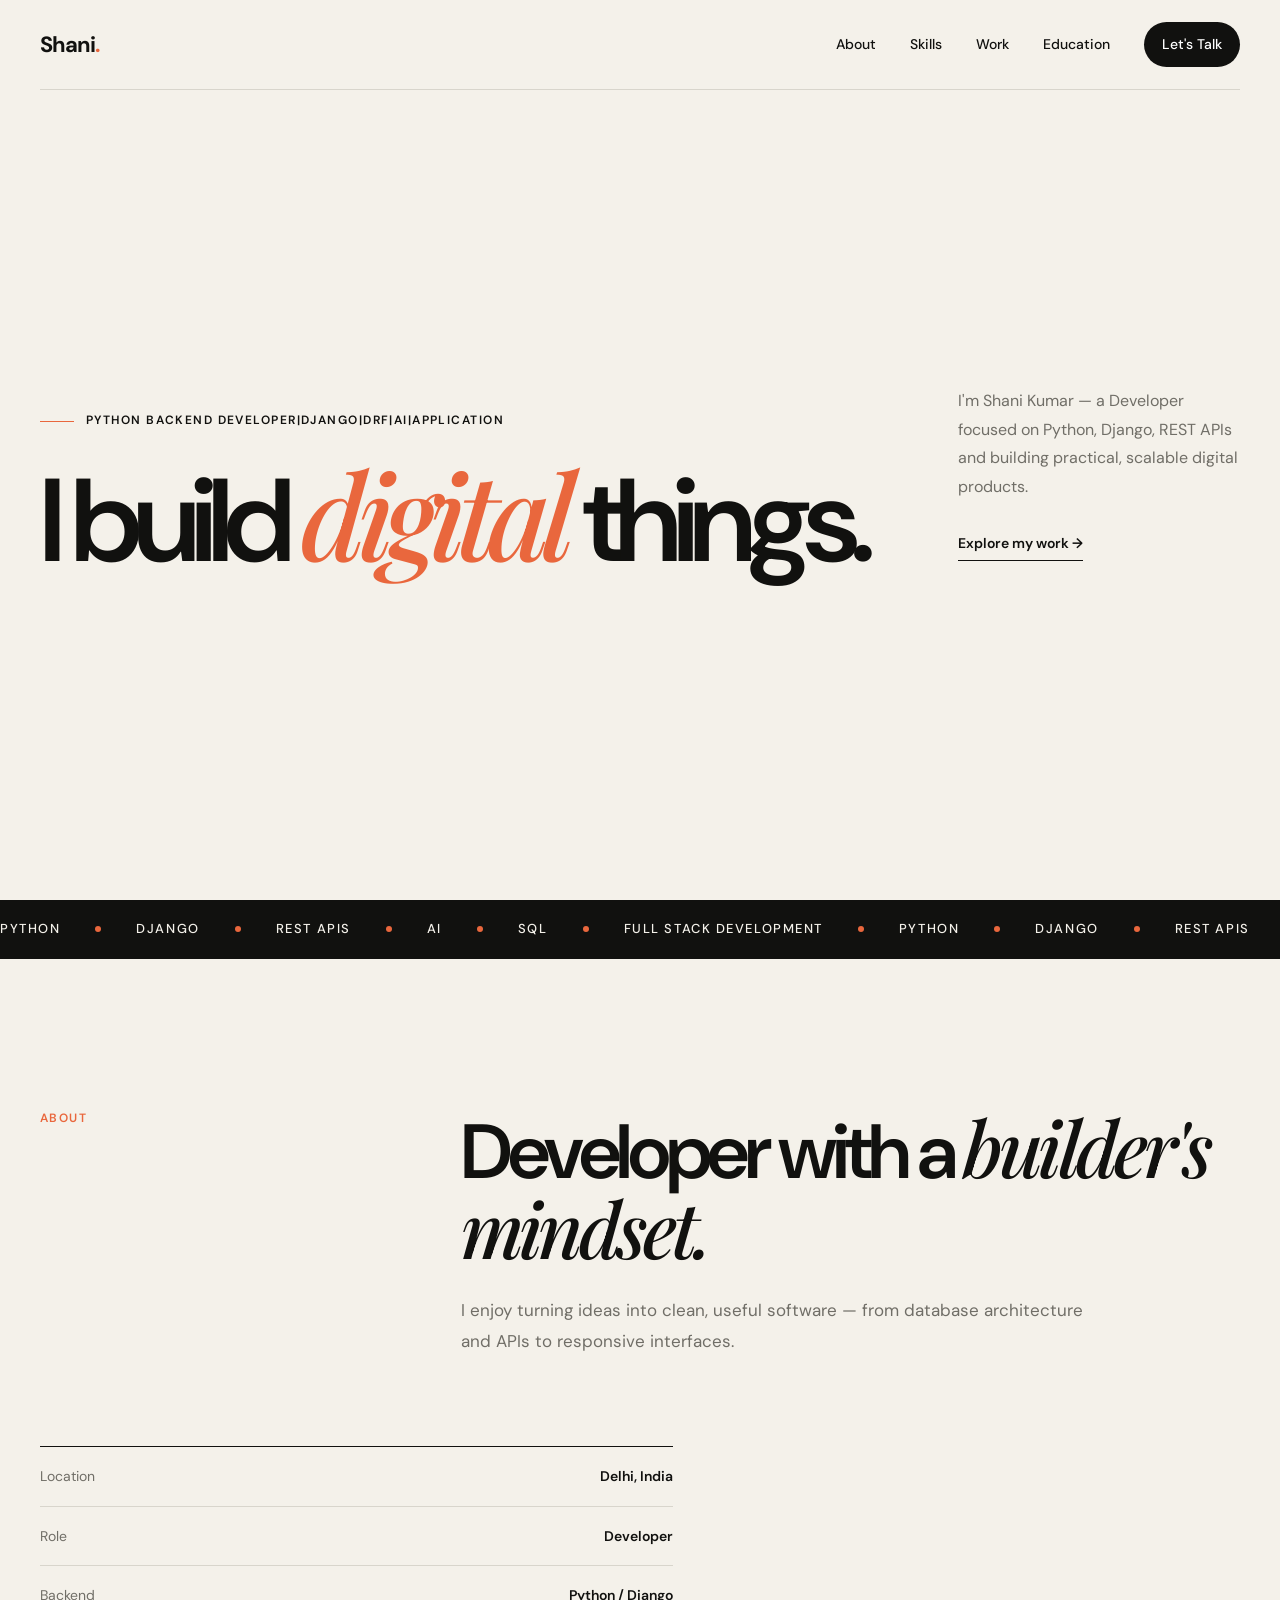
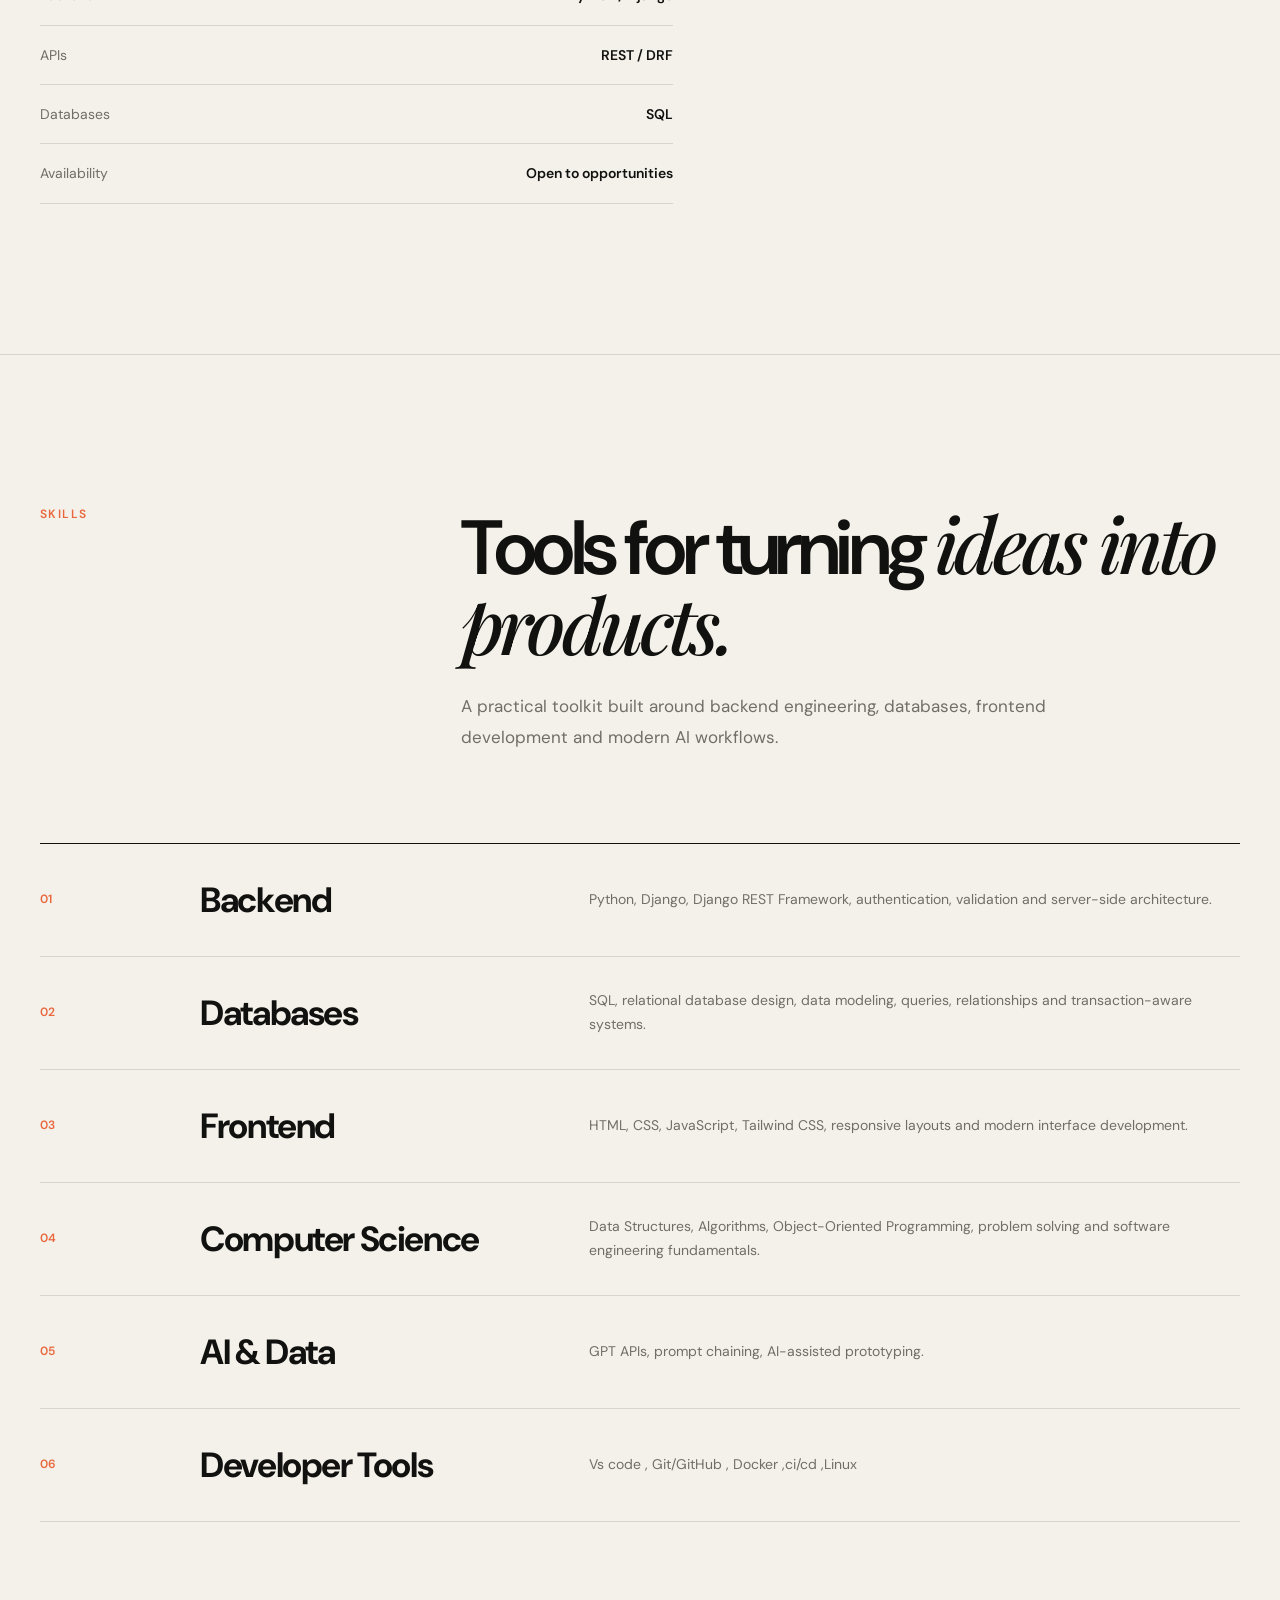
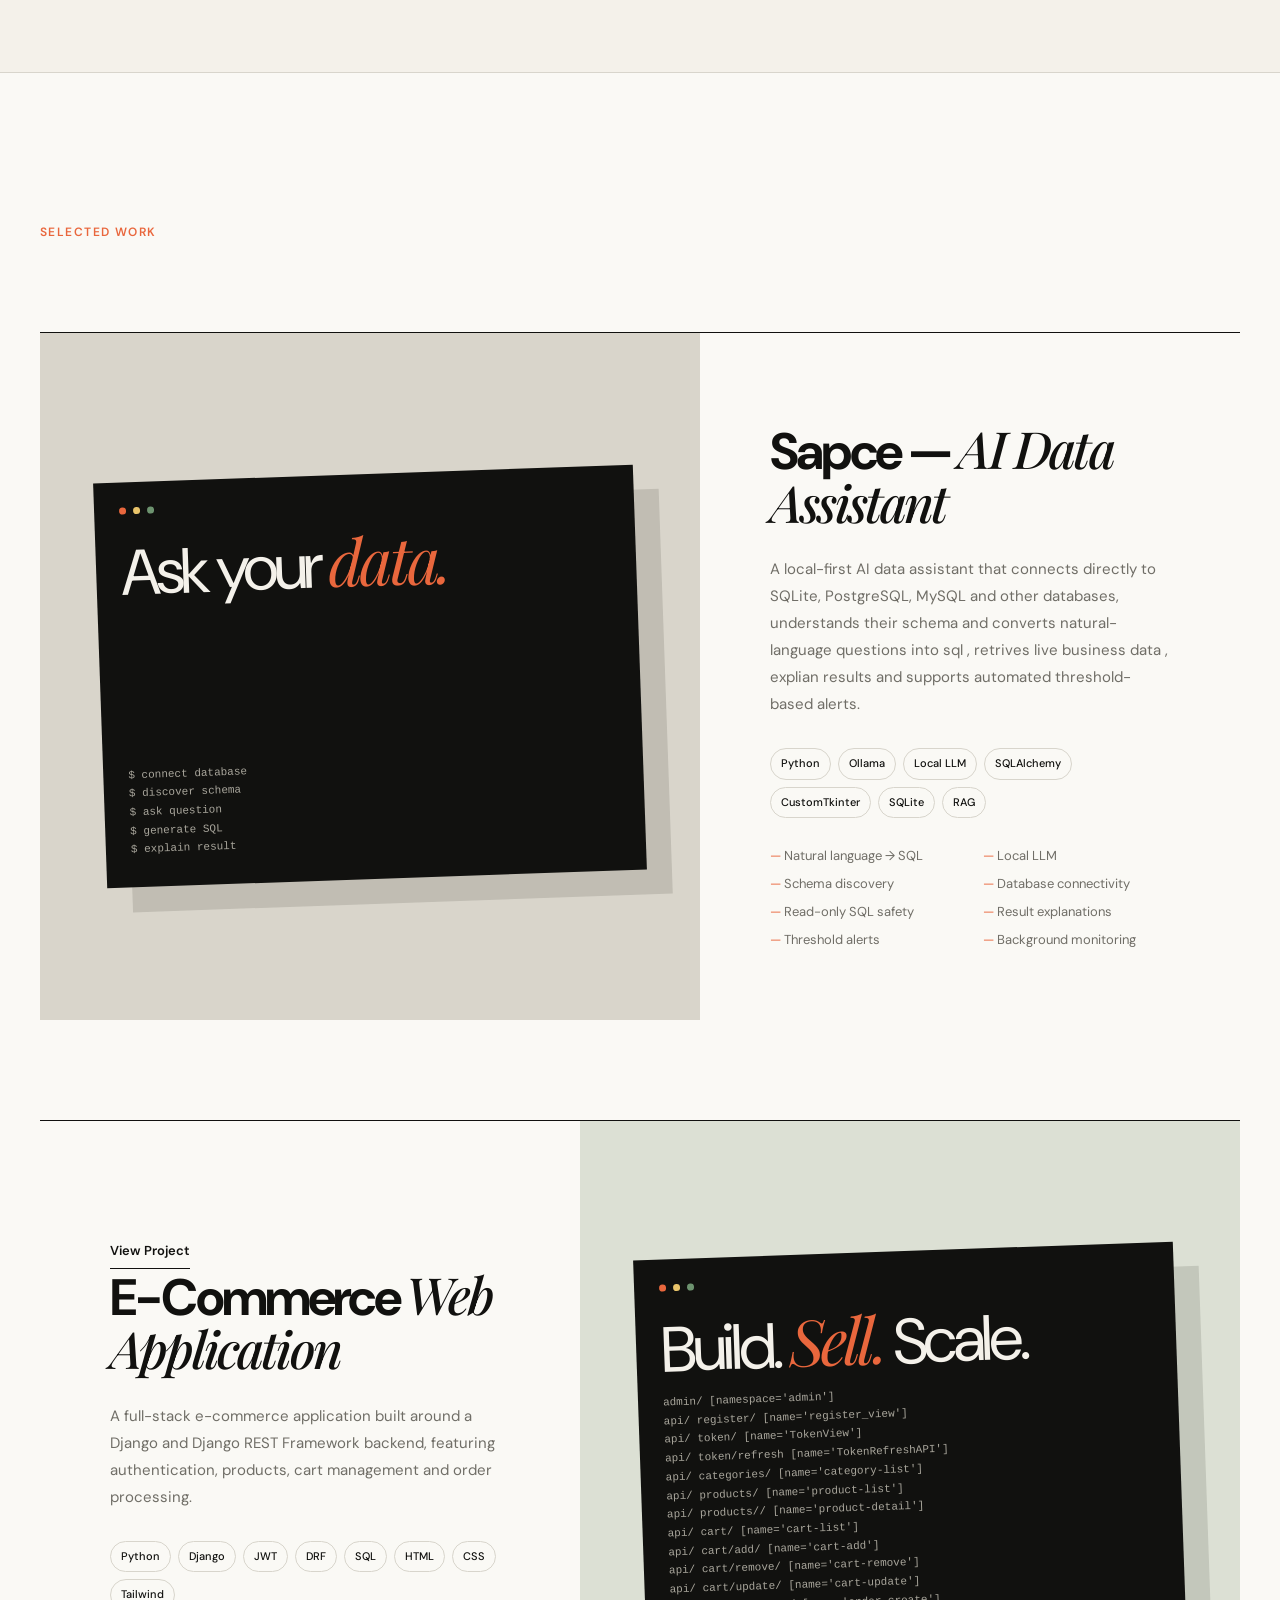
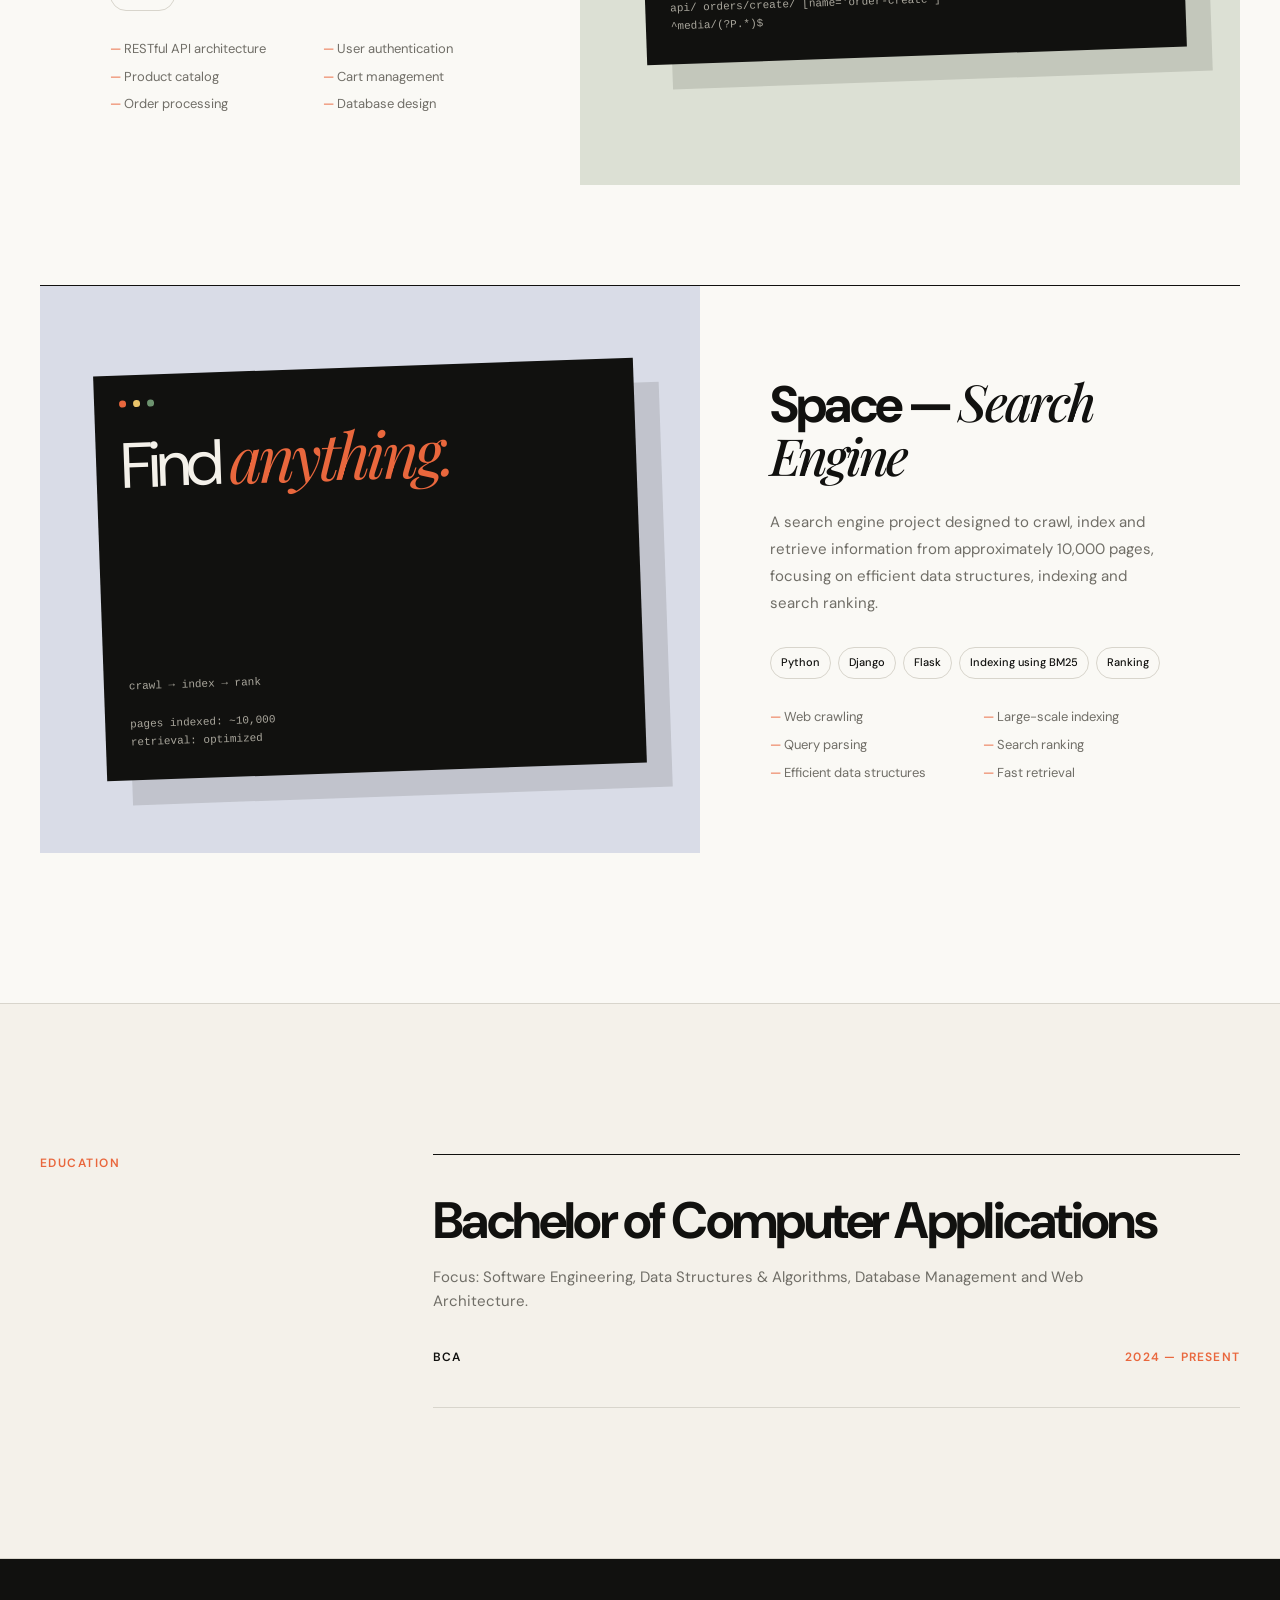
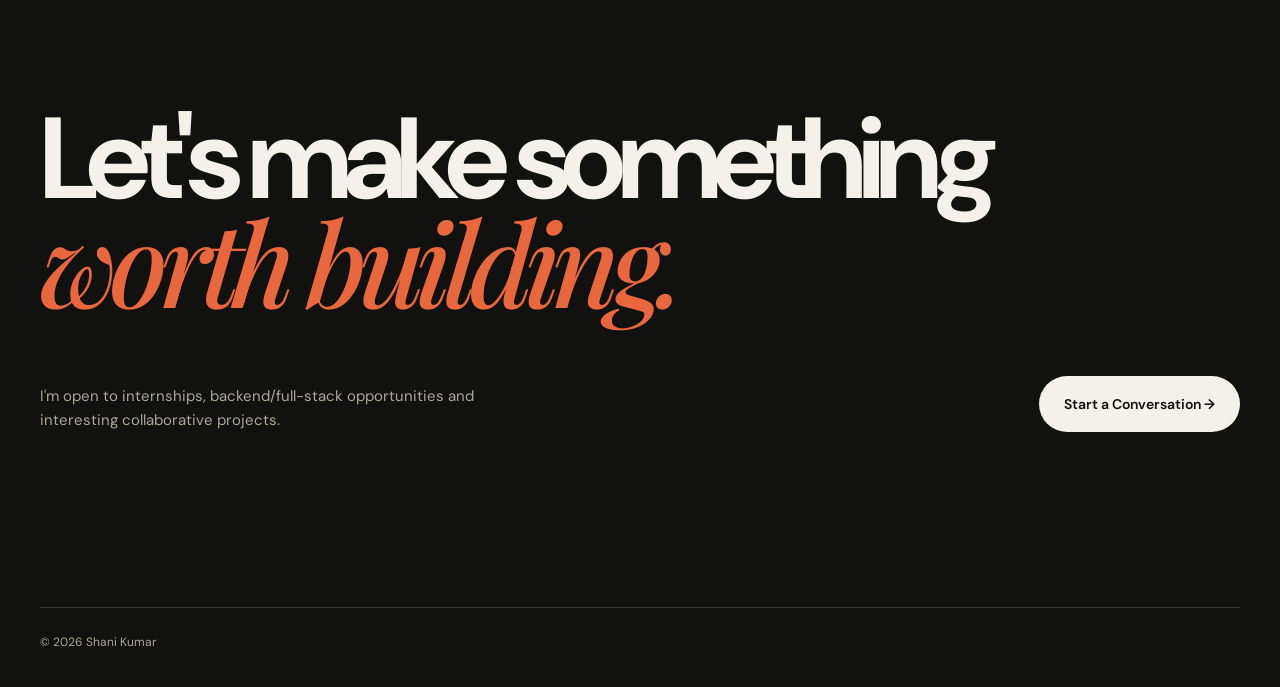
==== index.html @ 3612ef3c "Merge https://github.com/shani-kr-devel/prezentzon" ====
<!DOCTYPE html>
<html lang="en">
<head>
  <meta charset="UTF-8" />
  <meta name="viewport" content="width=device-width, initial-scale=1.0" />

  <title>Shani Kumar -- </title>

  <meta
    name="description"
    content="Portfolio of Shani Kumar, Python Backend Developer specializing in Python, Django, REST APIs and modern web development."
  />

  <style>
    @import url('https://fonts.googleapis.com/css2?family=DM+Sans:wght@400;500;600;700&family=Playfair+Display:ital,wght@0,500;0,600;1,500;1,600&display=swap');

    :root {
      --cream: #f4f1ea;
      --paper: #faf9f5;
      --white: #ffffff;
      --black: #11110f;
      --dark: #252420;
      --muted: #706e67;
      --line: #d8d5cc;

      --orange: #e9673d;
      --yellow: #e9c46a;
      --blue: #6877d8;
      --green: #617b63;

      --max-width: 1280px;
    }

    * {
      margin: 0;
      padding: 0;
      box-sizing: border-box;
    }

    html {
      scroll-behavior: smooth;
    }

    body {
      background: var(--cream);
      color: var(--black);
      font-family: "DM Sans", sans-serif;
      line-height: 1.6;
      overflow-x: hidden;
    }

    ::selection {
      background: var(--black);
      color: var(--cream);
    }

    a {
      color: inherit;
      text-decoration: none;
    }

    img {
      max-width: 100%;
      display: block;
    }

    .container {
      width: min(var(--max-width), calc(100% - 80px));
      margin: auto;
    }

    /* =====================================================
       NAVIGATION
    ===================================================== */

    .navbar {
      position: relative;
      z-index: 100;
      background: var(--cream);
    }

    .nav-inner {
      min-height: 90px;

      display: flex;
      align-items: center;
      justify-content: space-between;

      border-bottom: 1px solid var(--line);
    }

    .logo {
      font-size: 22px;
      font-weight: 700;
      letter-spacing: -0.05em;
    }

    .logo span {
      color: var(--orange);
    }

    .nav-links {
      display: flex;
      align-items: center;
      gap: 34px;

      font-size: 14px;
      font-weight: 500;
    }

    .nav-links a {
      position: relative;
    }

    .nav-links a:not(.nav-contact)::after {
      content: "";

      position: absolute;
      left: 0;
      bottom: -5px;

      width: 0;
      height: 1px;

      background: var(--black);

      transition: width 0.25s ease;
    }

    .nav-links a:hover::after {
      width: 100%;
    }

    .nav-contact {
      padding: 11px 18px;

      color: var(--white);

      background: var(--black);

      border-radius: 100px;

      transition:
        background 0.2s ease,
        transform 0.2s ease;
    }

    .nav-contact:hover {
      background: var(--orange);
      transform: translateY(-2px);
    }

    /* =====================================================
       HERO
    ===================================================== */

    .hero {
      min-height: calc(100vh - 90px);

      display: flex;
      align-items: center;

      padding: 90px 0 120px;

      position: relative;
    }

    .hero-grid {
      display: grid;
      grid-template-columns: 1.5fr 0.5fr;
      gap: 70px;

      align-items: end;
    }

    .hero-label {
      display: flex;
      align-items: center;
      gap: 12px;

      margin-bottom: 30px;

      font-size: 12px;
      font-weight: 600;

      text-transform: uppercase;
      letter-spacing: 0.12em;
    }

    .hero-label::before {
      content: "";

      width: 34px;
      height: 1px;

      background: var(--orange);
    }

    .hero h1 {
      max-width: 950px;

      font-size: clamp(62px, 9.2vw, 145px);
      line-height: 0.88;

      letter-spacing: -0.075em;
      font-weight: 600;
    }

    .hero h1 em {
      font-family: "Playfair Display", serif;
      font-weight: 500;
      color: var(--orange);
    }

    .hero-side {
      padding-bottom: 12px;
    }

    .hero-description {
      max-width: 420px;

      color: var(--muted);

      font-size: 16px;
      line-height: 1.8;

      margin-bottom: 28px;
    }

    .hero-link {
      display: inline-flex;
      align-items: center;
      gap: 12px;

      font-size: 14px;
      font-weight: 600;

      border-bottom: 1px solid var(--black);

      padding-bottom: 6px;

      transition:
        color 0.2s ease,
        gap 0.2s ease;
    }

    .hero-link:hover {
      color: var(--orange);
      gap: 18px;
    }

    /* =====================================================
       MARQUEE
    ===================================================== */

    .marquee {
      overflow: hidden;

      background: var(--black);
      color: var(--cream);

      border-top: 1px solid var(--black);
      border-bottom: 1px solid var(--black);
    }

    .marquee-track {
      width: max-content;

      display: flex;
      align-items: center;
      gap: 35px;

      padding: 18px 0;

      animation: marquee 25s linear infinite;
    }

    .marquee span {
      font-size: 13px;
      font-weight: 500;

      text-transform: uppercase;
      letter-spacing: 0.12em;

      white-space: nowrap;
    }

    .marquee .dot {
      width: 6px;
      height: 6px;

      border-radius: 50%;

      background: var(--orange);
    }

    @keyframes marquee {
      from {
        transform: translateX(0);
      }

      to {
        transform: translateX(-50%);
      }
    }

    /* =====================================================
       GENERAL SECTIONS
    ===================================================== */

    section {
      padding: 150px 0;

      border-bottom: 1px solid var(--line);
    }

    .section-intro {
      display: grid;
      grid-template-columns: 0.45fr 1fr;

      gap: 70px;

      margin-bottom: 90px;
    }

    .section-number {
      color: var(--orange);

      font-size: 12px;
      font-weight: 600;

      letter-spacing: 0.12em;
      text-transform: uppercase;
    }

    .section-title {
      max-width: 900px;

      font-size: clamp(42px, 6vw, 78px);
      line-height: 0.98;

      letter-spacing: -0.06em;
      font-weight: 600;
    }

    .section-title em {
      font-family: "Playfair Display", serif;
      font-weight: 500;
    }

    .section-description {
      max-width: 650px;

      color: var(--muted);

      font-size: 17px;
      line-height: 1.8;

      margin-top: 24px;
    }

    /* =====================================================
       ABOUT
    ===================================================== */

    .about-layout {
      display: grid;

      grid-template-columns: 1.15fr 0.85fr;

      gap: 100px;

      align-items: start;
    }

    .about-copy {
      font-size: clamp(23px, 2.5vw, 35px);
      line-height: 1.3;

      letter-spacing: -0.035em;
    }

    .about-copy p + p {
      margin-top: 30px;
    }

    .about-copy .accent {
      color: var(--orange);
    }

    .about-details {
      border-top: 1px solid var(--black);
    }

    .detail {
      display: flex;
      justify-content: space-between;
      gap: 30px;

      padding: 18px 0;

      border-bottom: 1px solid var(--line);

      font-size: 14px;
    }

    .detail span:first-child {
      color: var(--muted);
    }

    .detail span:last-child {
      font-weight: 600;
      text-align: right;
    }

    /* =====================================================
       SKILLS
    ===================================================== */

    .skills-list {
      border-top: 1px solid var(--black);
    }

    .skill-row {
      display: grid;
      grid-template-columns: 0.2fr 0.55fr 1fr;

      gap: 30px;

      align-items: center;

      padding: 28px 0;

      border-bottom: 1px solid var(--line);

      transition:
        padding 0.25s ease,
        background 0.25s ease;
    }

    .skill-row:hover {
      padding-left: 18px;
      padding-right: 18px;

      background: var(--paper);
    }

    .skill-index {
      color: var(--orange);

      font-size: 12px;
      font-weight: 600;
    }

    .skill-row h3 {
      font-size: clamp(22px, 3vw, 35px);

      letter-spacing: -0.04em;
    }

    .skill-row p {
      color: var(--muted);

      font-size: 14px;
      line-height: 1.7;
    }

    /* =====================================================
       PROJECTS
    ===================================================== */

    #projects {
      background: var(--paper);
    }

    .projects {
      display: grid;
      gap: 100px;
    }

    .project {
      display: grid;

      grid-template-columns: 1.1fr 0.9fr;

      min-height: 520px;

      border-top: 1px solid var(--black);
    }

    .project:nth-child(even) {
      grid-template-columns: 0.9fr 1.1fr;
    }

    .project:nth-child(even) .project-visual {
      order: 2;
    }

    .project:nth-child(even) .project-content {
      order: 1;
    }

    .project-visual {
      min-height: 520px;

      display: flex;
      align-items: center;
      justify-content: center;

      padding: 45px;

      overflow: hidden;
    }

    .visual-one {
      background: #d9d5cb;
    }

    .visual-two {
      background: #dce0d4;
    }

    .visual-three {
      background: #d9dce7;
    }

    .visual-four {
      background: #e7d7ca;
    }

    .visual-window {
      width: 100%;
      max-width: 540px;

      aspect-ratio: 4 / 3;

      padding: 25px;

      background: var(--black);

      box-shadow: 25px 25px 0 rgba(17,17,15,0.12);

      transform: rotate(-2deg);

      transition:
        transform 0.5s ease,
        box-shadow 0.5s ease;
    }

    .project:hover .visual-window {
      transform: rotate(0deg) scale(1.025);

      box-shadow: 15px 15px 0 rgba(17,17,15,0.15);
    }

    .visual-window::before {
      content: "";

      display: block;

      width: 7px;
      height: 7px;

      border-radius: 50%;

      background: var(--orange);

      box-shadow:
        14px 0 var(--yellow),
        28px 0 #6d936f;

      margin-bottom: 25px;
    }

    .visual-content {
      height: calc(100% - 35px);

      display: flex;
      flex-direction: column;
      justify-content: space-between;

      color: var(--cream);
    }

    .visual-big {
      font-size: clamp(40px, 5vw, 65px);

      line-height: 0.9;

      letter-spacing: -0.06em;
    }

    .visual-big em {
      font-family: "Playfair Display", serif;
      color: var(--orange);
    }

    .visual-code {
      color: #a9a69c;

      font-family: monospace;
      font-size: 11px;
      line-height: 1.7;
    }

    .project-content {
      display: flex;
      flex-direction: column;
      justify-content: center;

      padding: 70px;
    }

    .project-number {
      color: var(--orange);

      font-size: 11px;
      font-weight: 600;

      letter-spacing: 0.13em;
      text-transform: uppercase;

      margin-bottom: 20px;
    }

    .project-content h3 {
      max-width: 600px;

      font-size: clamp(35px, 4vw, 60px);

      line-height: 0.98;

      letter-spacing: -0.055em;

      margin-bottom: 25px;
    }

    .project-content h3 em {
      font-family: "Playfair Display", serif;
      font-weight: 500;
    }

    .project-description {
      max-width: 570px;

      color: var(--muted);

      font-size: 15px;

      line-height: 1.8;

      margin-bottom: 30px;
    }

    .tech-stack {
      display: flex;
      flex-wrap: wrap;
      gap: 7px;

      margin-bottom: 28px;
    }

    .tech {
      padding: 6px 10px;

      border: 1px solid var(--line);
      border-radius: 100px;

      font-size: 11px;
      font-weight: 500;
    }

    .project-features {
      display: grid;

      grid-template-columns: 1fr 1fr;

      gap: 7px 25px;

      list-style: none;

      color: var(--muted);

      font-size: 13px;
    }

    .project-features li::before {
      content: "— ";

      color: var(--orange);
    }

    .project-link {
      display: inline-flex;
      align-items: center;

      width: fit-content;

      margin-top: 30px;

      padding-bottom: 6px;

      border-bottom: 1px solid var(--black);

      font-size: 13px;
      font-weight: 600;

      transition:
        color 0.2s ease,
        border-color 0.2s ease;
    }

    .project-link:hover {
      color: var(--orange);

      border-color: var(--orange);
    }

    /* =====================================================
       EDUCATION
    ===================================================== */

    .education-layout {
      display: grid;

      grid-template-columns: 0.4fr 1fr;

      gap: 70px;
    }

    .education-card {
      padding: 40px 0;

      border-top: 1px solid var(--black);
      border-bottom: 1px solid var(--line);
    }

    .education-card h3 {
      font-size: clamp(30px, 4vw, 52px);

      letter-spacing: -0.05em;
      line-height: 1;

      margin-bottom: 18px;
    }

    .education-card p {
      max-width: 650px;

      color: var(--muted);

      font-size: 15px;
    }

    .education-meta {
      display: flex;
      justify-content: space-between;

      margin-top: 35px;

      font-size: 12px;
      font-weight: 600;

      text-transform: uppercase;
      letter-spacing: 0.1em;
    }

    .education-meta span:last-child {
      color: var(--orange);
    }

    /* =====================================================
       CONTACT
    ===================================================== */

    .contact {
      background: var(--black);

      color: var(--cream);

      border-bottom: none;
    }

    .contact .section-number {
      color: var(--orange);
    }

    .contact-title {
      max-width: 1000px;

      font-size: clamp(55px, 9vw, 125px);

      line-height: 0.88;

      letter-spacing: -0.075em;

      margin-bottom: 55px;
    }

    .contact-title em {
      font-family: "Playfair Display", serif;

      color: var(--orange);

      font-weight: 500;
    }

    .contact-bottom {
      display: flex;

      align-items: flex-end;
      justify-content: space-between;

      gap: 50px;
    }

    .contact-description {
      max-width: 450px;

      color: #aaa79d;

      font-size: 15px;
    }

    .contact-button {
      display: inline-flex;

      align-items: center;
      justify-content: center;

      padding: 17px 25px;

      color: var(--black);

      background: var(--cream);

      border-radius: 100px;

      font-size: 14px;
      font-weight: 600;

      transition:
        background 0.2s ease,
        color 0.2s ease,
        transform 0.2s ease;
    }

    .contact-button:hover {
      background: var(--orange);
      color: white;

      transform: translateY(-3px);
    }

    /* =====================================================
       FOOTER
    ===================================================== */

    footer {
      background: var(--black);

      color: #aaa79d;

      padding: 25px 0 35px;
    }

    .footer-inner {
      display: flex;

      align-items: center;
      justify-content: space-between;

      padding-top: 25px;

      border-top: 1px solid #383733;
    }

    .footer-copy {
      font-size: 12px;
    }

    .socials {
      display: flex;
      gap: 25px;

      font-size: 12px;
    }

    .socials a {
      transition: color 0.2s ease;
    }

    .socials a:hover {
      color: var(--cream);
    }

    /* =====================================================
       RESPONSIVE
    ===================================================== */

    @media (max-width: 900px) {

      .container {
        width: min(var(--max-width), calc(100% - 40px));
      }

      .nav-inner {
        min-height: 75px;
      }

      .nav-links {
        gap: 15px;
      }

      .nav-links a:not(.nav-contact) {
        display: none;
      }

      .hero-grid {
        grid-template-columns: 1fr;

        gap: 45px;
      }

      .hero {
        min-height: auto;
      }

      .section-intro,
      .education-layout {
        grid-template-columns: 1fr;

        gap: 30px;
      }

      .about-layout {
        grid-template-columns: 1fr;

        gap: 60px;
      }

      .skill-row {
        grid-template-columns: 0.15fr 0.6fr 1fr;
      }

      .project,
      .project:nth-child(even) {
        grid-template-columns: 1fr;
      }

      .project:nth-child(even) .project-visual,
      .project:nth-child(even) .project-content {
        order: initial;
      }

      .project-visual {
        min-height: 420px;
      }

      .project-content {
        padding: 55px 35px;
      }

      .contact-bottom {
        align-items: flex-start;

        flex-direction: column;
      }
    }

    @media (max-width: 600px) {

      .container {
        width: calc(100% - 28px);
      }

      section {
        padding: 90px 0;
      }

      .hero {
        padding: 75px 0 90px;
      }

      .hero h1 {
        font-size: clamp(55px, 17vw, 90px);
      }

      .section-intro {
        margin-bottom: 55px;
      }

      .section-title {
        font-size: 46px;
      }

      .about-copy {
        font-size: 24px;
      }

      .skill-row {
        grid-template-columns: 35px 1fr;
        gap: 10px;
      }

      .skill-row p {
        grid-column: 2;
      }

      .project-visual {
        min-height: 330px;

        padding: 25px;
      }

      .project-content {
        padding: 45px 25px;
      }

      .project-features {
        grid-template-columns: 1fr;
      }

      .education-meta {
        align-items: flex-start;

        flex-direction: column;

        gap: 10px;
      }

      .contact-title {
        font-size: 64px;
      }

      .footer-inner {
        align-items: flex-start;

        flex-direction: column;

        gap: 20px;
      }
    }

    /* =====================================================
       ACCESSIBILITY
    ===================================================== */

    a:focus-visible {
      outline: 2px solid var(--orange);
      outline-offset: 5px;
    }

    @media (prefers-reduced-motion: reduce) {
      html {
        scroll-behavior: auto;
      }

      *,
      *::before {
        animation: none !important;
        transition: none !important;
      }
    }
  </style>
</head>

<body>

  <!-- =====================================================
       NAVIGATION
  ===================================================== -->

  <nav class="navbar">
    <div class="container nav-inner">

      <a href="#" class="logo">
        Shani<span>.</span>
      </a>

      <div class="nav-links">
        <a href="#about">About</a>
        <a href="#skills">Skills</a>
        <a href="#projects">Work</a>
        <a href="#education">Education</a>

        <a
          href="mailto:shanikumar14252@gmail.com"
          class="nav-contact"
        >
          Let's Talk
        </a>
      </div>

    </div>
  </nav>


  <main>

    <!-- =====================================================
         HERO
    ===================================================== -->

    <header class="hero">
      <div class="container">

        <div class="hero-grid">

          <div>

            <div class="hero-label">
              Python Backend Developer|Django|DRF|AI|Application
            </div>

            <h1>
              I build
              <em>digital</em>
              things.
            </h1>

          </div>

          <div class="hero-side">

            <p class="hero-description">
              I'm Shani Kumar — a Developer focused on
              Python, Django, REST APIs and building practical,
              scalable digital products.
            </p>

            <a href="#projects" class="hero-link">
              Explore my work →
            </a>

          </div>

        </div>

      </div>
    </header>


    <!-- =====================================================
         MARQUEE
    ===================================================== -->

    <div class="marquee">

      <div class="marquee-track">

        <span>Python</span>
        <span class="dot"></span>

        <span>Django</span>
        <span class="dot"></span>

        <span>REST APIs</span>
        <span class="dot"></span>

        <span>AI</span>
        <span class="dot"></span>

        <span>SQL</span>
        <span class="dot"></span>

        <span>Full Stack Development</span>
        <span class="dot"></span>

        <span>Python</span>
        <span class="dot"></span>

        <span>Django</span>
        <span class="dot"></span>

        <span>REST APIs</span>
        <span class="dot"></span>

        <span>AI</span>
        <span class="dot"></span>

        <span>SQL</span>
        <span class="dot"></span>

        <span>Full Stack Development</span>

      </div>

    </div>


    <!-- =====================================================
         ABOUT
    ===================================================== -->

    <section id="about">

      <div class="container">

        <div class="section-intro">

          <div class="section-number">
          About
          </div>

          <div>

            <h2 class="section-title">
              Developer with a
              <em>builder's mindset.</em>
            </h2>

            <p class="section-description">
              I enjoy turning ideas into clean, useful software —
              from database architecture and APIs to responsive
              interfaces.
            </p>

          </div>

        </div>


        <div class="about-layout">


          <div class="about-details">

            <div class="detail">
              <span>Location</span>
              <span>Delhi, India</span>
            </div>

            <div class="detail">
              <span>Role</span>
              <span>Developer</span>
            </div>

            <div class="detail">
              <span>Backend</span>
              <span>Python / Django</span>
            </div>

            <div class="detail">
              <span>APIs</span>
              <span>REST / DRF</span>
            </div>

            <div class="detail">
              <span>Databases</span>
              <span>SQL</span>
            </div>

            <div class="detail">
              <span>Availability</span>
              <span>Open to opportunities</span>
            </div>

          </div>

        </div>

      </div>

    </section>


    <!-- =====================================================
         SKILLS
    ===================================================== -->

    <section id="skills">

      <div class="container">

        <div class="section-intro">

          <div class="section-number">
          Skills
          </div>

          <div>

            <h2 class="section-title">
              Tools for turning
              <em>ideas into products.</em>
            </h2>

            <p class="section-description">
              A practical toolkit built around backend engineering,
              databases, frontend development and modern AI workflows.
            </p>

          </div>

        </div>


        <div class="skills-list">

          <div class="skill-row">

            <div class="skill-index">01</div>

            <h3>Backend</h3>

            <p>
              Python, Django, Django REST Framework,
              authentication, validation and server-side architecture.
            </p>

          </div>


          <div class="skill-row">

            <div class="skill-index">02</div>

            <h3>Databases</h3>

            <p>
              SQL, relational database design, data modeling,
              queries, relationships and transaction-aware systems.
            </p>

          </div>


          <div class="skill-row">

            <div class="skill-index">03</div>

            <h3>Frontend</h3>

            <p>
              HTML, CSS, JavaScript, Tailwind CSS, responsive layouts
              and modern interface development.
            </p>

          </div>


          <div class="skill-row">

            <div class="skill-index">04</div>

            <h3>Computer Science</h3>

            <p>
              Data Structures, Algorithms, Object-Oriented Programming,
              problem solving and software engineering fundamentals.
            </p>

          </div>


          <div class="skill-row">

            <div class="skill-index">05</div>

            <h3>AI & Data</h3>

            <p>
              GPT APIs, prompt chaining, AI-assisted prototyping.
            </p>

          </div>


          <div class="skill-row">

            <div class="skill-index">06</div>

            <h3>Developer Tools</h3>

            <p>
              Vs code , Git/GitHub , Docker ,ci/cd ,Linux
            </p>

          </div>

        </div>

      </div>

    </section>


    <!-- =====================================================
         PROJECTS
    ===================================================== -->

    <section id="projects">

      <div class="container">

        <div class="section-intro">

          <div class="section-number">
          Selected Work
          </div>

          <div>

 

          </div>

        </div>


        <div class="projects">


          <!-- PROJECT 01 -->

          <article class="project">

            <div class="project-visual visual-one">

              <div class="visual-window">

                <div class="visual-content">

                  <div class="visual-big">
                    Ask your
                    <em>data.</em>
                  </div>

                  <div class="visual-code">
                    $ connect database<br />
                    $ discover schema<br />
                    $ ask question<br />
                    $ generate SQL<br />
                    $ explain result
                  </div>

                </div>

              </div>

            </div>


            <div class="project-content">

              <div class="project-number">
              
              </div>

              <h3>
                Sapce —
                <em>AI Data Assistant</em>
              </h3>

              <p class="project-description">
                A local-first AI data assistant that connects directly
                to SQLite, PostgreSQL, MySQL and other databases, 
                understands their schema and converts natural-language questions into sql ,
                retrives live business data , explian results and supports automated threshold-based alerts.
              </p>

              <div class="tech-stack">

                <span class="tech">Python</span>
                <span class="tech">Ollama</span>
                <span class="tech">Local LLM</span>
                <span class="tech">SQLAlchemy</span>
                <span class="tech">CustomTkinter</span>
                <span class="tech">SQLite</span>
                <span class="tech">RAG</span>

              </div>

              <ul class="project-features">

                <li>Natural language → SQL</li>
                <li>Local LLM</li>
                <li>Schema discovery</li>
                <li>Database connectivity</li>
                <li>Read-only SQL safety</li>
                <li>Result explanations</li>
                <li>Threshold alerts</li>
                <li>Background monitoring</li>

              </ul>

            </div>

          </article>


          <!-- PROJECT 02 -->

          <article class="project">

            <div class="project-visual visual-two">

              <div class="visual-window">

                <div class="visual-content">

                  <div class="visual-big">
                    Build.
                    <em>Sell.</em>
                    Scale.
                  </div>

                  <div class="visual-code">
admin/ [namespace='admin']<br>
api/ register/ [name='register_view']<br>
api/ token/ [name='TokenView']<br>
api/ token/refresh [name='TokenRefreshAPI']<br>
api/ categories/ [name='category-list']<br>
api/ products/ [name='product-list']<br>
api/ products/<int:pk>/ [name='product-detail']<br>
api/ cart/ [name='cart-list']<br>
api/ cart/add/ [name='cart-add']<br>
api/ cart/remove/ [name='cart-remove']<br>
api/ cart/update/ [name='cart-update']<br>
api/ orders/create/ [name='order-create']<br>
^media/(?P<path>.*)$
                  </div>

                </div>

              </div>

            </div>


            <div class="project-content">

              <div class="project-number">
              
              </div>

              <a href="e-com/sapce-ecom.html" target="_blank" class="project-link">View Project</a>
              

             <h3>
                E-Commerce
                <em>Web Application</em>
              </h3>

              <p class="project-description">
                A full-stack e-commerce application built around a
                Django and Django REST Framework backend, featuring
                authentication, products, cart management and order
                processing.
              </p>

              <div class="tech-stack">

                <span class="tech">Python</span>
                <span class="tech">Django</span>
                <span class="tech">JWT</span>
                <span class="tech">DRF</span>
                <span class="tech">SQL</span>
                <span class="tech">HTML</span>
                <span class="tech">CSS</span>
                <span class="tech">Tailwind</span>

              </div>

              <ul class="project-features">

                <li>RESTful API architecture</li>
                <li>User authentication</li>
                <li>Product catalog</li>
                <li>Cart management</li>
                <li>Order processing</li>
                <li>Database design</li>

              </ul>

            </div>

          </article>


          <!-- PROJECT 03 -->

          <article class="project">

            <div class="project-visual visual-three">

              <div class="visual-window">

                <div class="visual-content">

                  <div class="visual-big">
                    Find
                    <em>anything.</em>
                  </div>

                  <div class="visual-code">
                    crawl → index → rank<br /><br />
                    pages indexed: ~10,000<br />
                    retrieval: optimized
                  </div>

                </div>

              </div>

            </div>


            <div class="project-content">

              <div class="project-number">
              
              </div>

              <h3>
                Space —
                <em>Search Engine</em>
              </h3>

              <p class="project-description">
                A search engine project designed to crawl, index and
                retrieve information from approximately 10,000 pages,
                focusing on efficient data structures, indexing and
                search ranking.
              </p>

              <div class="tech-stack">

                <span class="tech">Python</span>
                <span class="tech">Django</span>
                <span class="tech">Flask</span>
                <span class="tech">Indexing using BM25 </span>
                <span class="tech">Ranking</span>

              </div>

              <ul class="project-features">

                <li>Web crawling</li>
                <li>Large-scale indexing</li>
                <li>Query parsing</li>
                <li>Search ranking</li>
                <li>Efficient data structures</li>
                <li>Fast retrieval</li>

              </ul>

            </div>

          </article>


        </div>

      </div>

    </section>


    <!-- =====================================================
         EDUCATION
    ===================================================== -->

    <section id="education">

      <div class="container">

        <div class="education-layout">

          <div class="section-number">
           Education
          </div>

          <div class="education-card">

            <h3>
              Bachelor of
              Computer Applications
            </h3>

            <p>
              Focus: Software Engineering, Data Structures &
              Algorithms, Database Management and Web Architecture.
            </p>

            <div class="education-meta">

              <span>
                BCA
              </span>

              <span>
                2024 — Present
              </span>

            </div>

          </div>

        </div>

      </div>

    </section>


    <!-- =====================================================
         CONTACT
    ===================================================== -->

    <section class="contact">

      <div class="container">


        <h2 class="contact-title">
          Let's make
          something
          <em>worth building.</em>
        </h2>

        <div class="contact-bottom">

          <p class="contact-description">
            I'm open to internships, backend/full-stack opportunities
            and interesting collaborative projects.
          </p>

          <a
            href="mailto:shanikumar14252@gmail.com"
            class="contact-button"
          >
            Start a Conversation →
          </a>

        </div>

      </div>

    </section>

  </main>


  <!-- =====================================================
       FOOTER
  ===================================================== -->

  <footer>

    <div class="container footer-inner">

      <div class="footer-copy">
        © 2026 Shani Kumar
      </div>

      <div class="socials">

        <a
          href="https://www.linkedin.com/in/shani-kumar-335293365"
          target="
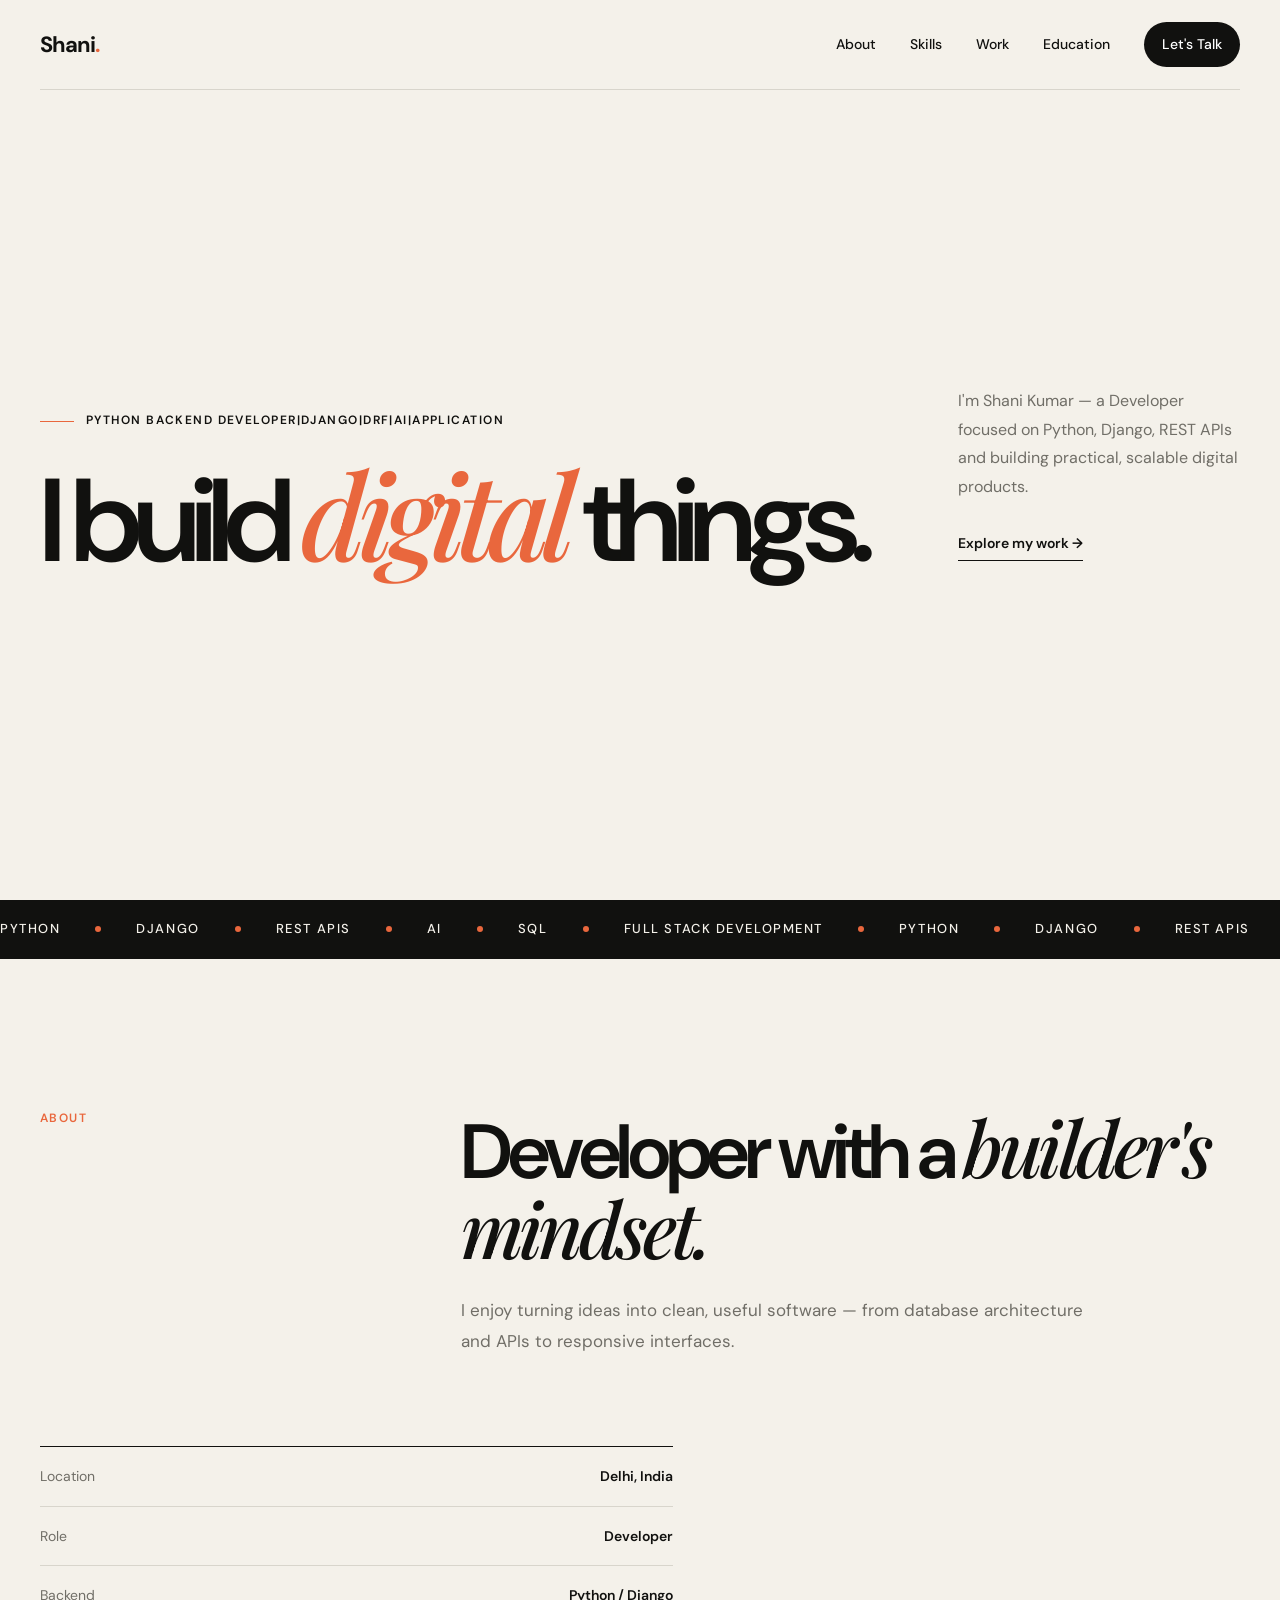
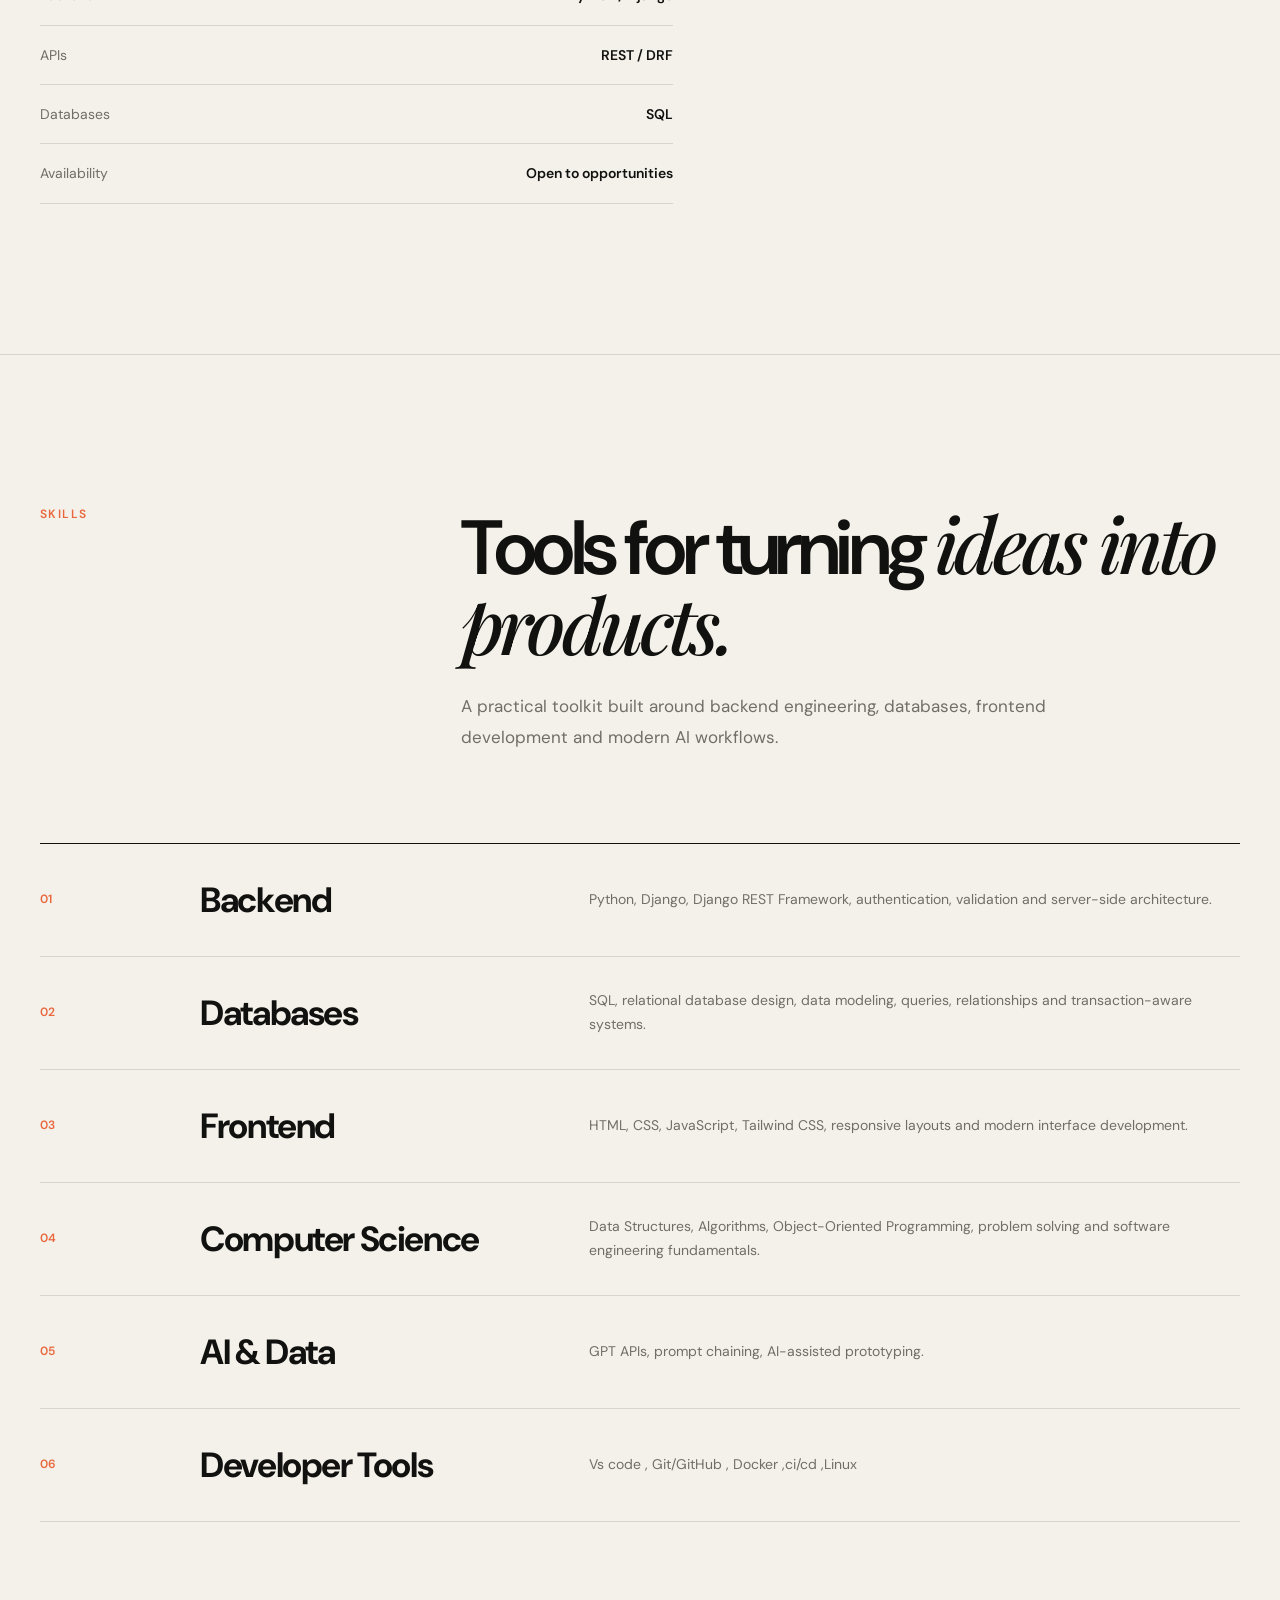
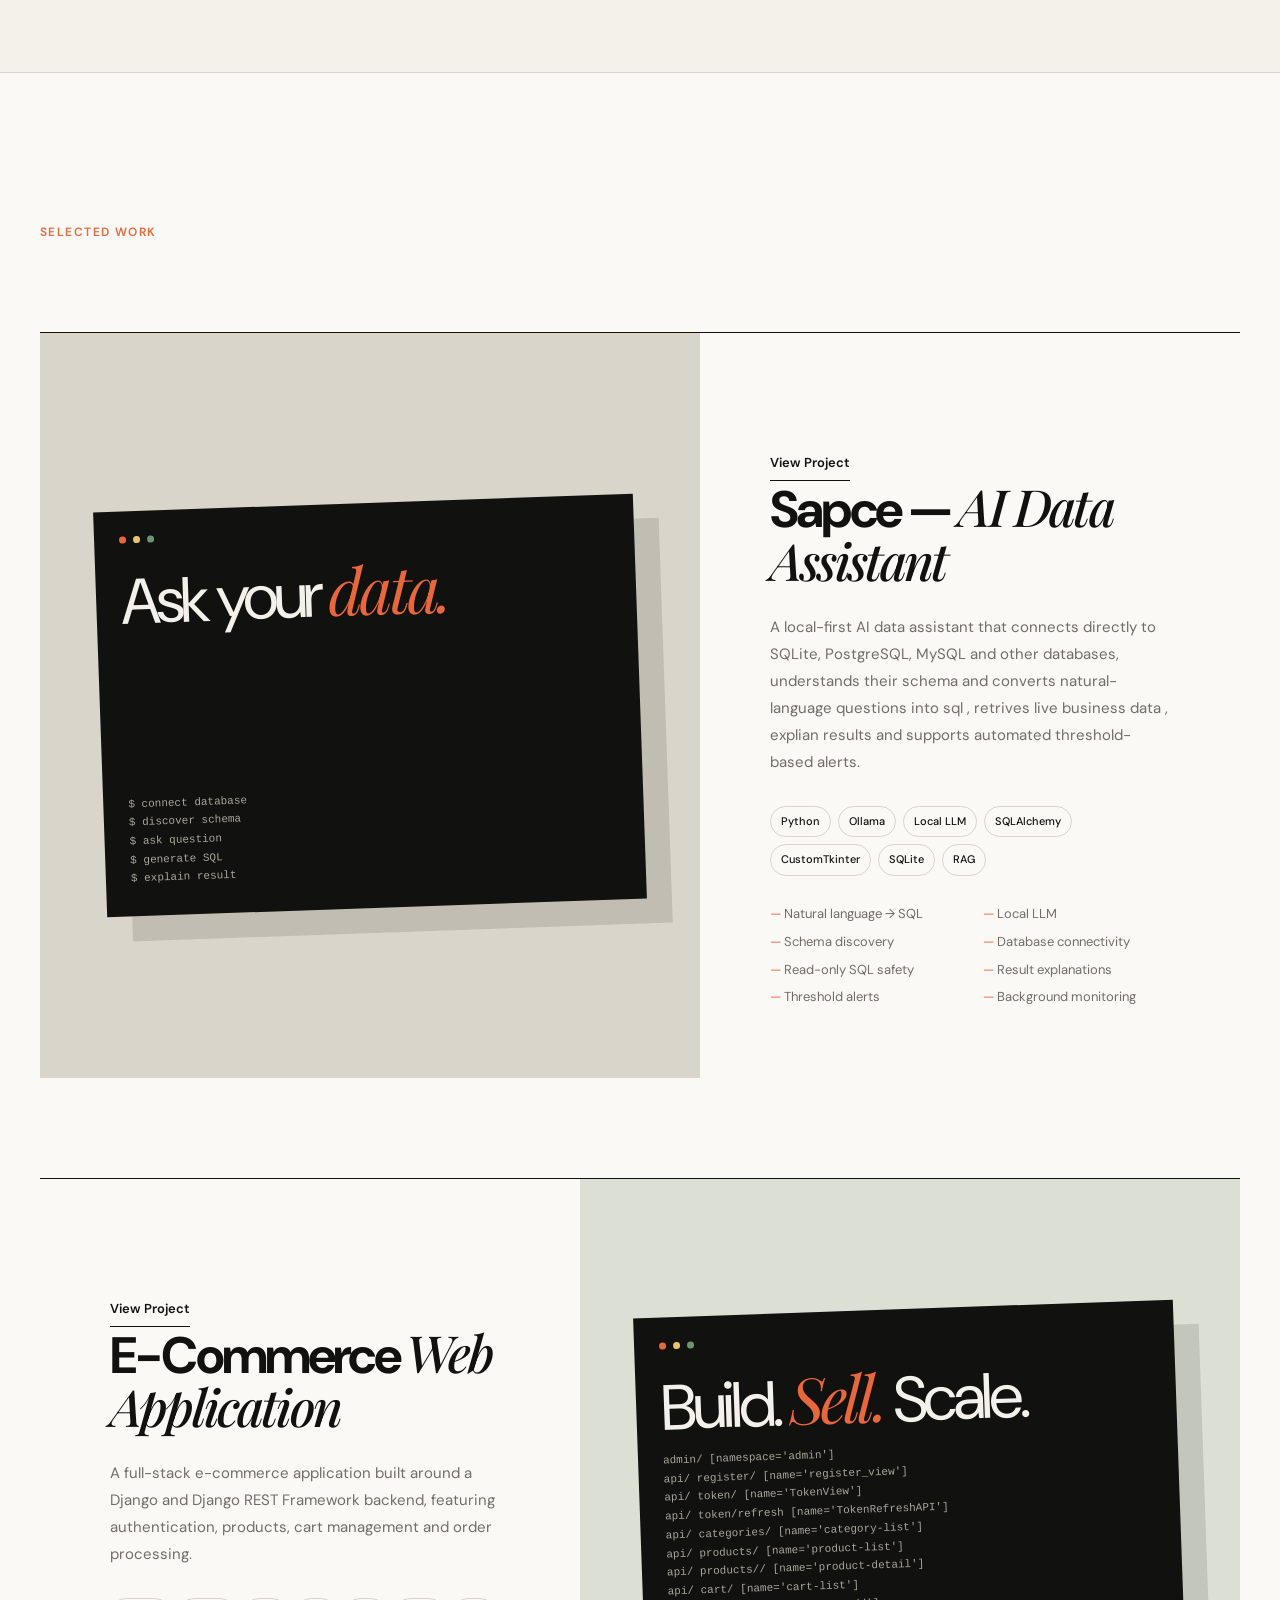
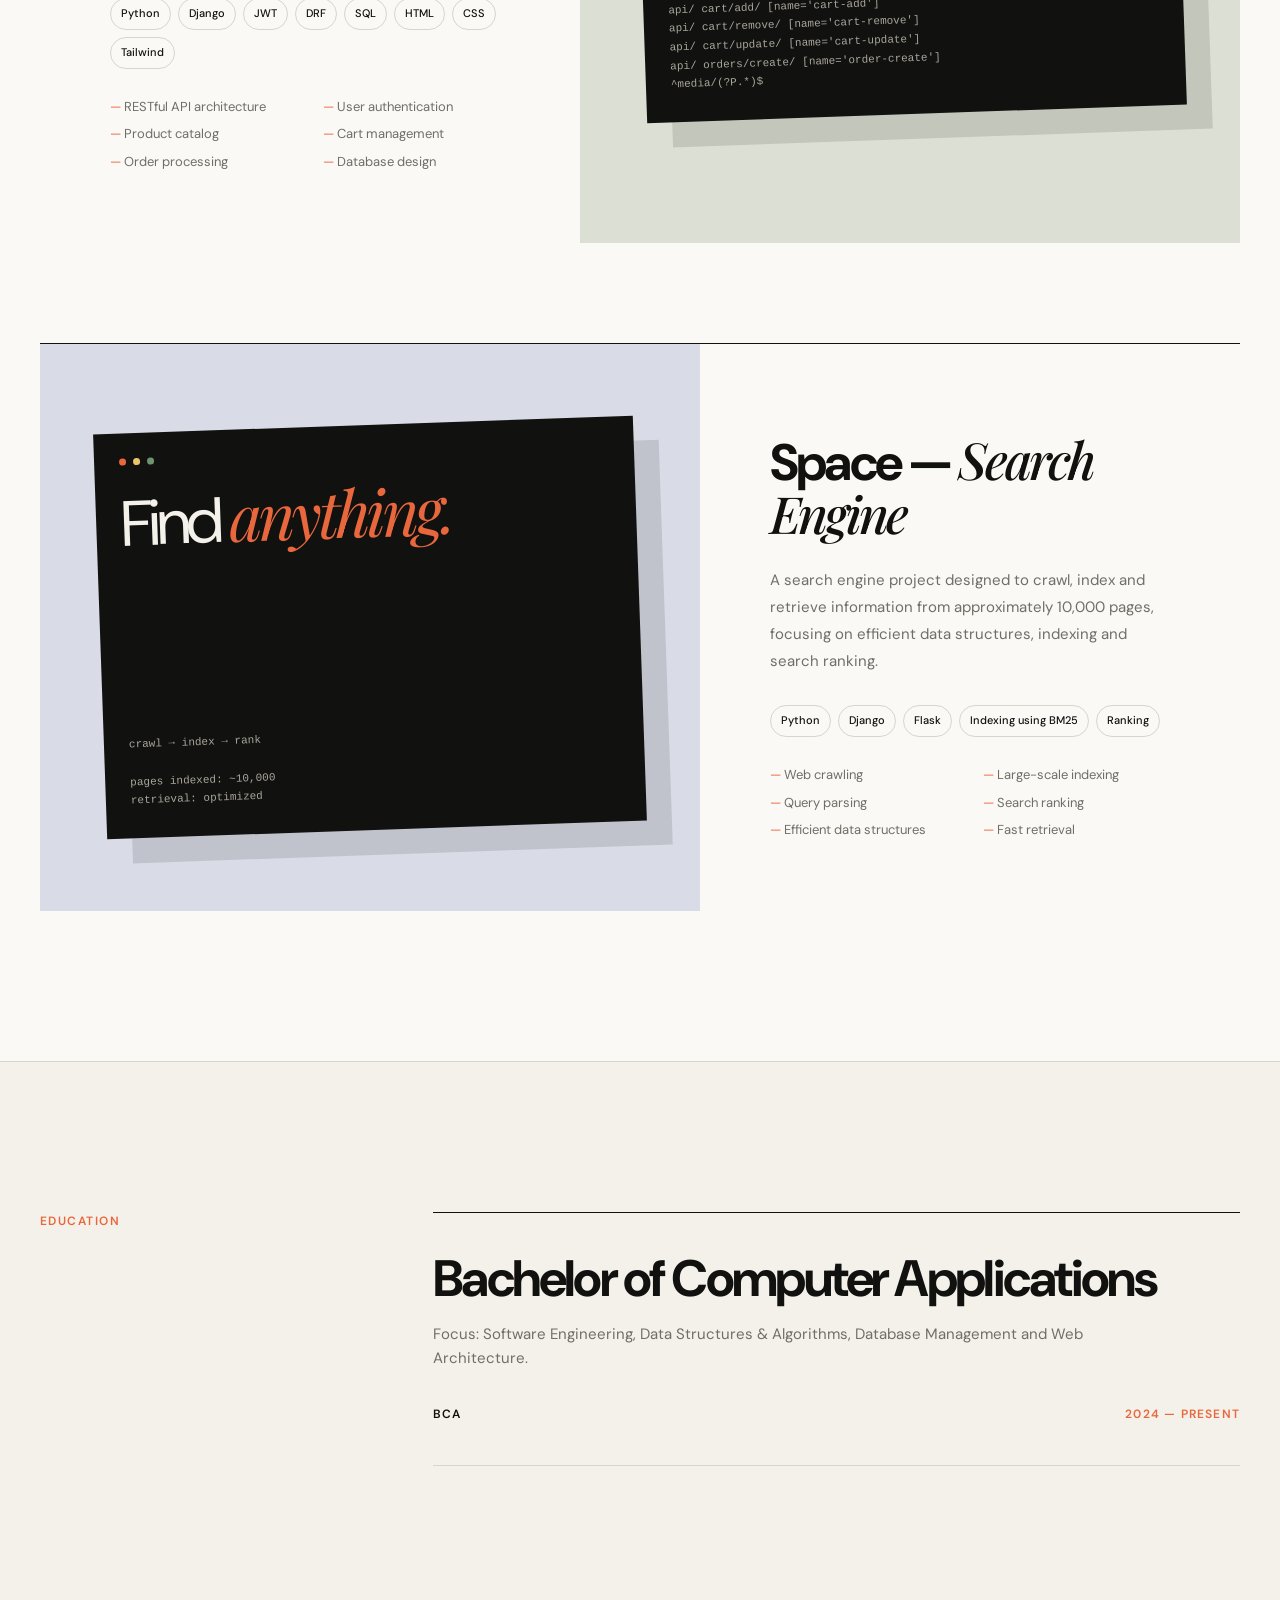
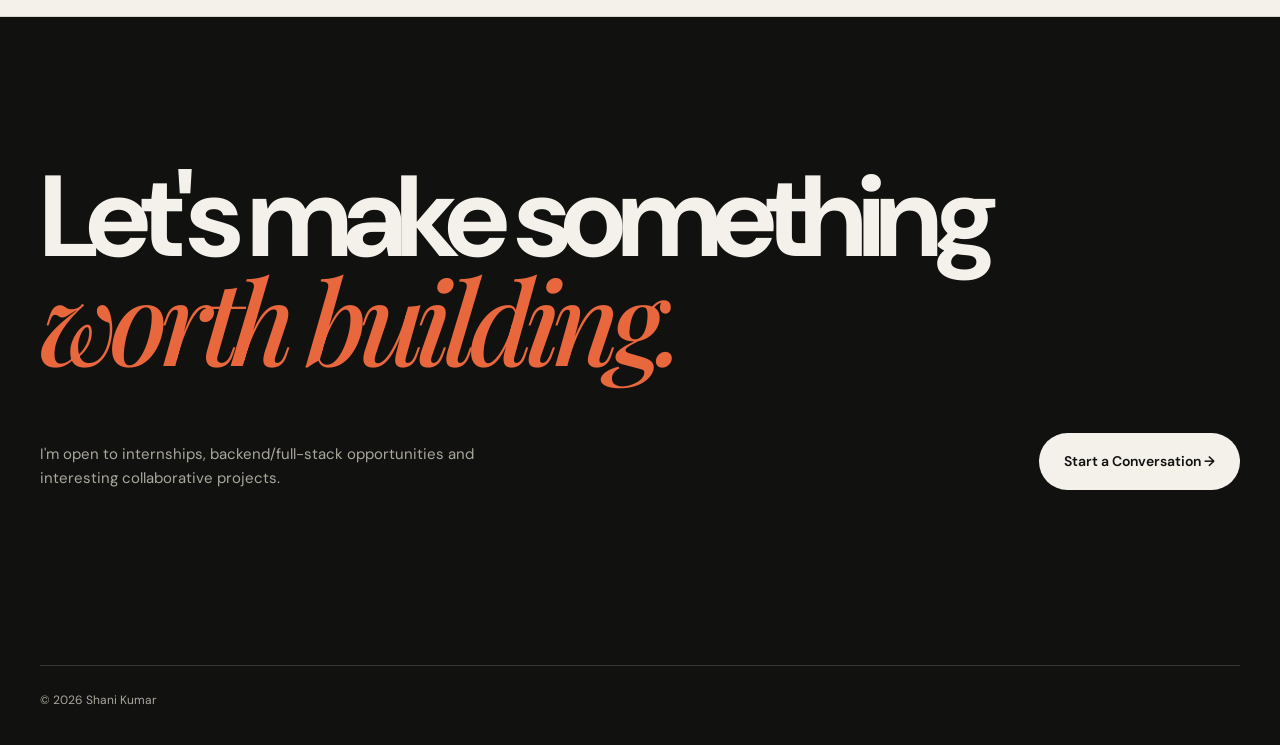
==== commit 5e964a58: "add ai project" ====
--- a/index.html
+++ b/index.html
@@ -1447,6 +1447,8 @@
               <div class="project-number">
               
               </div>
+               <a href="Ai/ai_chat.html" target="_blank" class="project-link">View Project</a>
+
 
               <h3>
                 Sapce —
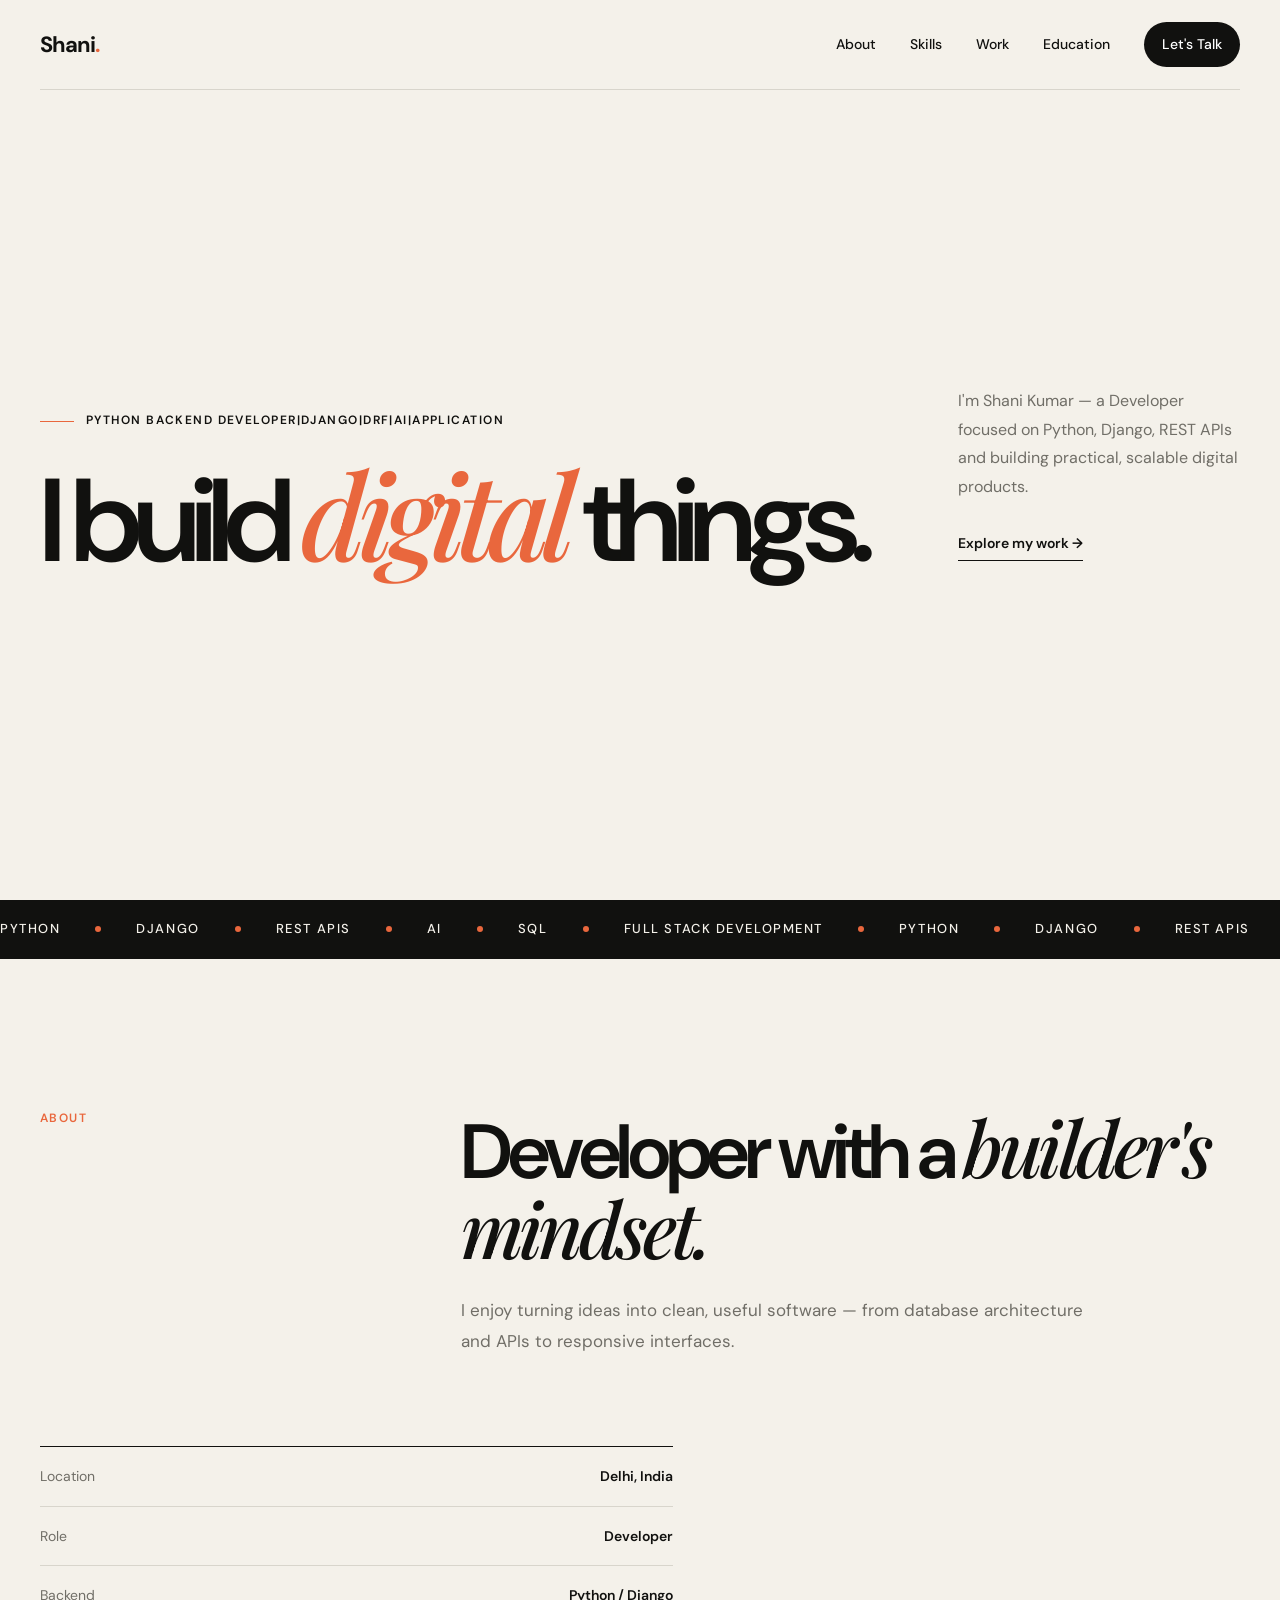
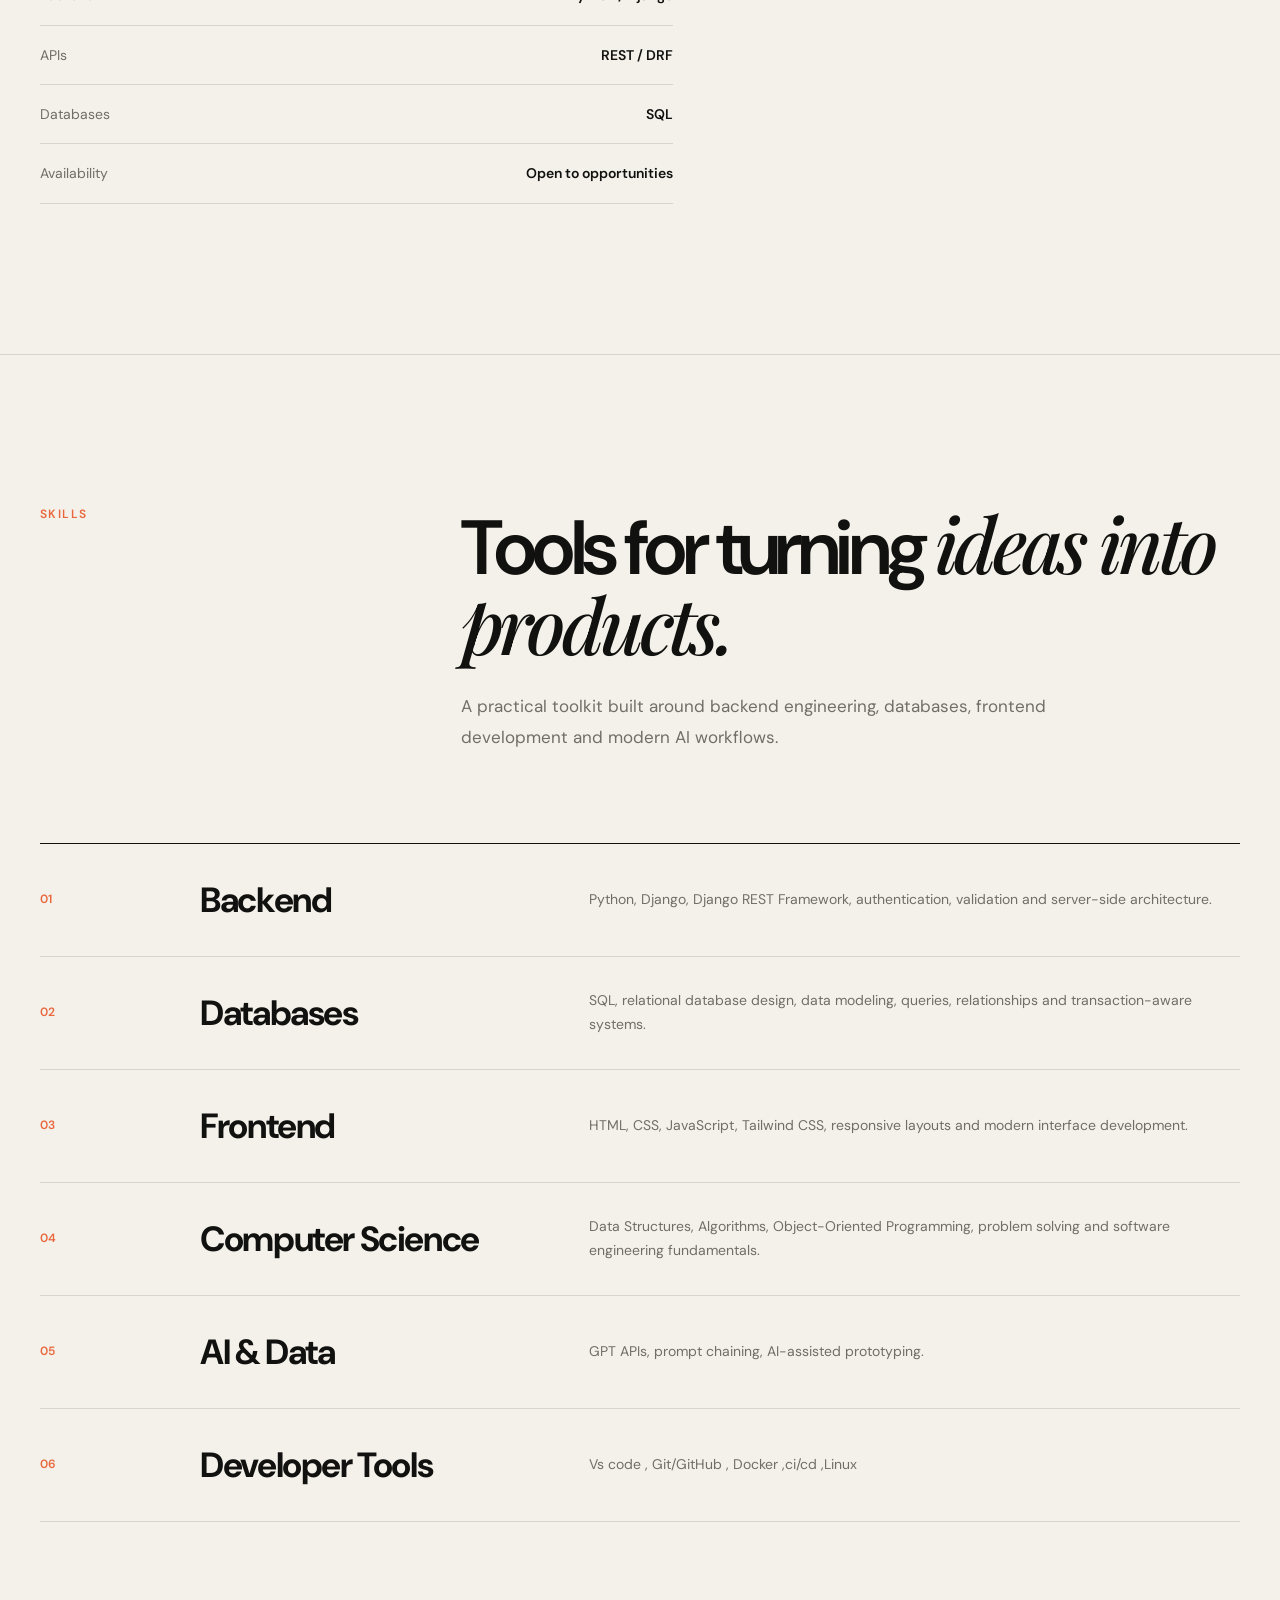
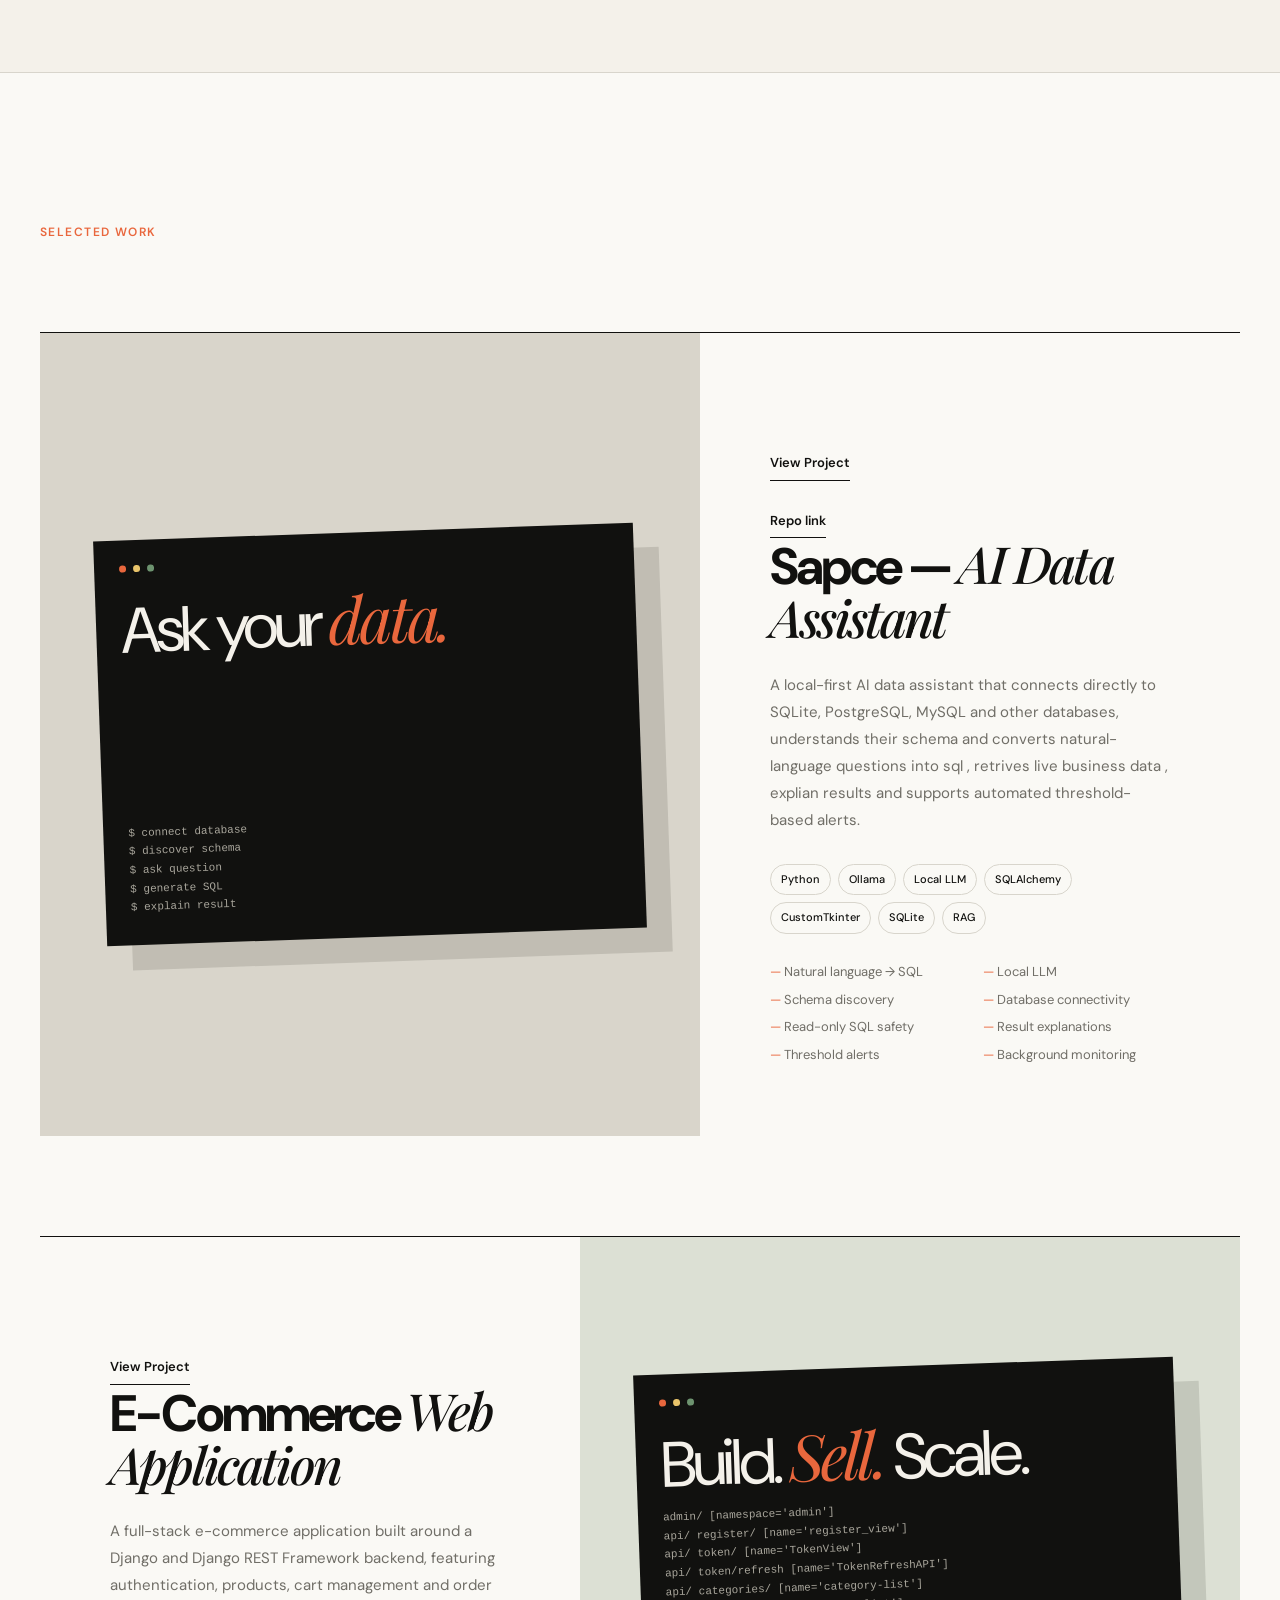
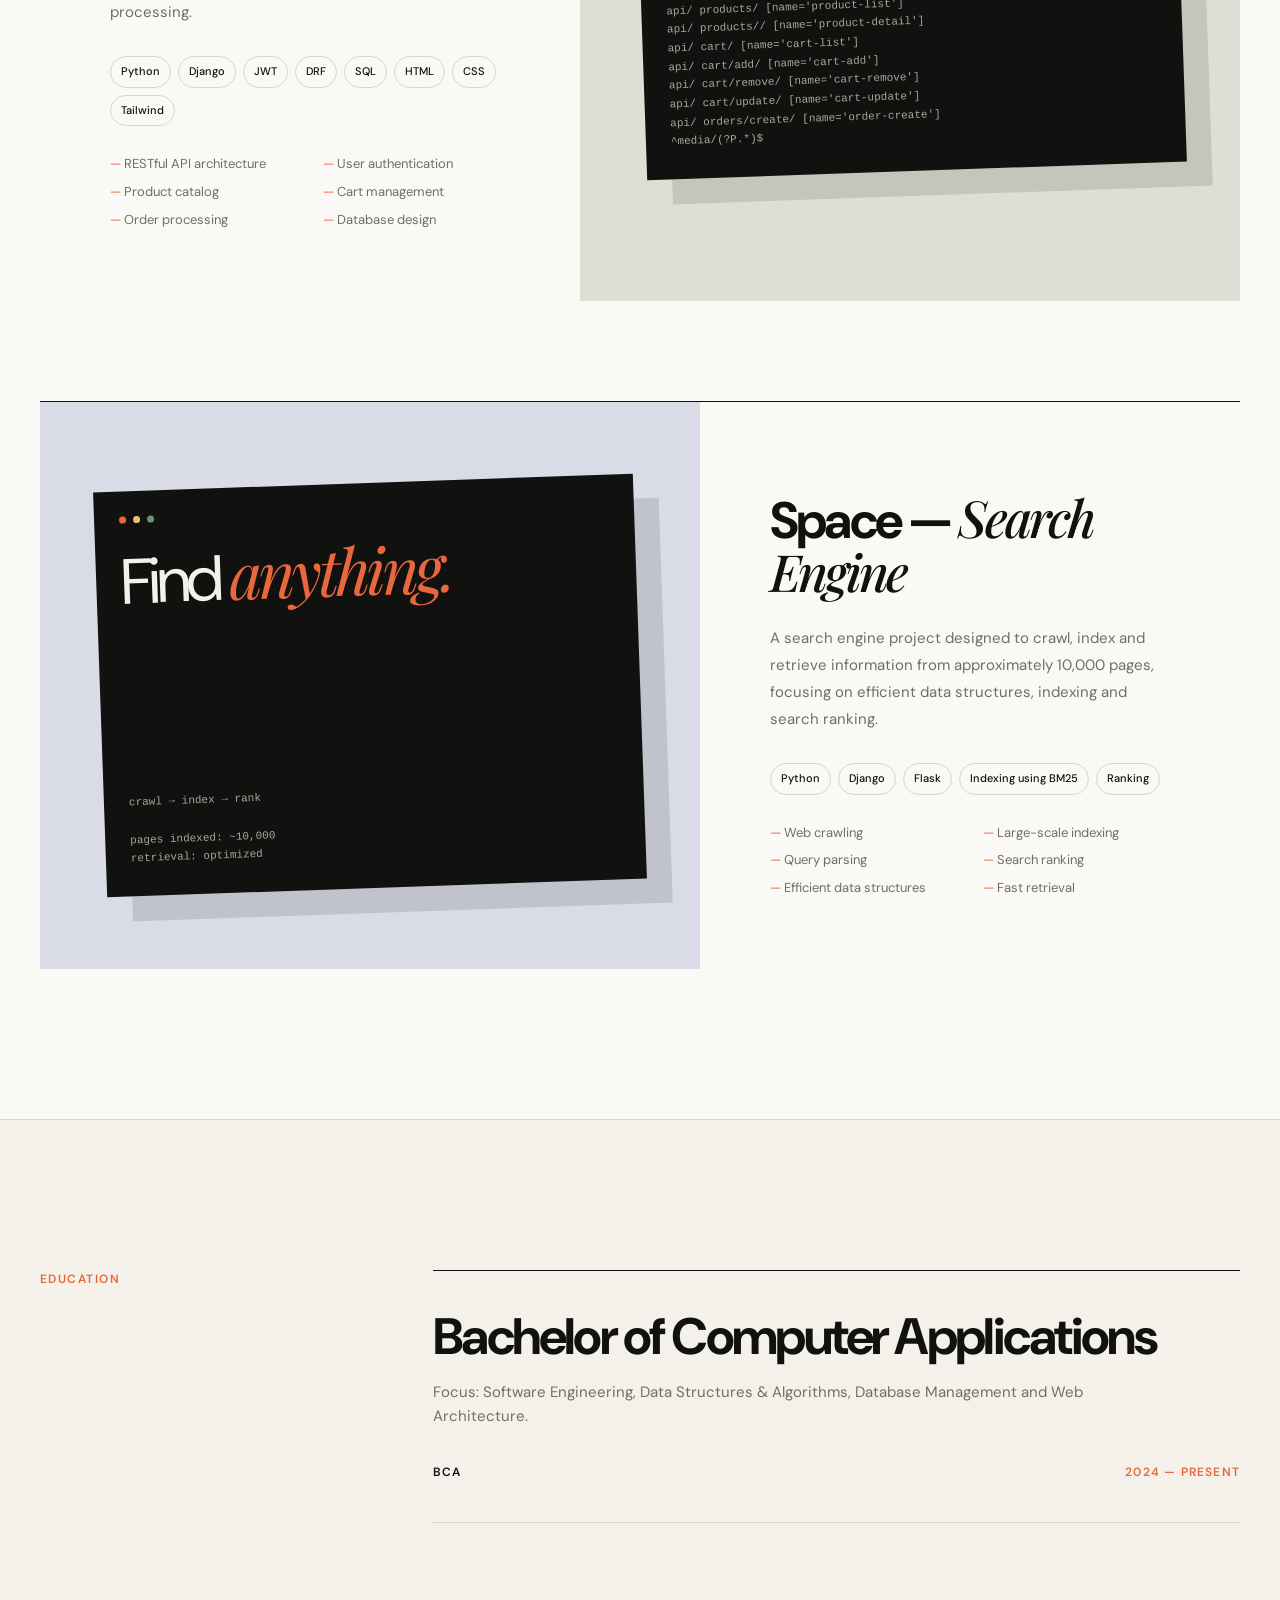
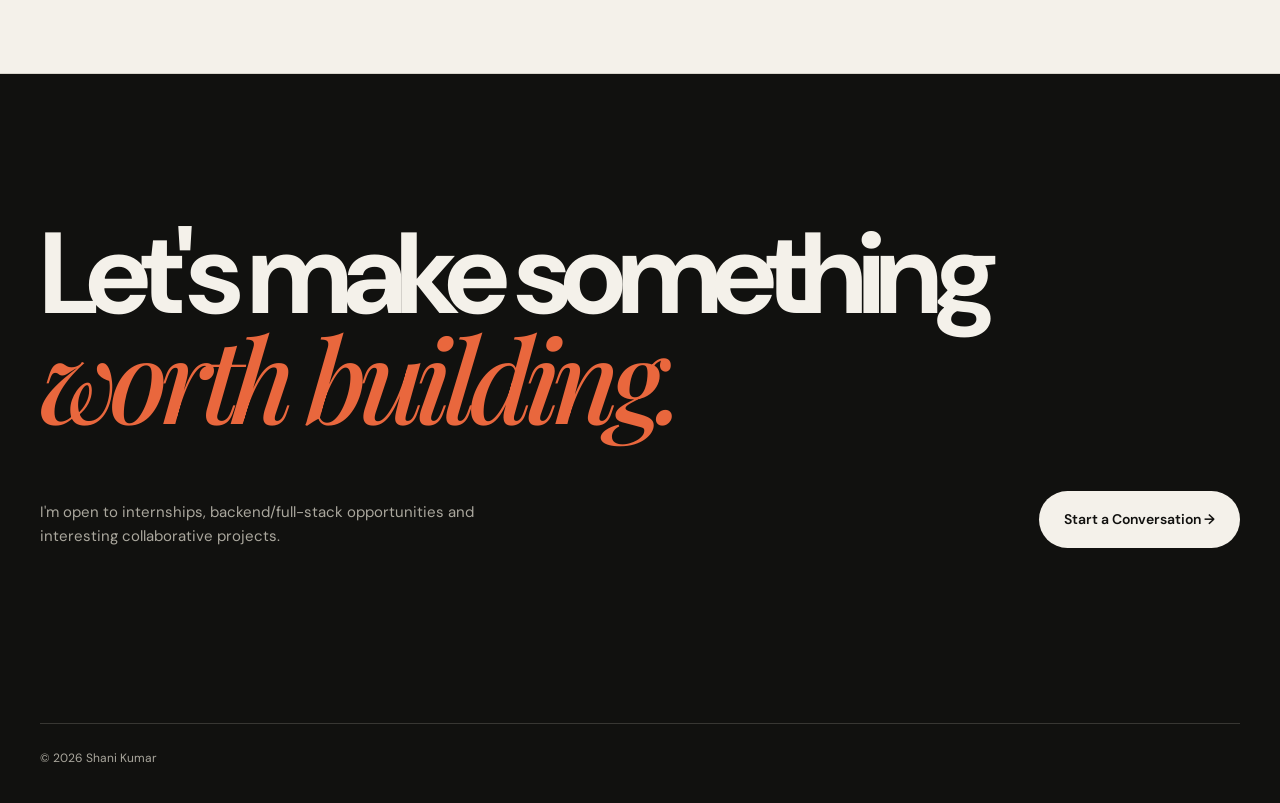
==== commit c89dfe17: "Add repository link to project section" ====
--- a/index.html
+++ b/index.html
@@ -1447,7 +1447,8 @@
               <div class="project-number">
               
               </div>
-               <a href="Ai/ai_chat.html" target="_blank" class="project-link">View Project</a>
+               <a href="Ai/ai_chat.html" target="_blank" class="project-link">View Project</a> 
+              <a href="https://github.com/shani-kr-devel/space.git" target="_blank" class="project-link">Repo link</a>
 
 
               <h3>
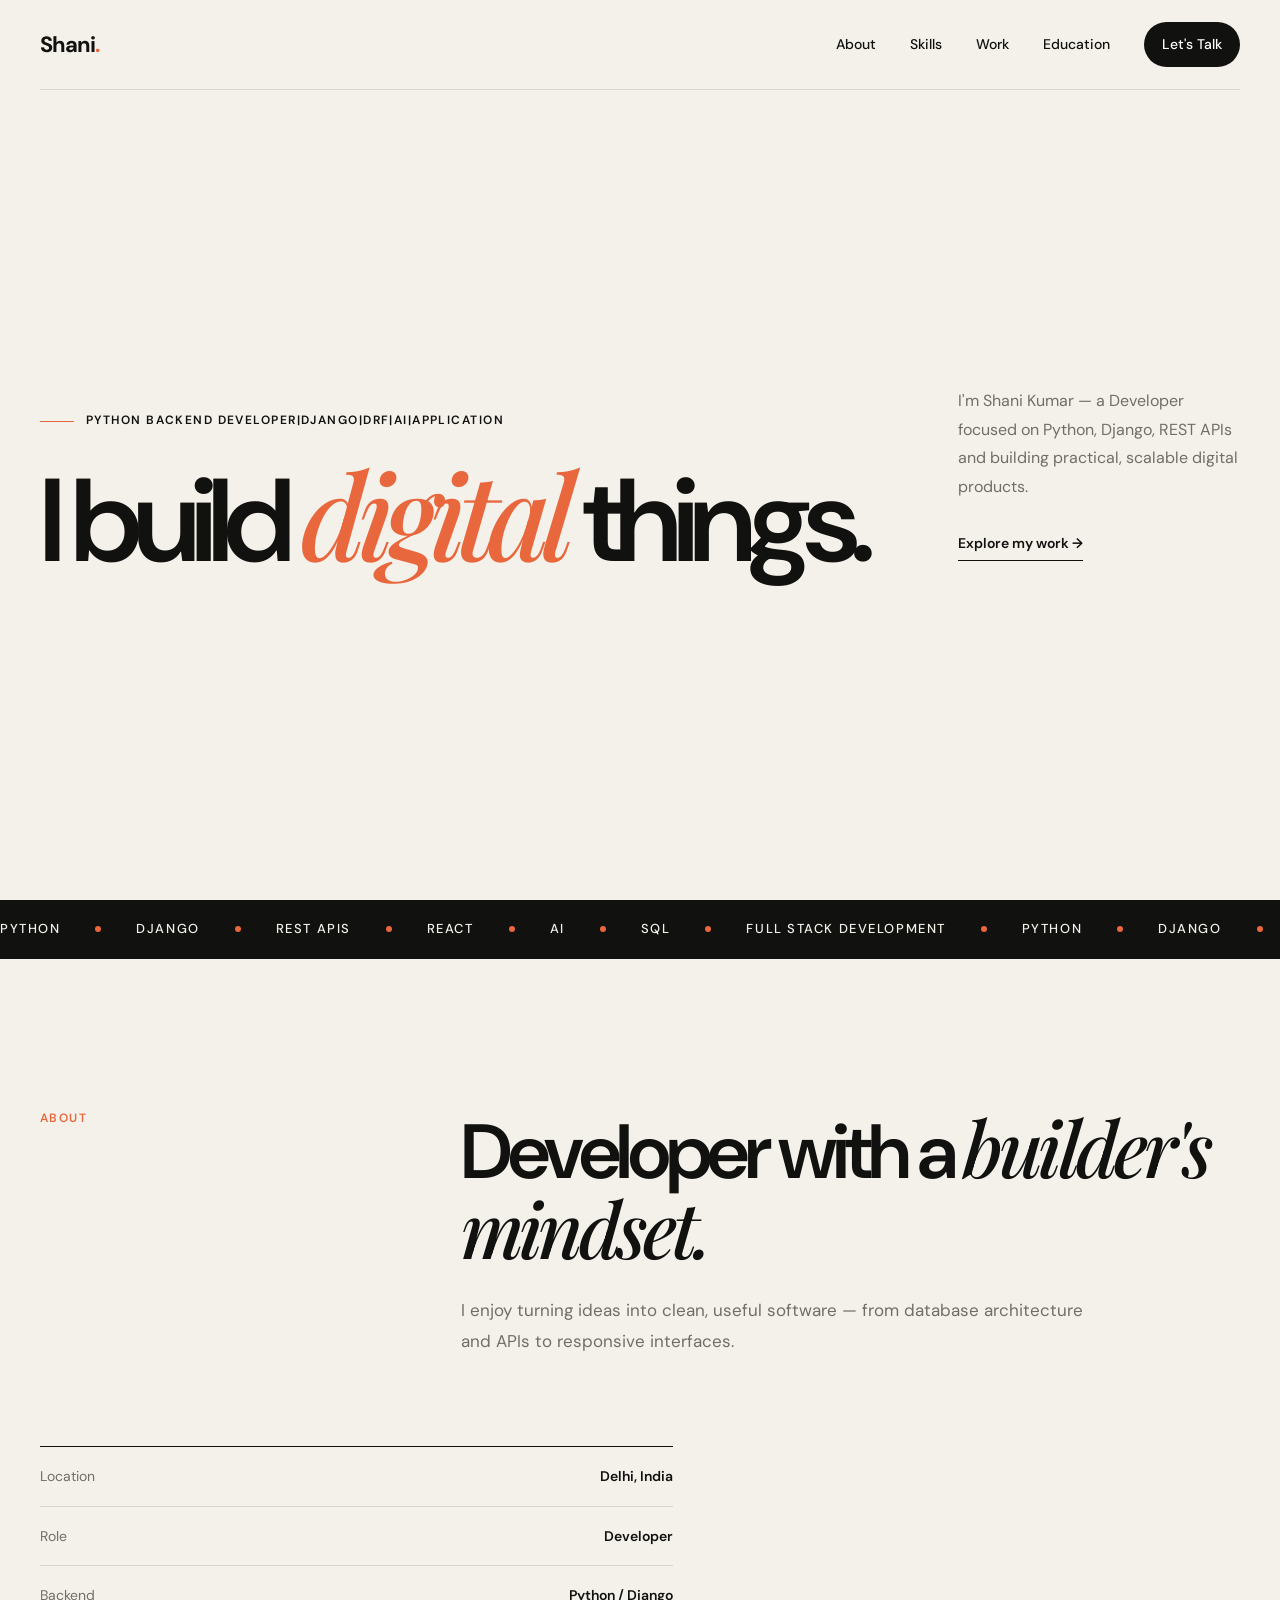
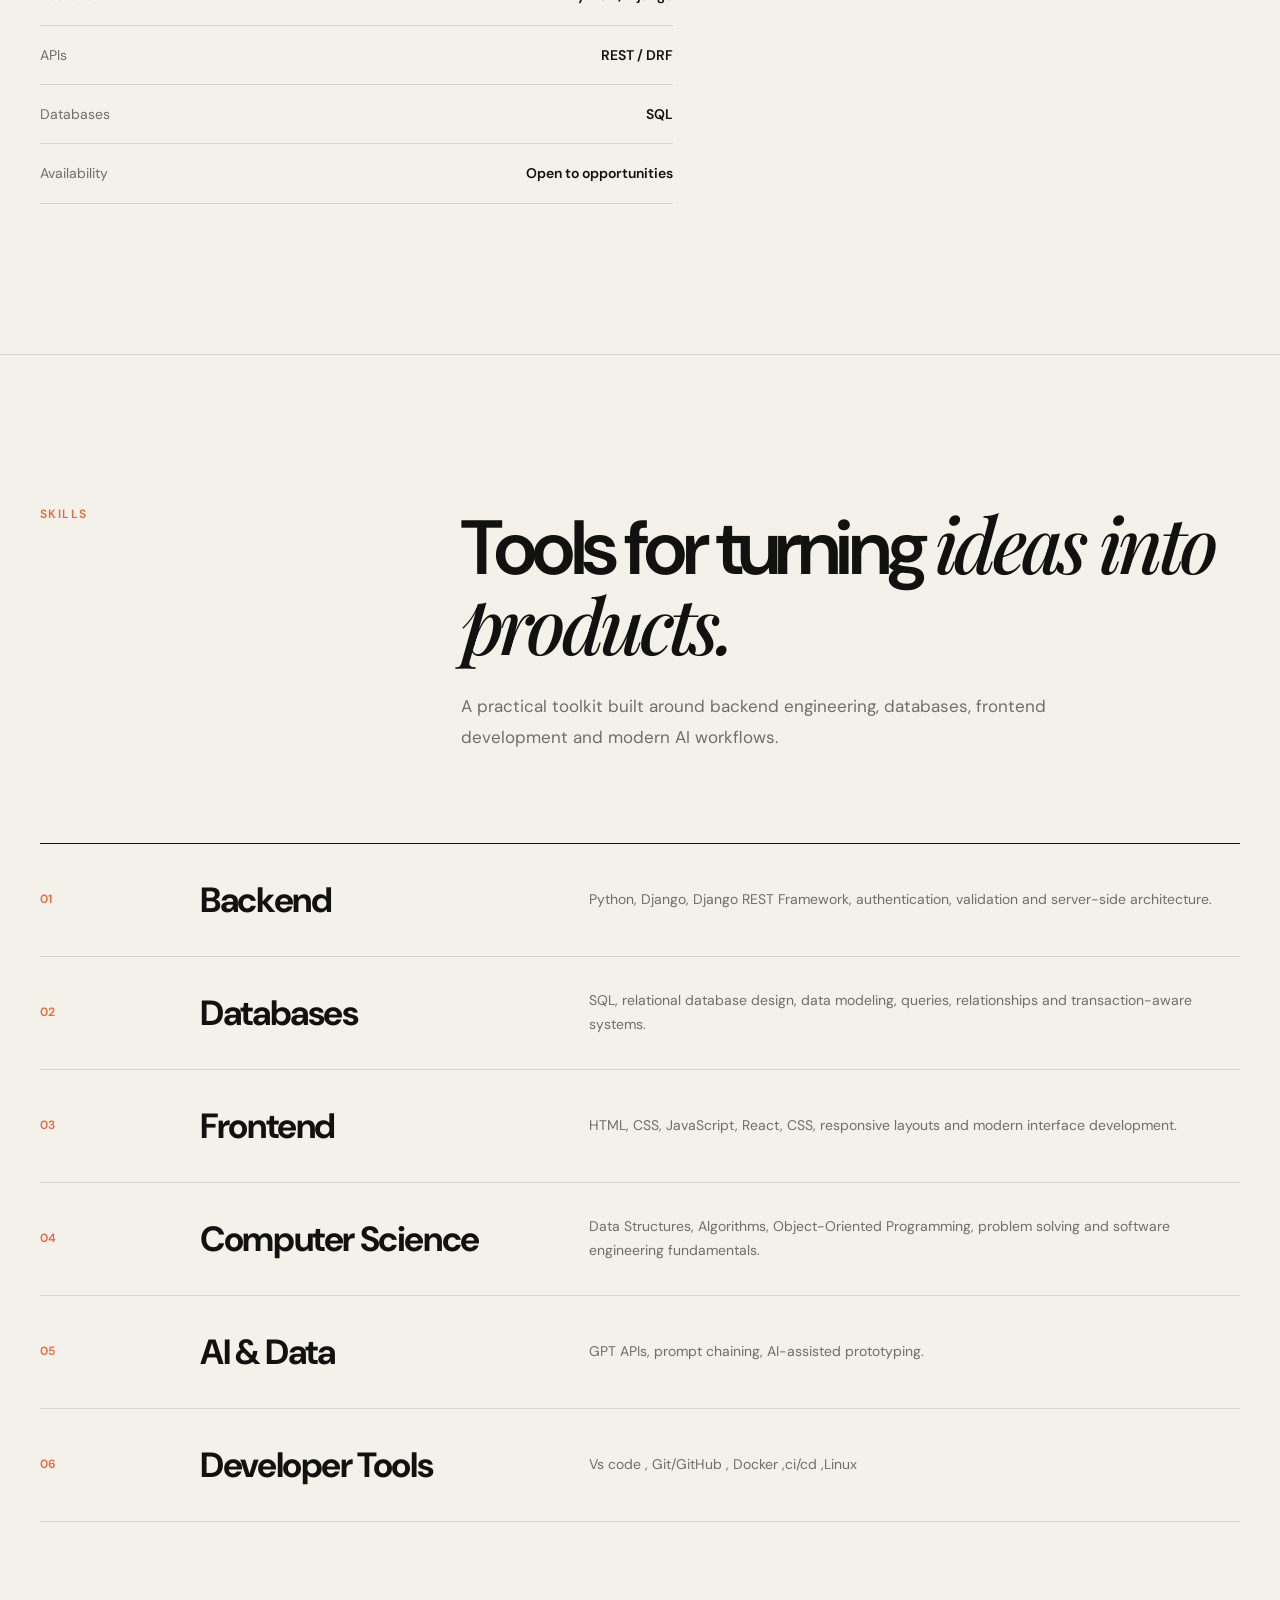
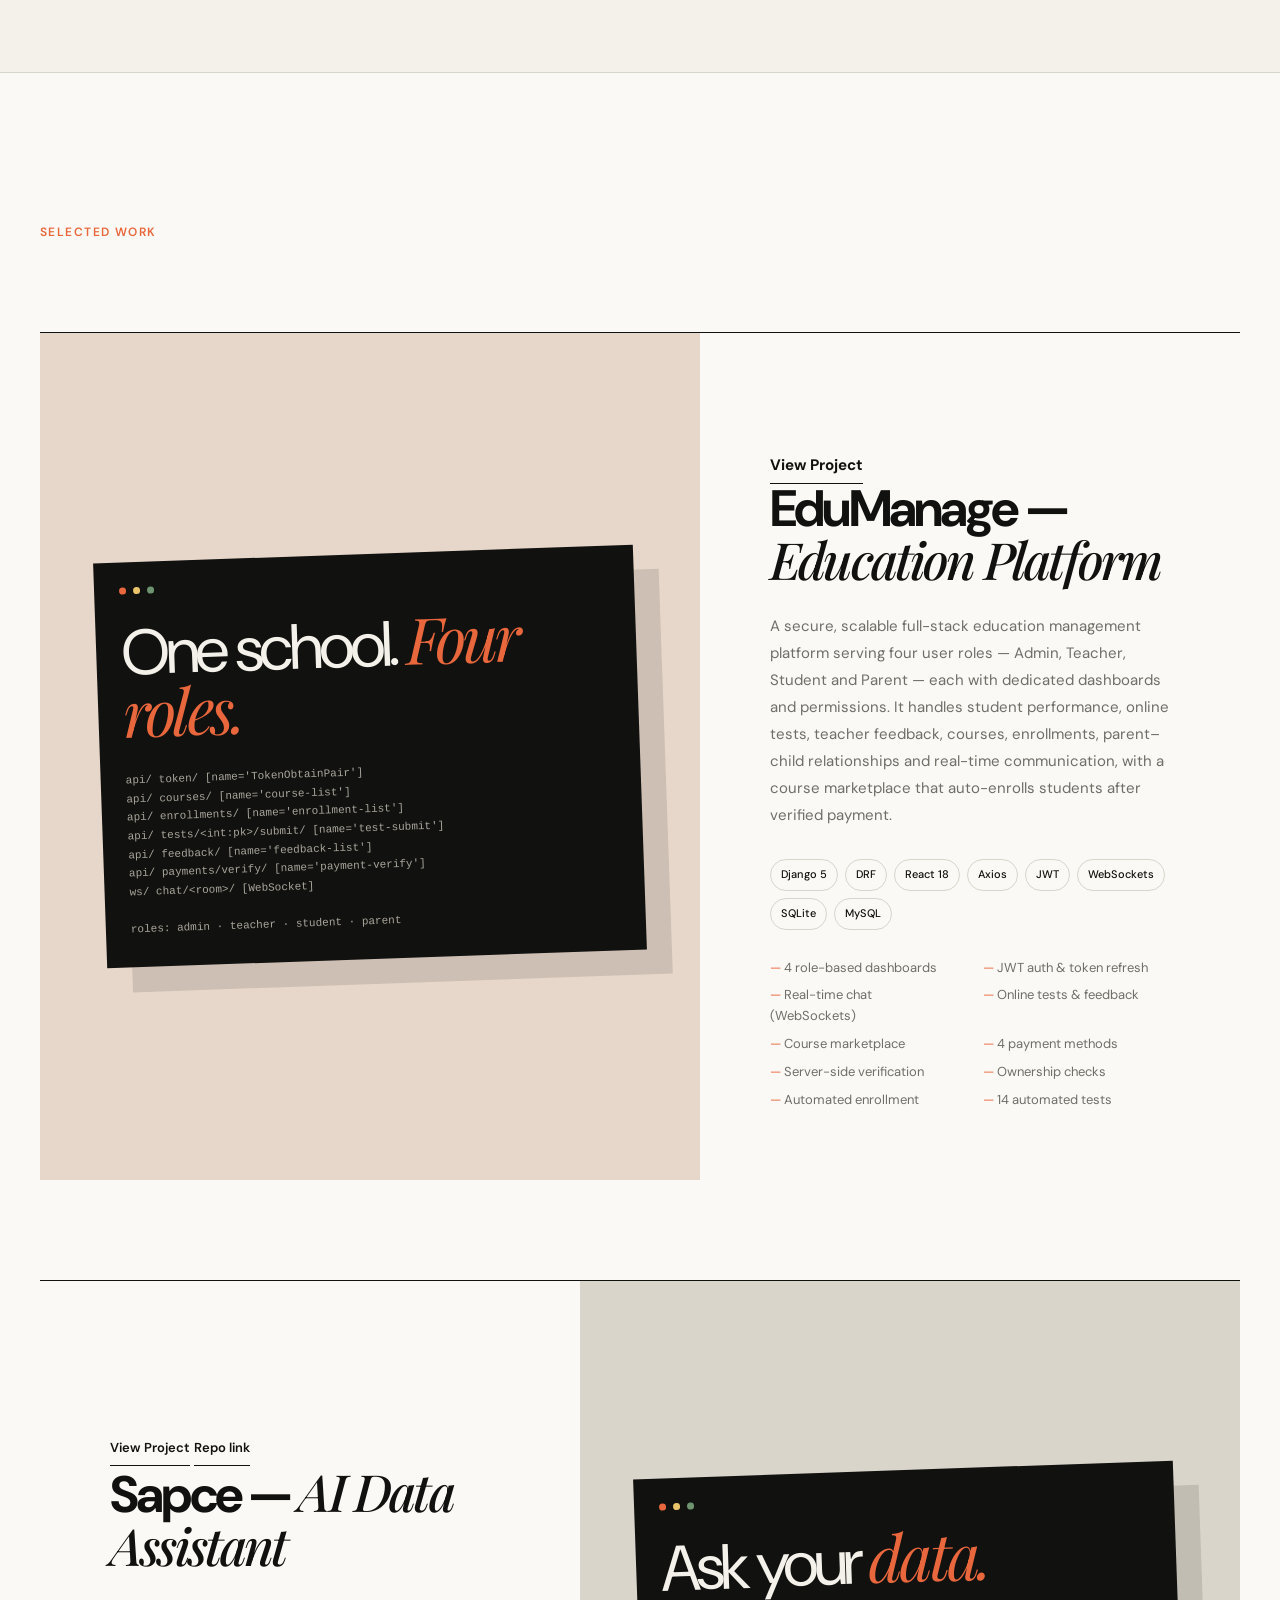
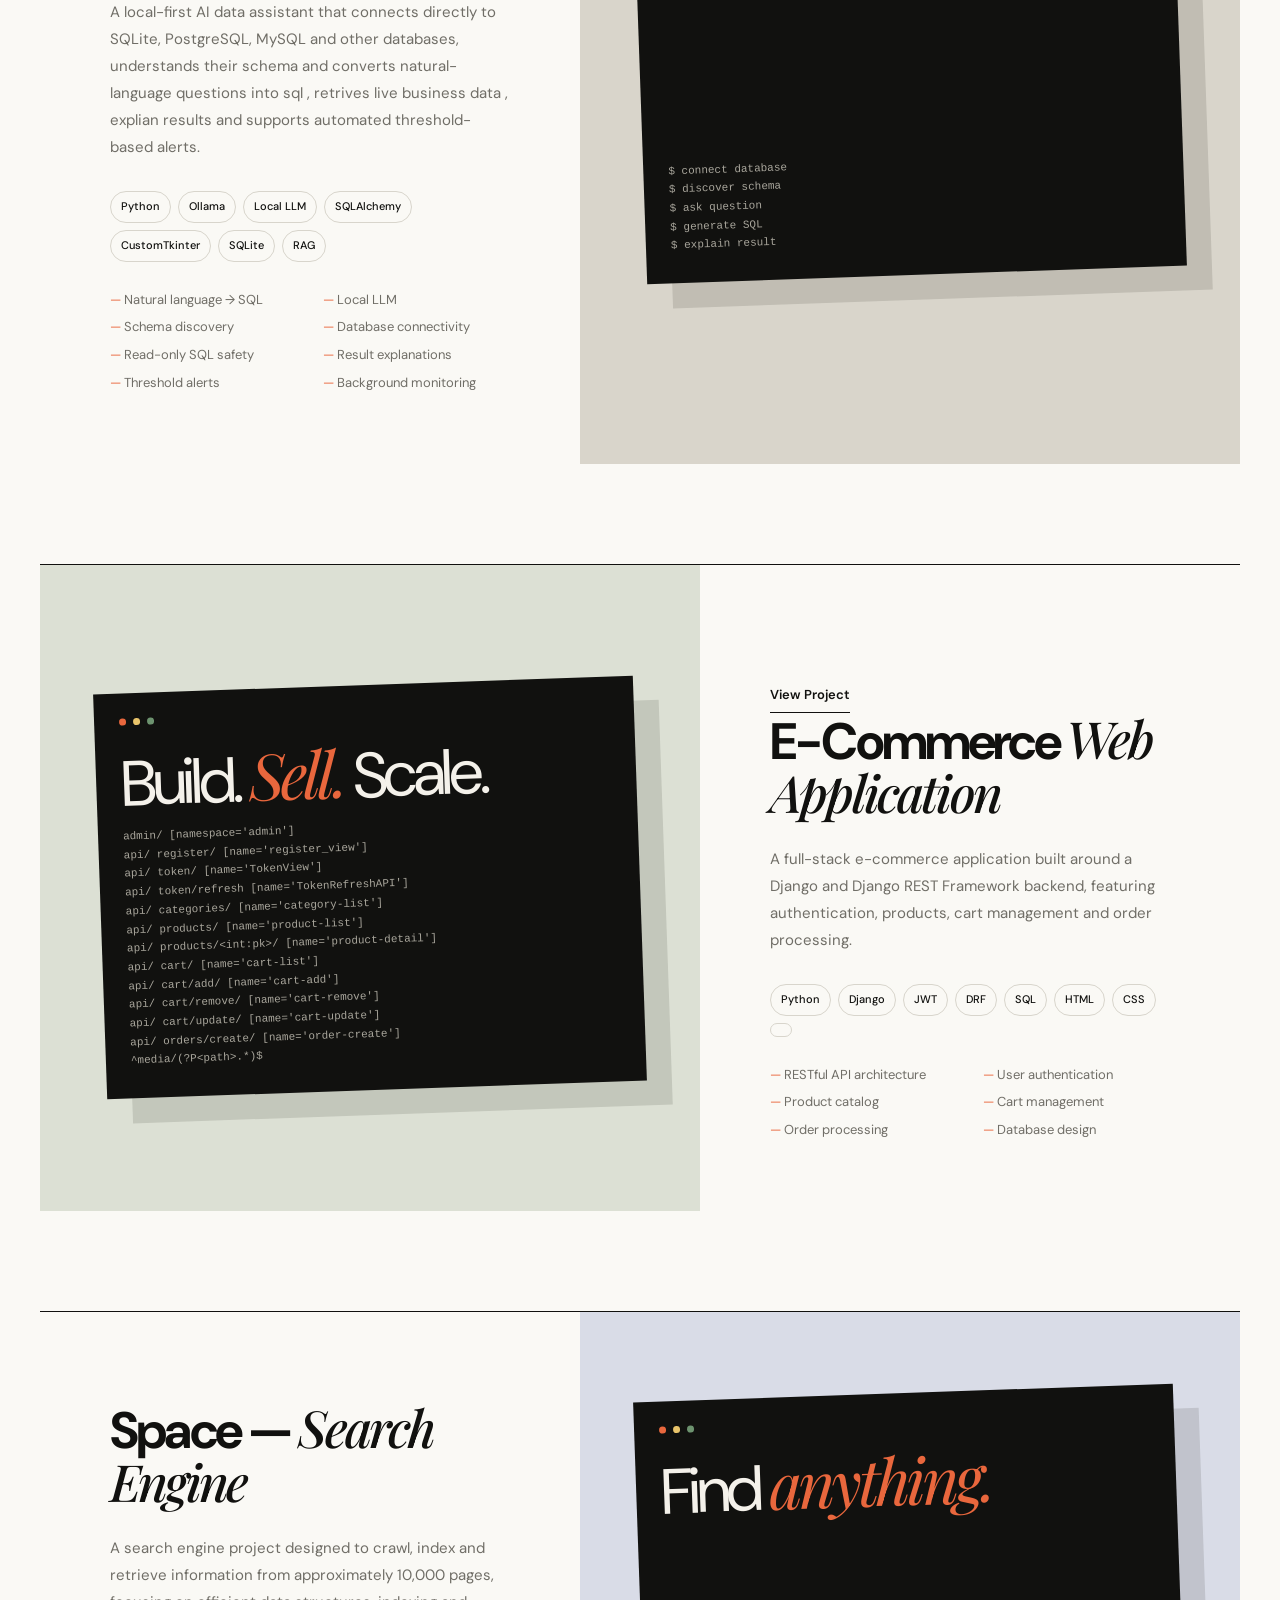
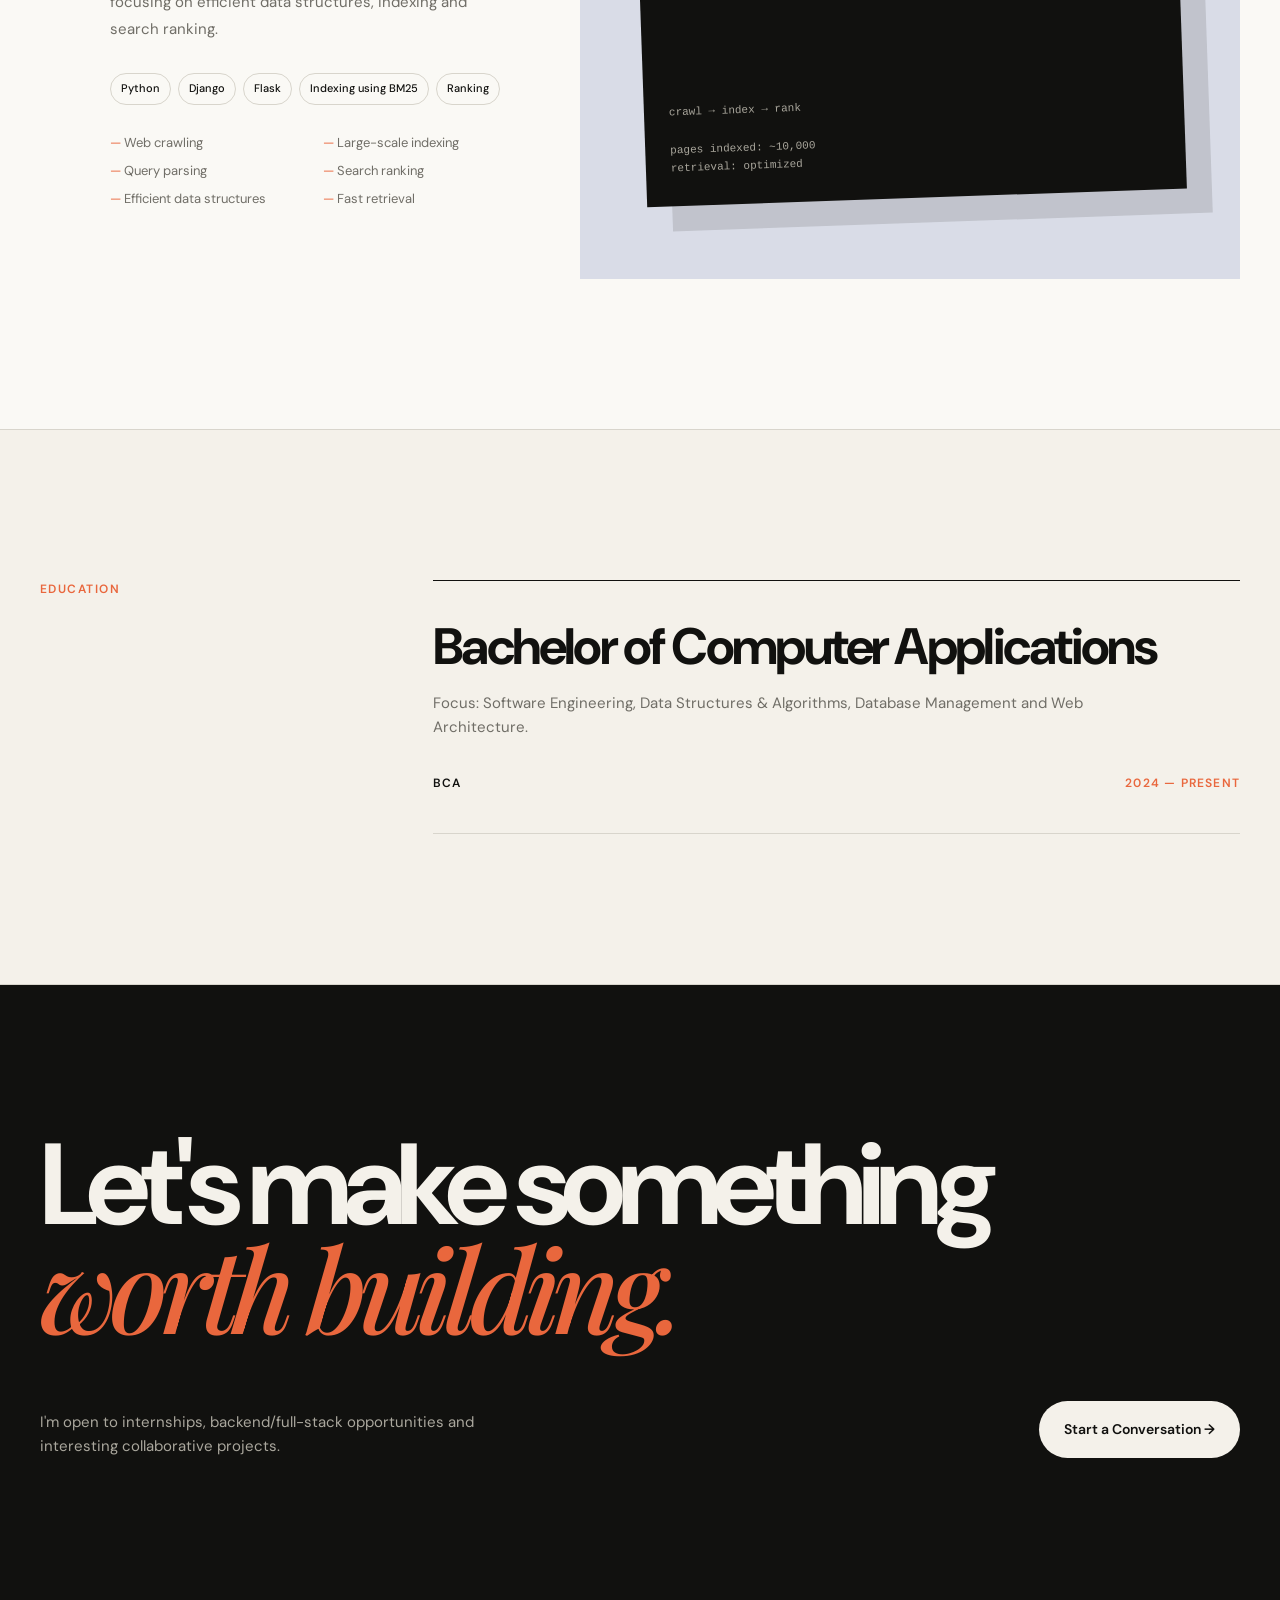
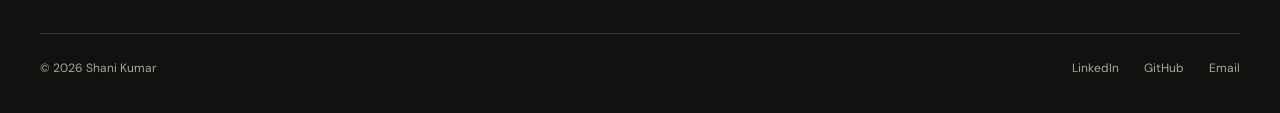
==== commit dd505937: "update project" ====
--- a/index.html
+++ b/index.html
@@ -1096,6 +1096,9 @@
   </nav>
 
 
+
+
+
   <main>
 
     <!-- =====================================================
@@ -1158,6 +1161,9 @@
         <span>REST APIs</span>
         <span class="dot"></span>
 
+        <span>React</span>
+        <span class="dot"></span>
+
         <span>AI</span>
         <span class="dot"></span>
 
@@ -1174,6 +1180,9 @@
         <span class="dot"></span>
 
         <span>REST APIs</span>
+        <span class="dot"></span>
+
+        <span>React</span>
         <span class="dot"></span>
 
         <span>AI</span>
@@ -1333,8 +1342,8 @@
             <h3>Frontend</h3>
 
             <p>
-              HTML, CSS, JavaScript, Tailwind CSS, responsive layouts
-              and modern interface development.
+              HTML, CSS, JavaScript, React, CSS, responsive
+              layouts and modern interface development.
             </p>
 
           </div>
@@ -1413,6 +1422,96 @@
 
 
           <!-- PROJECT 01 -->
+
+          <article class="project">
+
+            <div class="project-visual visual-four">
+
+              <div class="visual-window">
+
+                <div class="visual-content">
+
+                  <div class="visual-big">
+                    One school.
+                    <em>Four roles.</em>
+                  </div>
+
+                  <div class="visual-code">
+api/ token/ [name='TokenObtainPair']<br />
+api/ courses/ [name='course-list']<br />
+api/ enrollments/ [name='enrollment-list']<br />
+api/ tests/&lt;int:pk&gt;/submit/ [name='test-submit']<br />
+api/ feedback/ [name='feedback-list']<br />
+api/ payments/verify/ [name='payment-verify']<br />
+ws/ chat/&lt;room&gt;/ [WebSocket]<br /><br />
+roles: admin · teacher · student · parent
+                  </div>
+
+                </div>
+
+              </div>
+
+            </div>
+
+
+            <div class="project-content">
+
+              <div class="project-number">
+              
+              </div>
+
+              <a href="https://eduproject-ivp5.vercel.app/#/login" target="_blank" rel="noopener" class="project-link"><h1>View Project</h1></a>
+
+              <h3>
+                EduManage —
+                <em>Education Platform</em>
+              </h3>
+
+              <p class="project-description">
+                A secure, scalable full-stack education management
+                platform serving four user roles — Admin, Teacher,
+                Student and Parent — each with dedicated dashboards and
+                permissions. It handles student performance, online
+                tests, teacher feedback, courses, enrollments,
+                parent–child relationships and real-time communication,
+                with a course marketplace that auto-enrolls students
+                after verified payment.
+              </p>
+
+              <div class="tech-stack">
+
+                <span class="tech">Django 5</span>
+                <span class="tech">DRF</span>
+                <span class="tech">React 18</span>
+                <span class="tech">Axios</span>
+                <span class="tech">JWT</span>
+                <span class="tech">WebSockets</span>
+                <span class="tech">SQLite</span>
+                <span class="tech">MySQL</span>
+
+              </div>
+
+              <ul class="project-features">
+
+                <li>4 role-based dashboards</li>
+                <li>JWT auth &amp; token refresh</li>
+                <li>Real-time chat (WebSockets)</li>
+                <li>Online tests &amp; feedback</li>
+                <li>Course marketplace</li>
+                <li>4 payment methods</li>
+                <li>Server-side verification</li>
+                <li>Ownership checks</li>
+                <li>Automated enrollment</li>
+                <li>14 automated tests</li>
+
+              </ul>
+
+            </div>
+
+          </article>
+
+
+          <!-- PROJECT 02 -->
 
           <article class="project">
 
@@ -1447,7 +1546,7 @@
               <div class="project-number">
               
               </div>
-               <a href="Ai/ai_chat.html" target="_blank" class="project-link">View Project</a> 
+               <a href="Ai/ai_chat.html" target="_blank" class="project-link"><h1>View Project</a> 
               <a href="https://github.com/shani-kr-devel/space.git" target="_blank" class="project-link">Repo link</a>
 
 
@@ -1493,7 +1592,7 @@
           </article>
 
 
-          <!-- PROJECT 02 -->
+          <!-- PROJECT 03 -->
 
           <article class="project">
 
@@ -1516,13 +1615,13 @@
 api/ token/refresh [name='TokenRefreshAPI']<br>
 api/ categories/ [name='category-list']<br>
 api/ products/ [name='product-list']<br>
-api/ products/<int:pk>/ [name='product-detail']<br>
+api/ products/&lt;int:pk&gt;/ [name='product-detail']<br>
 api/ cart/ [name='cart-list']<br>
 api/ cart/add/ [name='cart-add']<br>
 api/ cart/remove/ [name='cart-remove']<br>
 api/ cart/update/ [name='cart-update']<br>
 api/ orders/create/ [name='order-create']<br>
-^media/(?P<path>.*)$
+^media/(?P&lt;path&gt;.*)$
                   </div>
 
                 </div>
@@ -1562,7 +1661,7 @@
                 <span class="tech">SQL</span>
                 <span class="tech">HTML</span>
                 <span class="tech">CSS</span>
-                <span class="tech">Tailwind</span>
+                <span class="tech"></span>
 
               </div>
 
@@ -1582,7 +1681,7 @@
           </article>
 
 
-          <!-- PROJECT 03 -->
+          <!-- PROJECT 04 -->
 
           <article class="project">
 
@@ -1762,4 +1861,29 @@
 
         <a
           href="https://www.linkedin.com/in/shani-kumar-335293365"
-          target="
+          target="_blank"
+          rel="noopener"
+        >
+          LinkedIn
+        </a>
+
+        <a
+          href="https://github.com/shani-kr-devel/"
+          target="_blank"
+          rel="noopener"
+        >
+          GitHub
+        </a>
+
+        <a href="mailto:shanikumar14252@gmail.com">
+          Email
+        </a>
+
+      </div>
+
+    </div>
+
+  </footer>
+
+</body>
+</html>
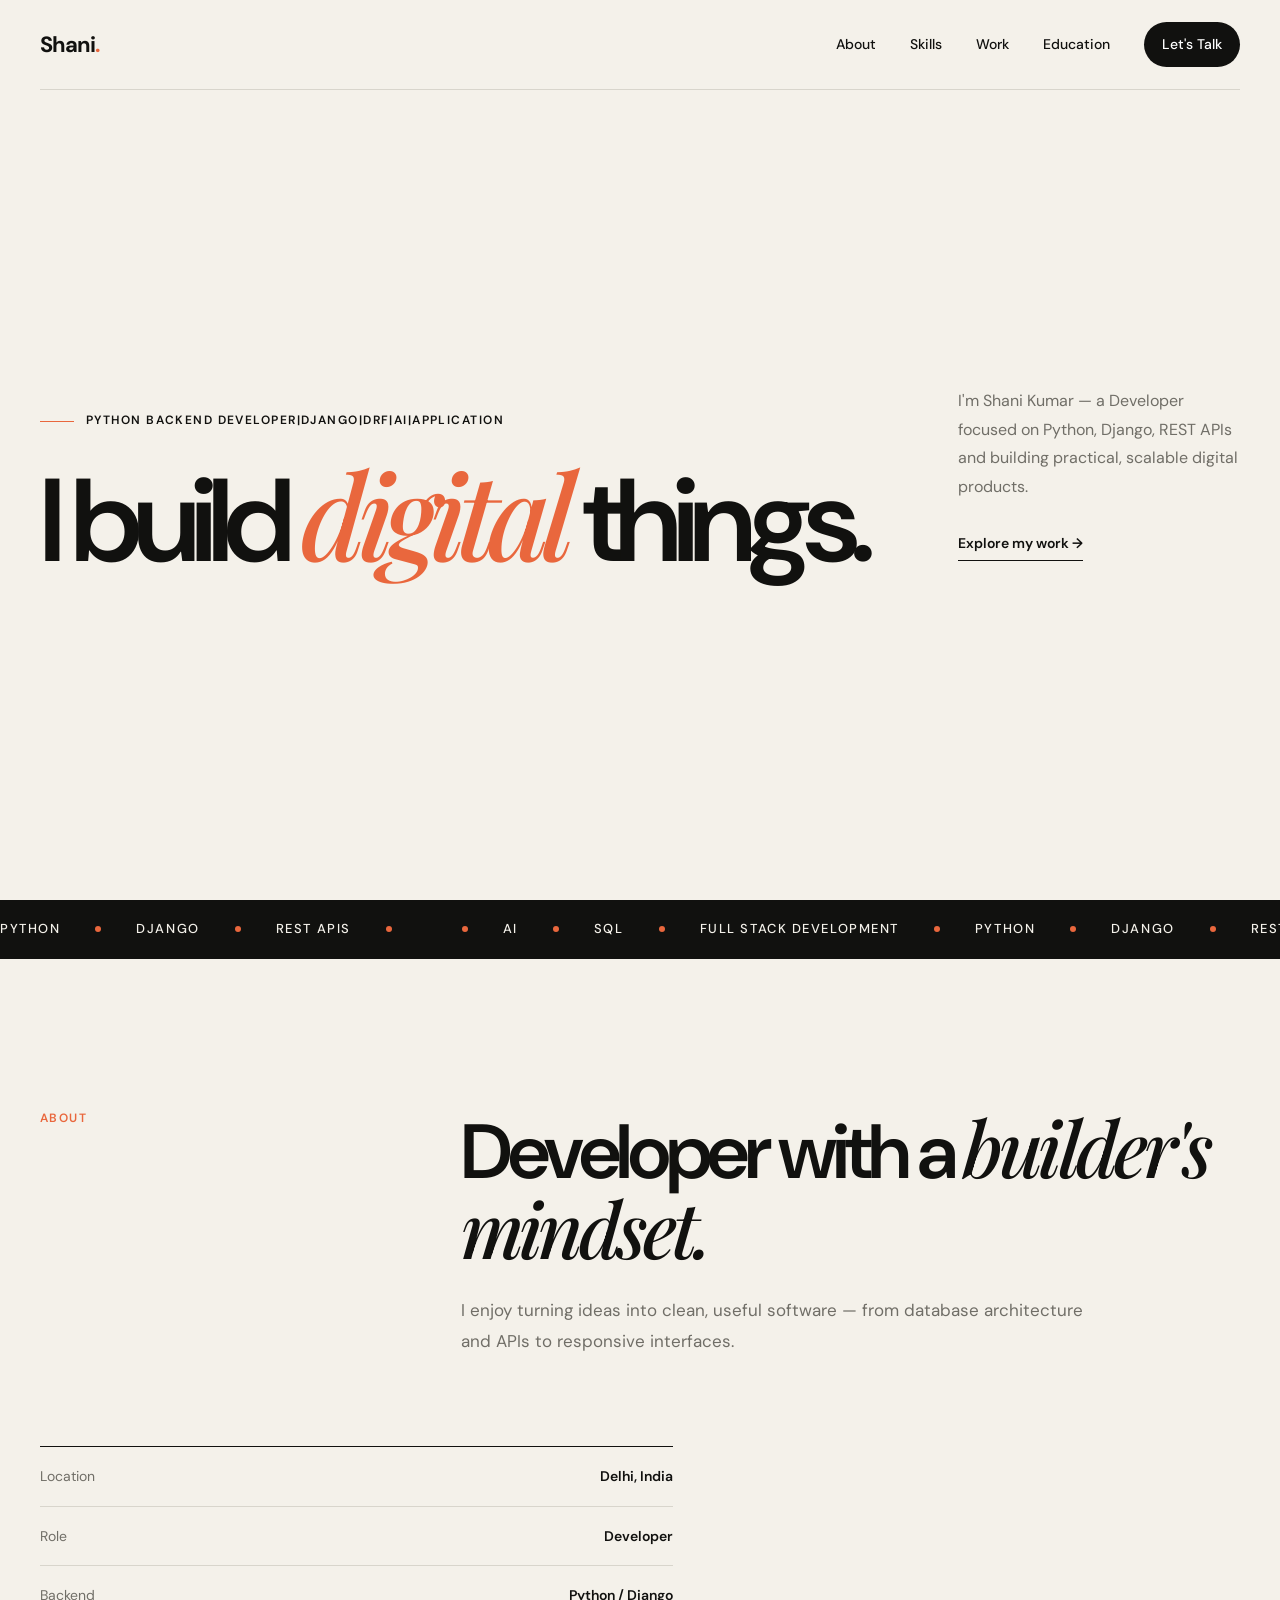
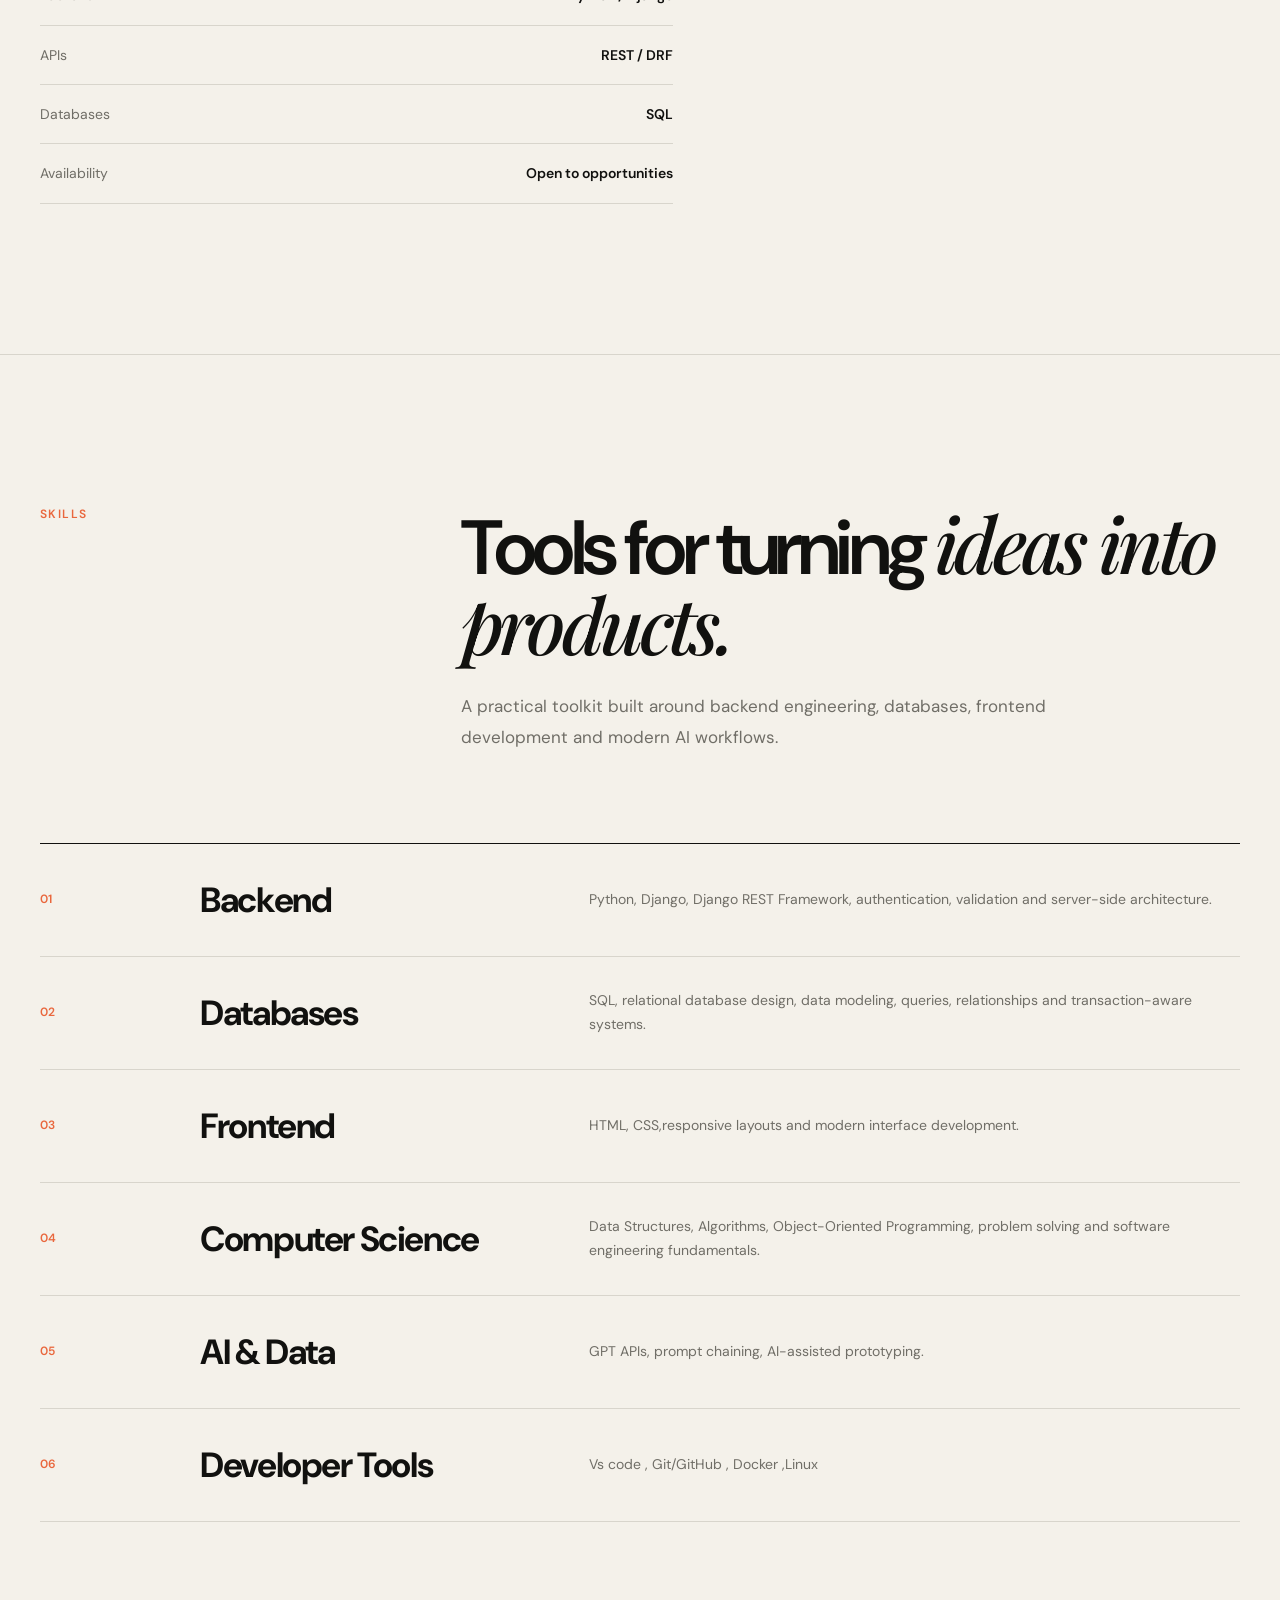
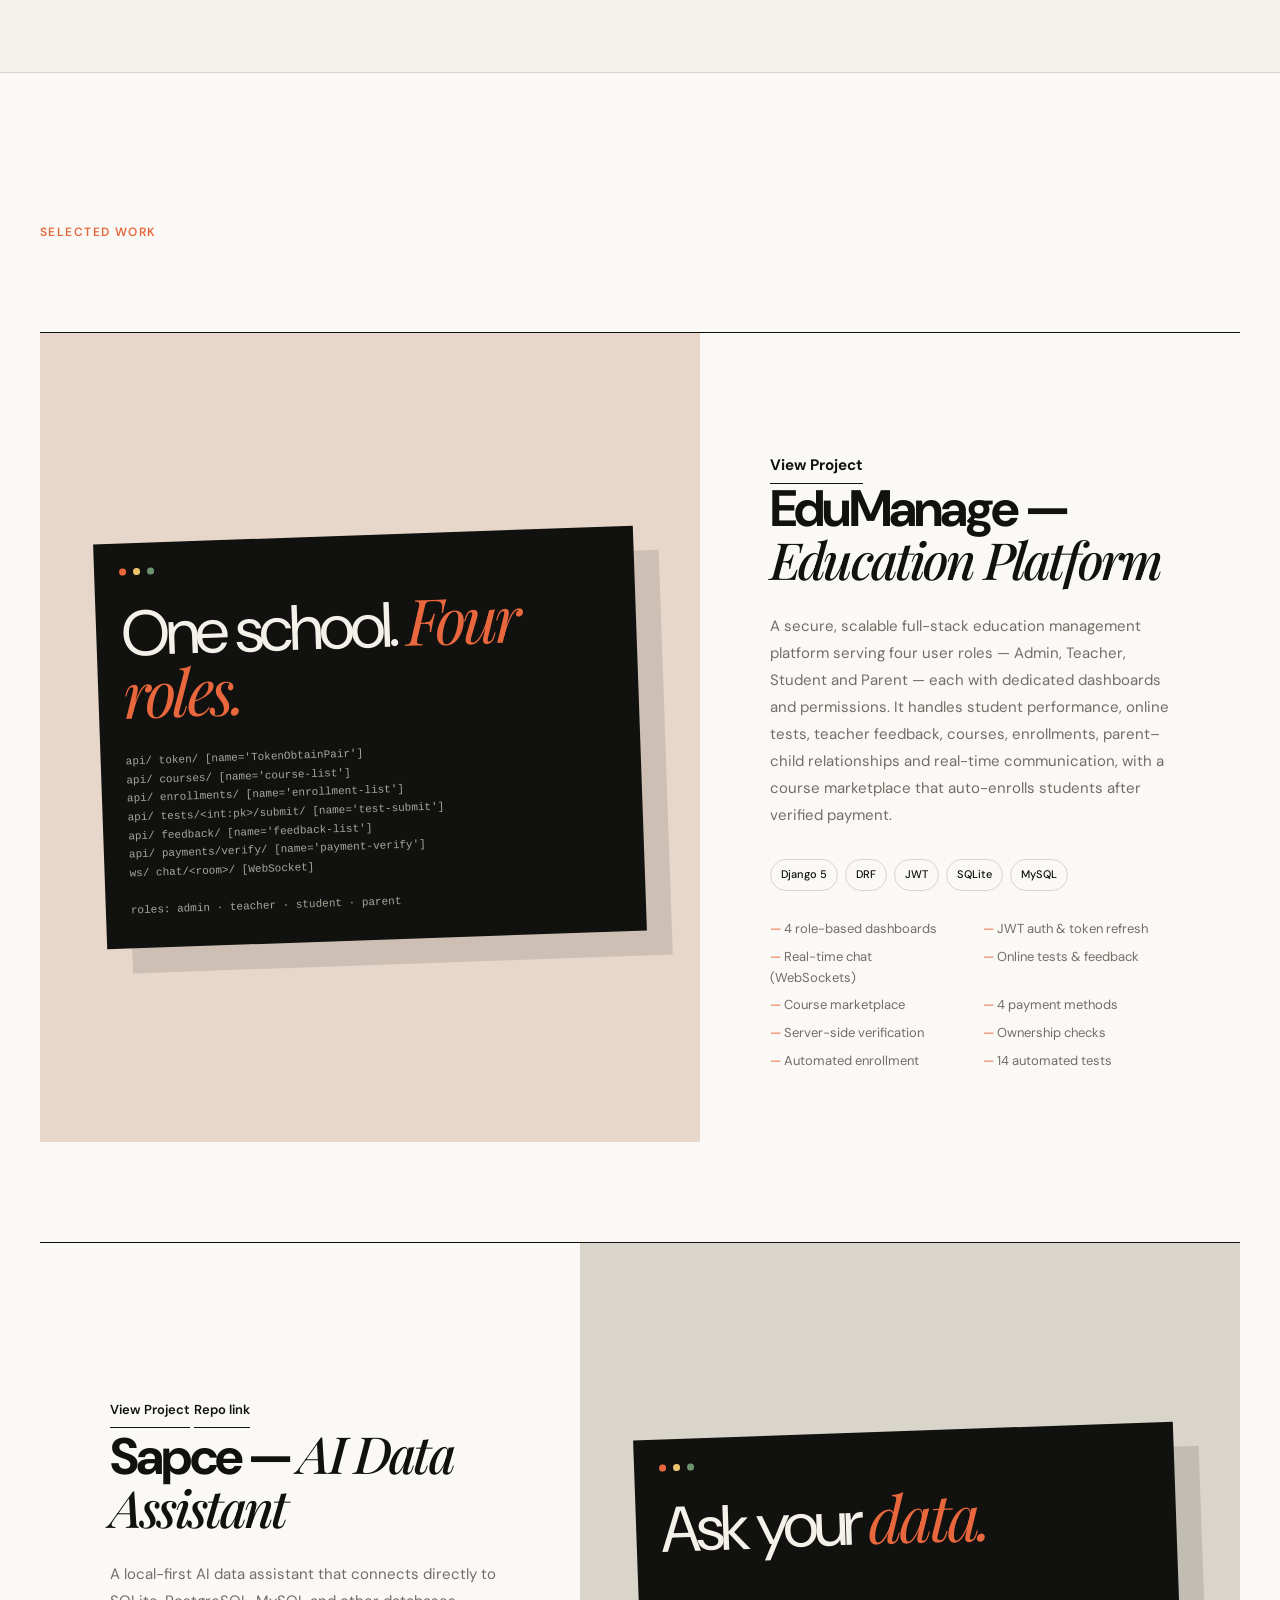
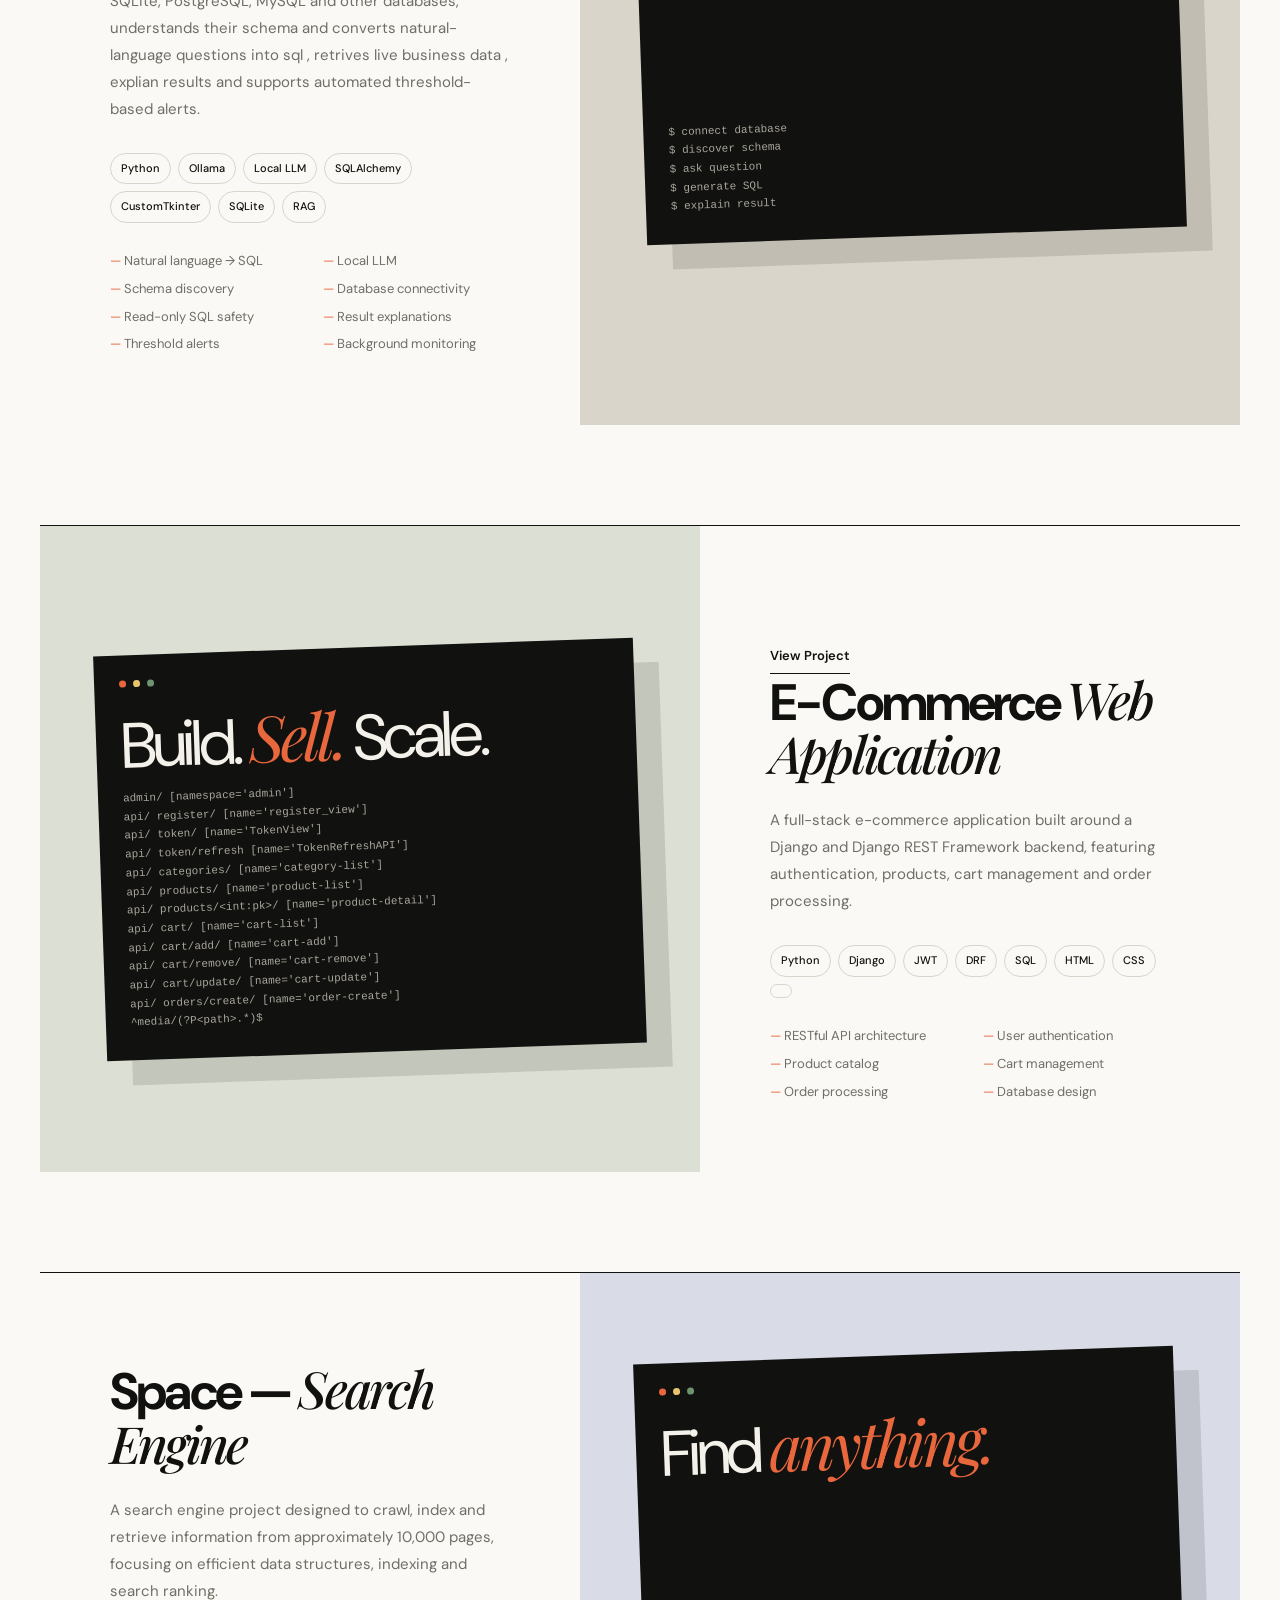
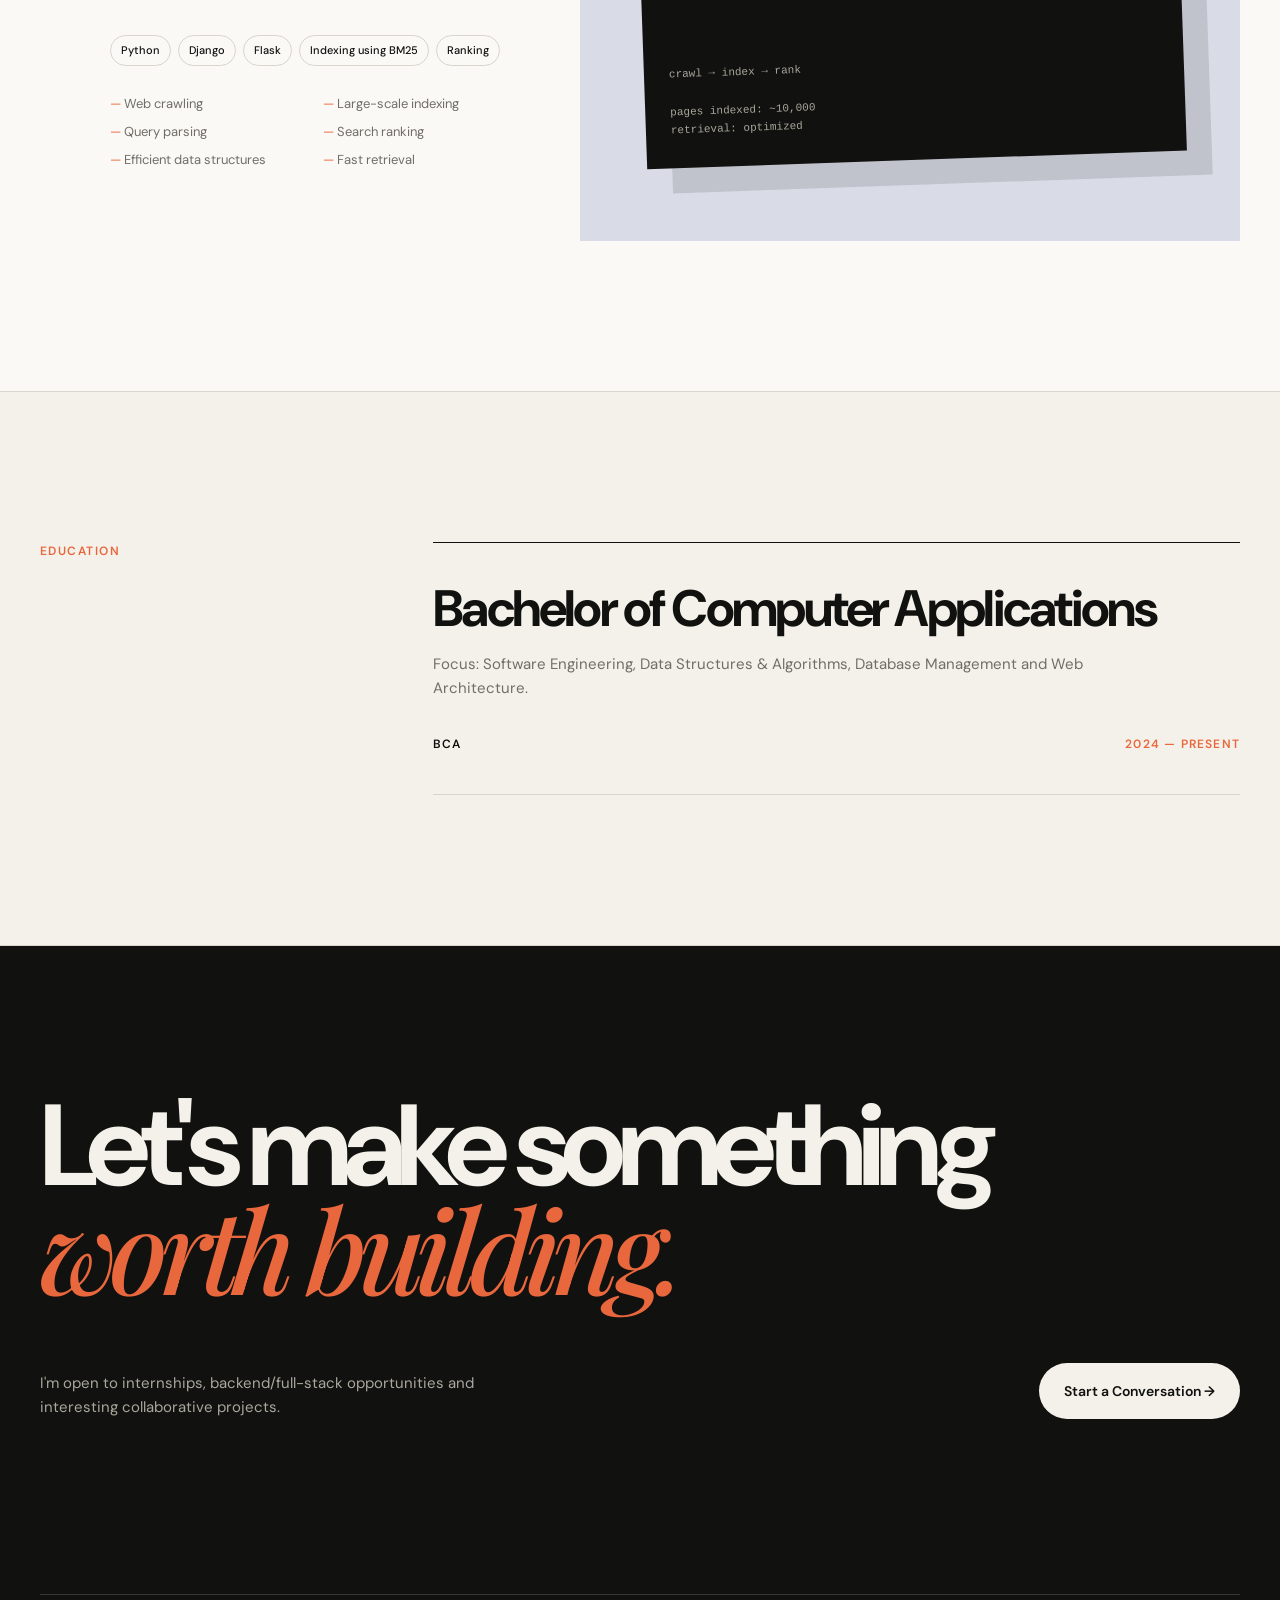
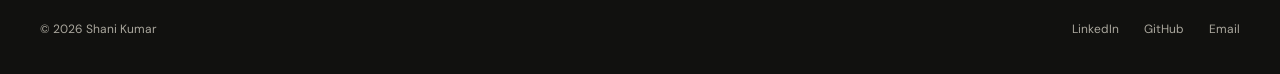
==== commit 5d783078: "Update index.html" ====
--- a/index.html
+++ b/index.html
@@ -1161,7 +1161,7 @@
         <span>REST APIs</span>
         <span class="dot"></span>
 
-        <span>React</span>
+        <span></span>
         <span class="dot"></span>
 
         <span>AI</span>
@@ -1342,7 +1342,7 @@
             <h3>Frontend</h3>
 
             <p>
-              HTML, CSS, JavaScript, React, CSS, responsive
+              HTML, CSS,responsive
               layouts and modern interface development.
             </p>
 
@@ -1383,7 +1383,7 @@
             <h3>Developer Tools</h3>
 
             <p>
-              Vs code , Git/GitHub , Docker ,ci/cd ,Linux
+              Vs code , Git/GitHub , Docker ,Linux
             </p>
 
           </div>
@@ -1482,10 +1482,7 @@
 
                 <span class="tech">Django 5</span>
                 <span class="tech">DRF</span>
-                <span class="tech">React 18</span>
-                <span class="tech">Axios</span>
                 <span class="tech">JWT</span>
-                <span class="tech">WebSockets</span>
                 <span class="tech">SQLite</span>
                 <span class="tech">MySQL</span>
 
@@ -1886,4 +1883,4 @@
   </footer>
 
 </body>
-</html>+</html>
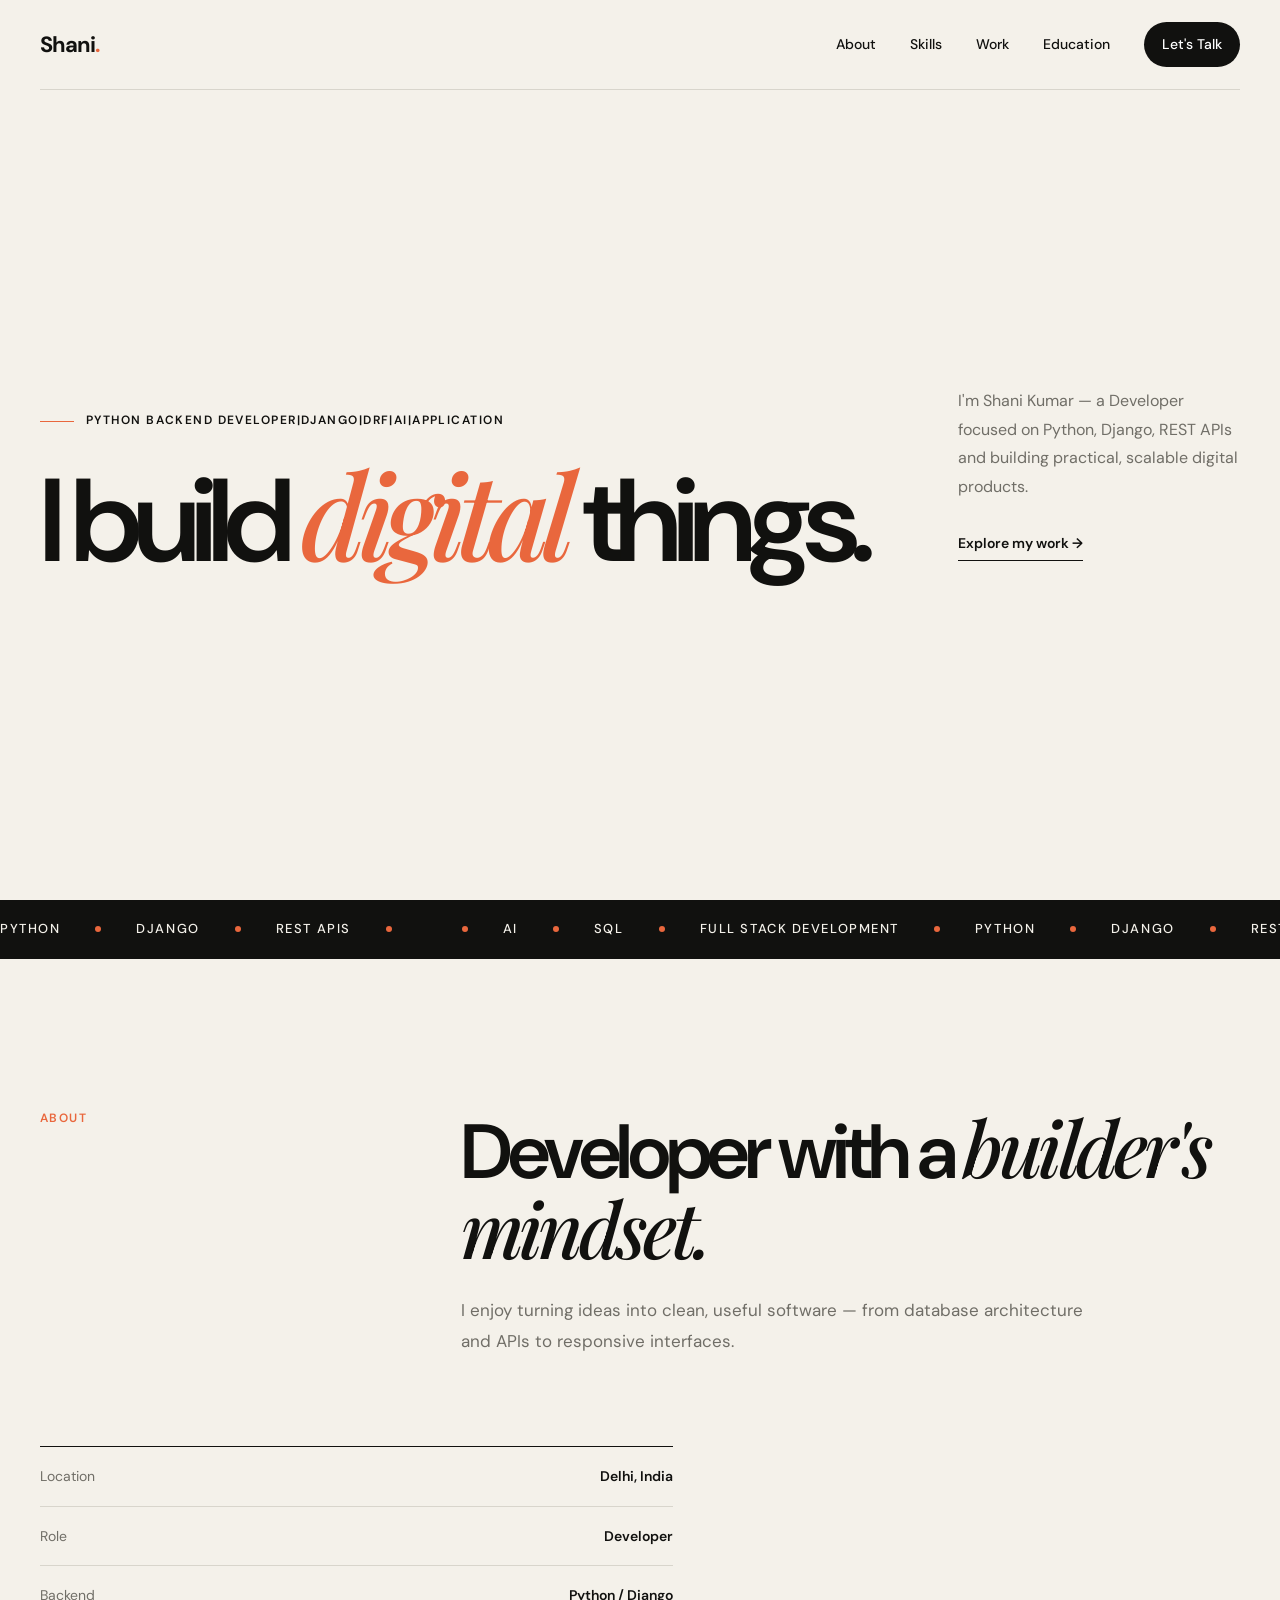
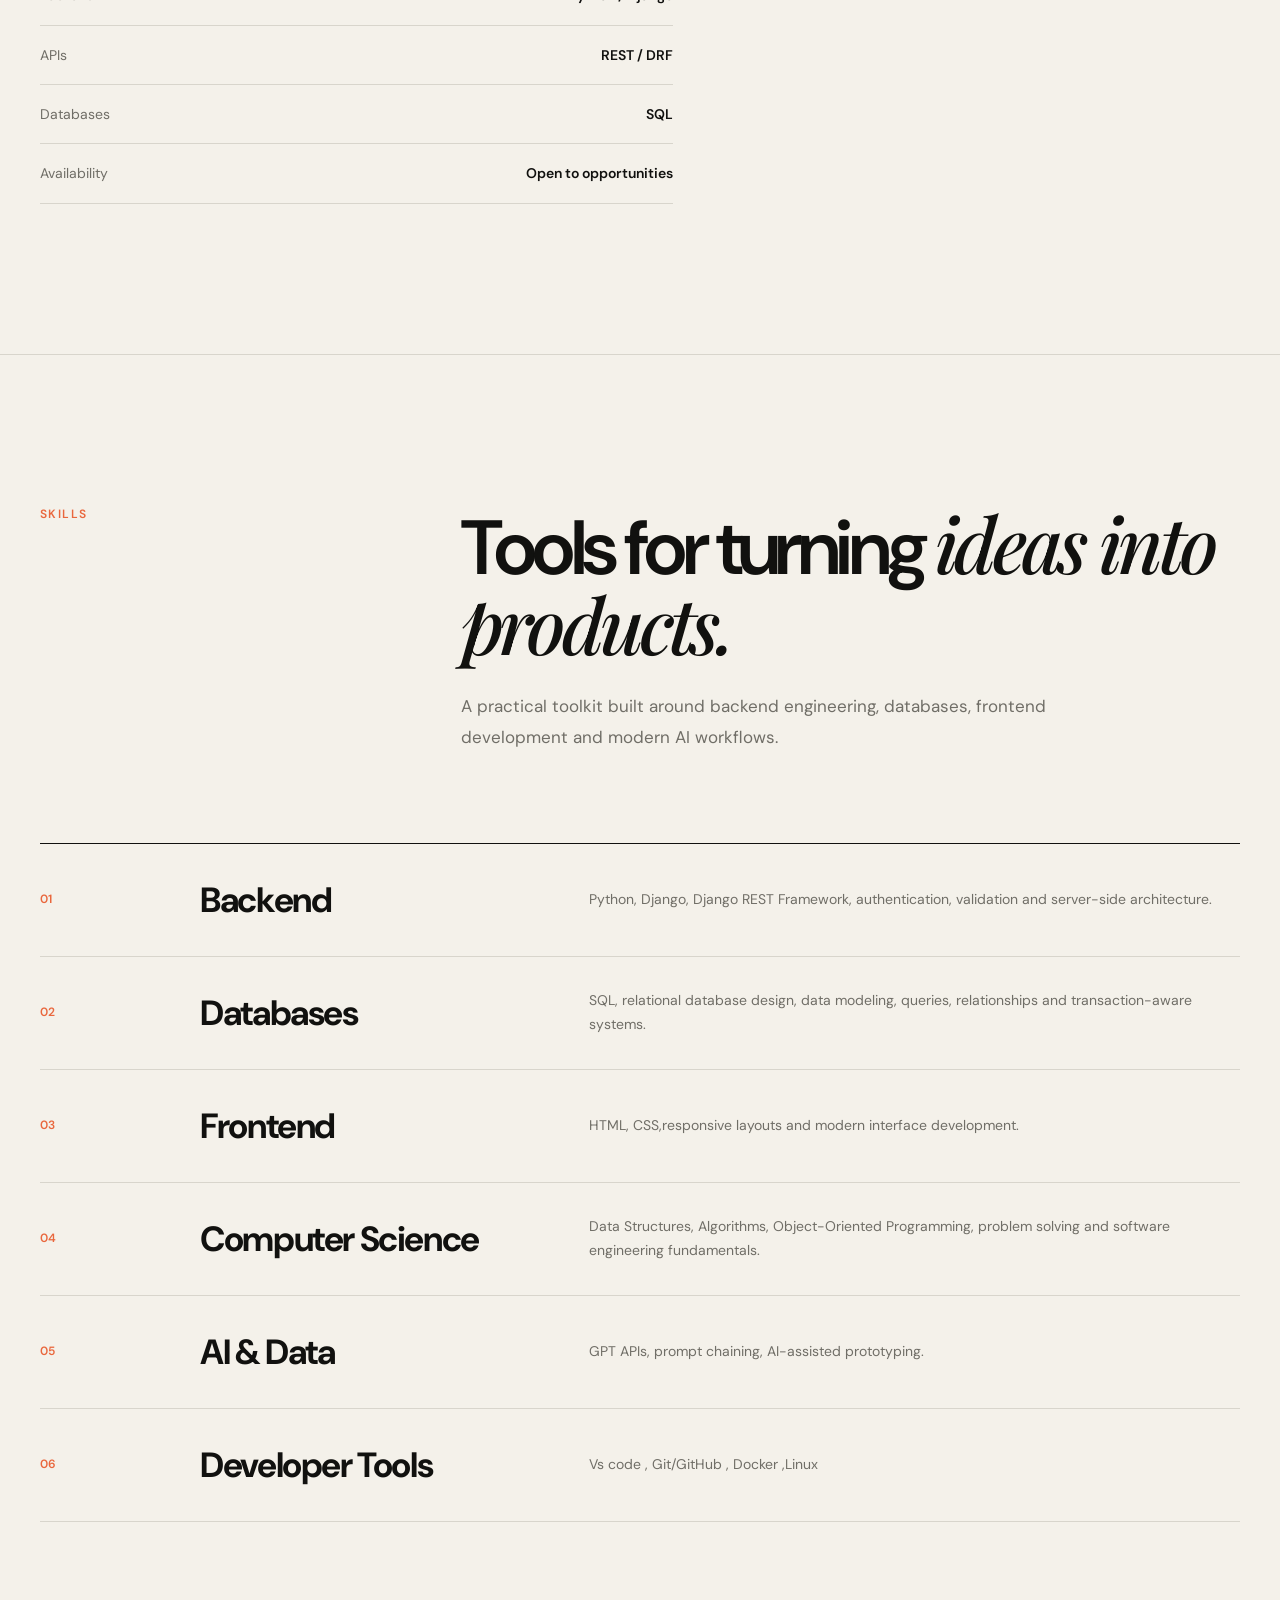
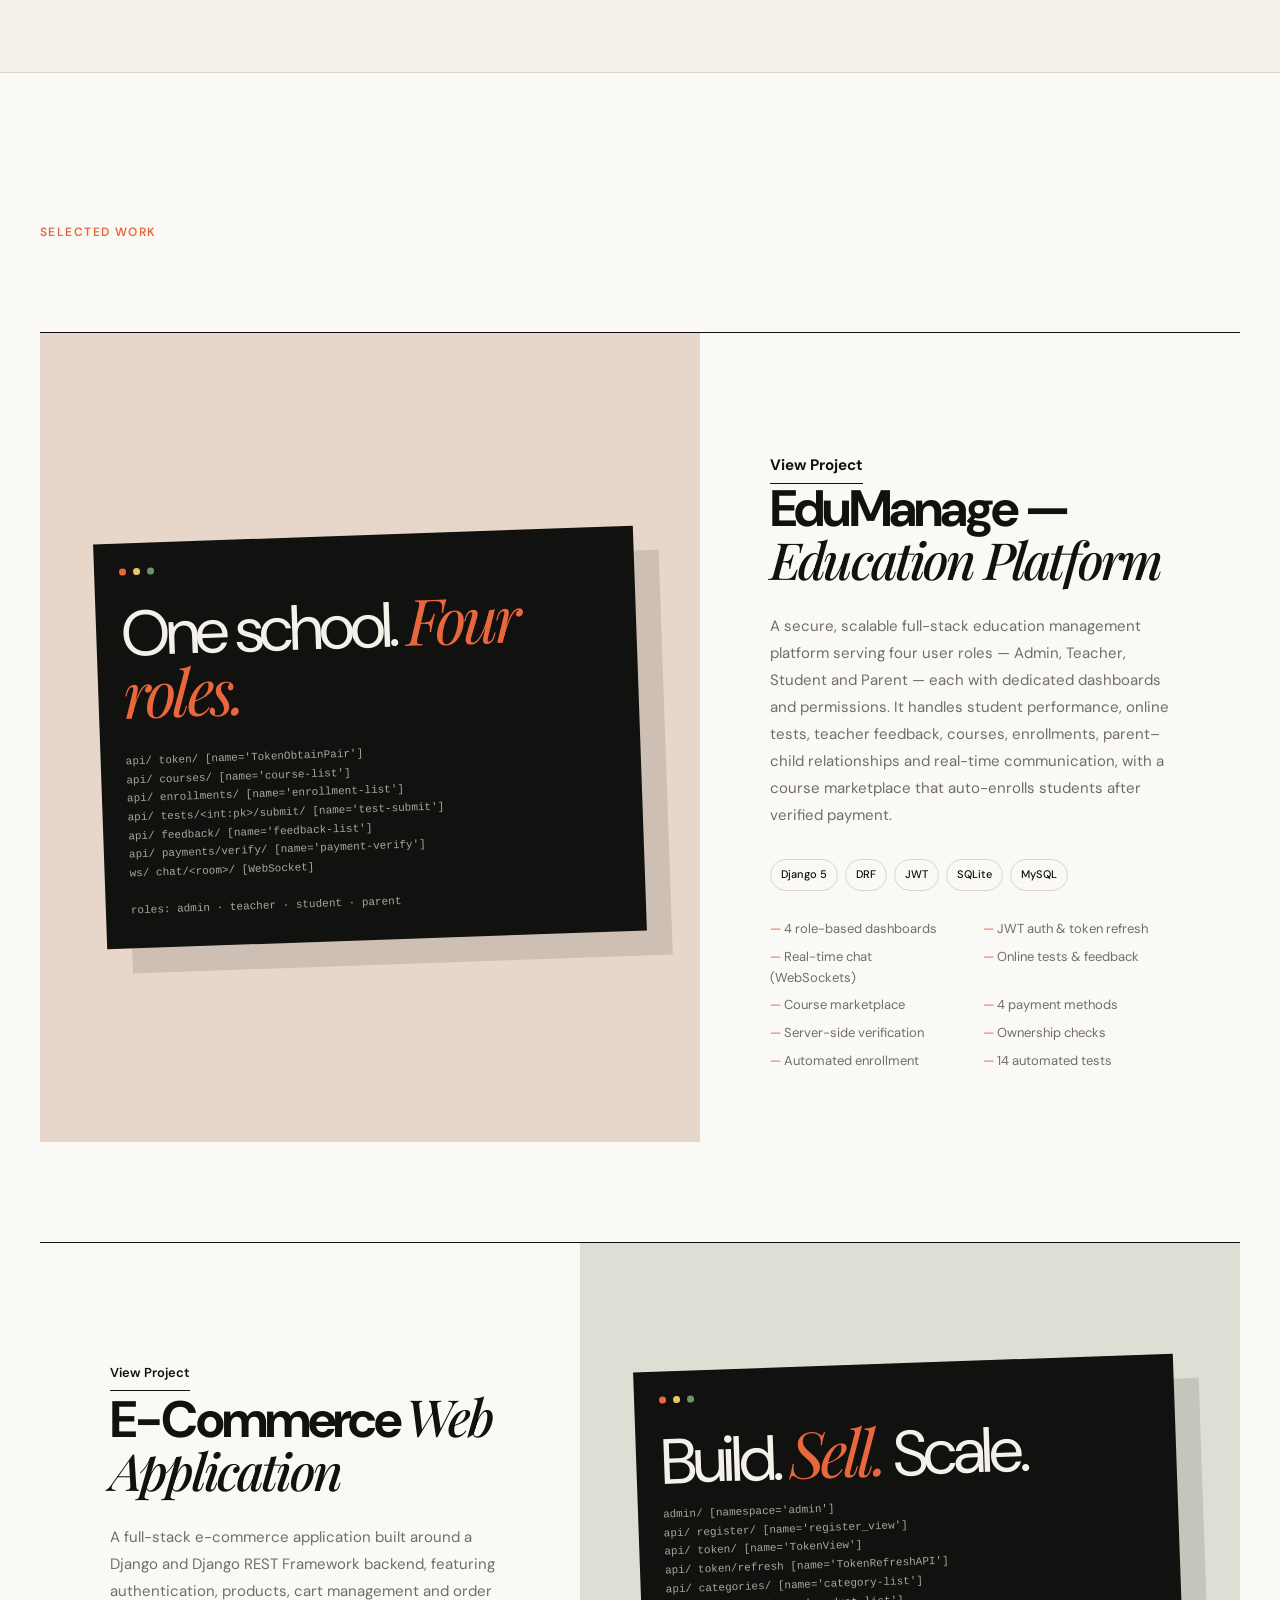
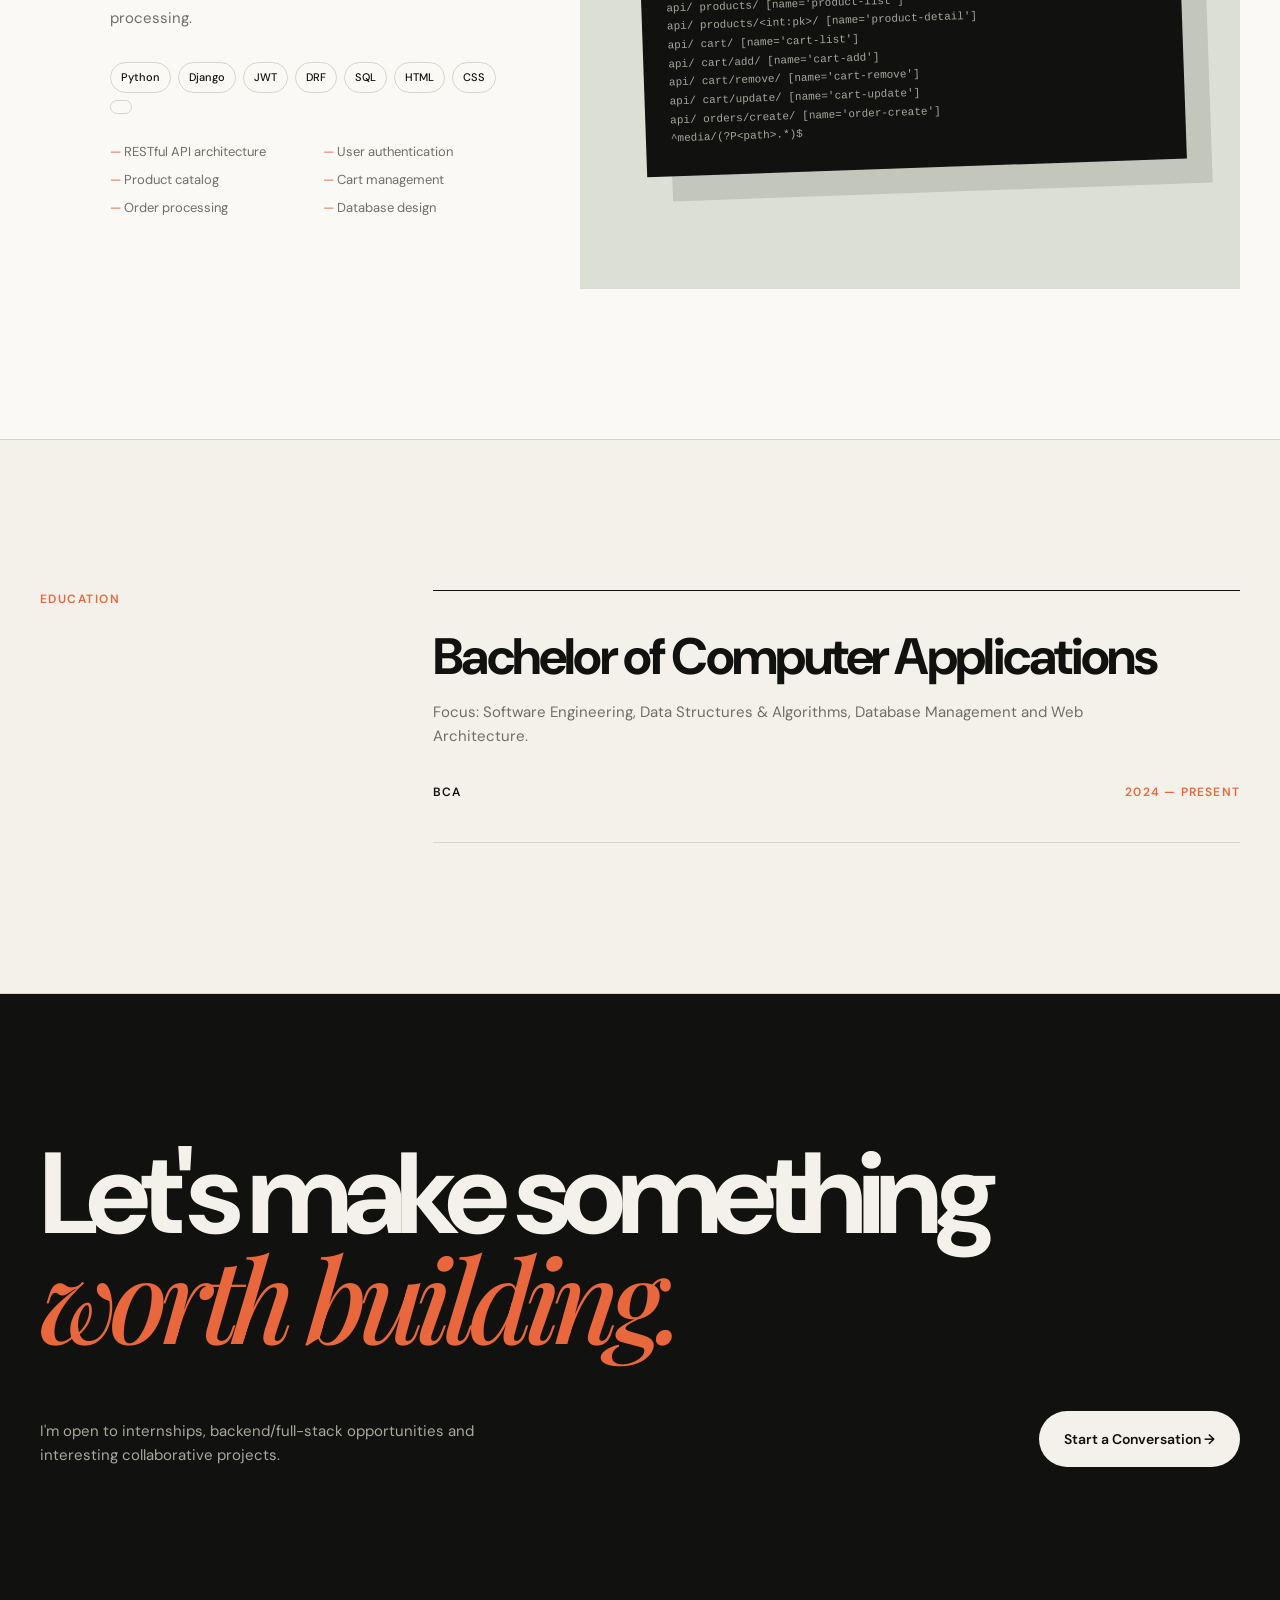
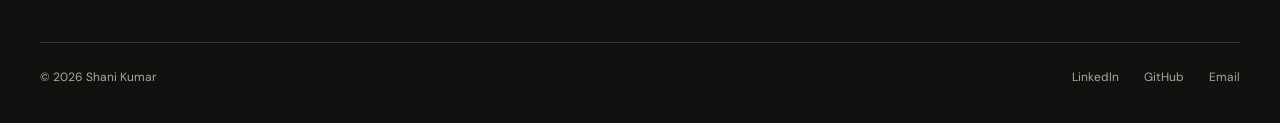
==== commit 7c7cdb44: "Update index.html" ====
--- a/index.html
+++ b/index.html
@@ -1180,9 +1180,6 @@
         <span class="dot"></span>
 
         <span>REST APIs</span>
-        <span class="dot"></span>
-
-        <span>React</span>
         <span class="dot"></span>
 
         <span>AI</span>
@@ -1506,88 +1503,6 @@
             </div>
 
           </article>
-
-
-          <!-- PROJECT 02 -->
-
-          <article class="project">
-
-            <div class="project-visual visual-one">
-
-              <div class="visual-window">
-
-                <div class="visual-content">
-
-                  <div class="visual-big">
-                    Ask your
-                    <em>data.</em>
-                  </div>
-
-                  <div class="visual-code">
-                    $ connect database<br />
-                    $ discover schema<br />
-                    $ ask question<br />
-                    $ generate SQL<br />
-                    $ explain result
-                  </div>
-
-                </div>
-
-              </div>
-
-            </div>
-
-
-            <div class="project-content">
-
-              <div class="project-number">
-              
-              </div>
-               <a href="Ai/ai_chat.html" target="_blank" class="project-link"><h1>View Project</a> 
-              <a href="https://github.com/shani-kr-devel/space.git" target="_blank" class="project-link">Repo link</a>
-
-
-              <h3>
-                Sapce —
-                <em>AI Data Assistant</em>
-              </h3>
-
-              <p class="project-description">
-                A local-first AI data assistant that connects directly
-                to SQLite, PostgreSQL, MySQL and other databases, 
-                understands their schema and converts natural-language questions into sql ,
-                retrives live business data , explian results and supports automated threshold-based alerts.
-              </p>
-
-              <div class="tech-stack">
-
-                <span class="tech">Python</span>
-                <span class="tech">Ollama</span>
-                <span class="tech">Local LLM</span>
-                <span class="tech">SQLAlchemy</span>
-                <span class="tech">CustomTkinter</span>
-                <span class="tech">SQLite</span>
-                <span class="tech">RAG</span>
-
-              </div>
-
-              <ul class="project-features">
-
-                <li>Natural language → SQL</li>
-                <li>Local LLM</li>
-                <li>Schema discovery</li>
-                <li>Database connectivity</li>
-                <li>Read-only SQL safety</li>
-                <li>Result explanations</li>
-                <li>Threshold alerts</li>
-                <li>Background monitoring</li>
-
-              </ul>
-
-            </div>
-
-          </article>
-
 
           <!-- PROJECT 03 -->
 
@@ -1678,77 +1593,6 @@
           </article>
 
 
-          <!-- PROJECT 04 -->
-
-          <article class="project">
-
-            <div class="project-visual visual-three">
-
-              <div class="visual-window">
-
-                <div class="visual-content">
-
-                  <div class="visual-big">
-                    Find
-                    <em>anything.</em>
-                  </div>
-
-                  <div class="visual-code">
-                    crawl → index → rank<br /><br />
-                    pages indexed: ~10,000<br />
-                    retrieval: optimized
-                  </div>
-
-                </div>
-
-              </div>
-
-            </div>
-
-
-            <div class="project-content">
-
-              <div class="project-number">
-              
-              </div>
-
-              <h3>
-                Space —
-                <em>Search Engine</em>
-              </h3>
-
-              <p class="project-description">
-                A search engine project designed to crawl, index and
-                retrieve information from approximately 10,000 pages,
-                focusing on efficient data structures, indexing and
-                search ranking.
-              </p>
-
-              <div class="tech-stack">
-
-                <span class="tech">Python</span>
-                <span class="tech">Django</span>
-                <span class="tech">Flask</span>
-                <span class="tech">Indexing using BM25 </span>
-                <span class="tech">Ranking</span>
-
-              </div>
-
-              <ul class="project-features">
-
-                <li>Web crawling</li>
-                <li>Large-scale indexing</li>
-                <li>Query parsing</li>
-                <li>Search ranking</li>
-                <li>Efficient data structures</li>
-                <li>Fast retrieval</li>
-
-              </ul>
-
-            </div>
-
-          </article>
-
 
         </div>
 
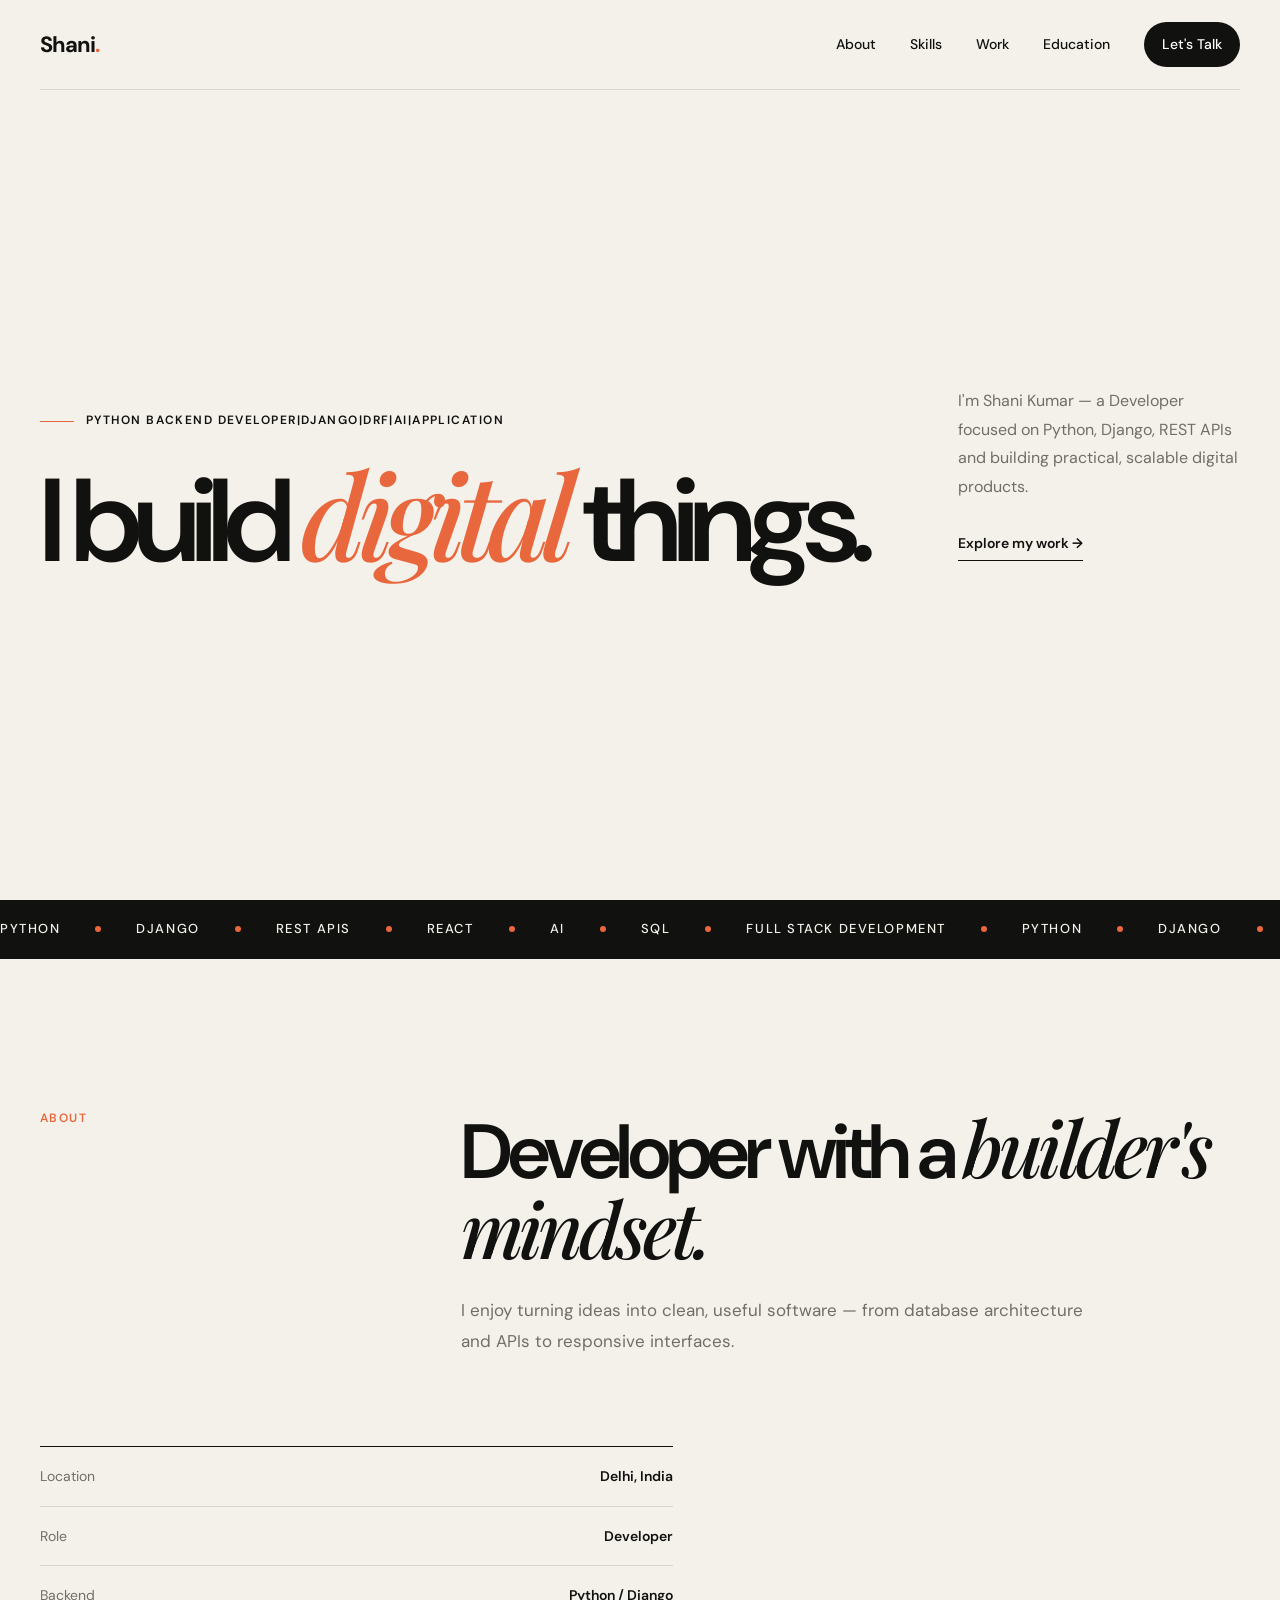
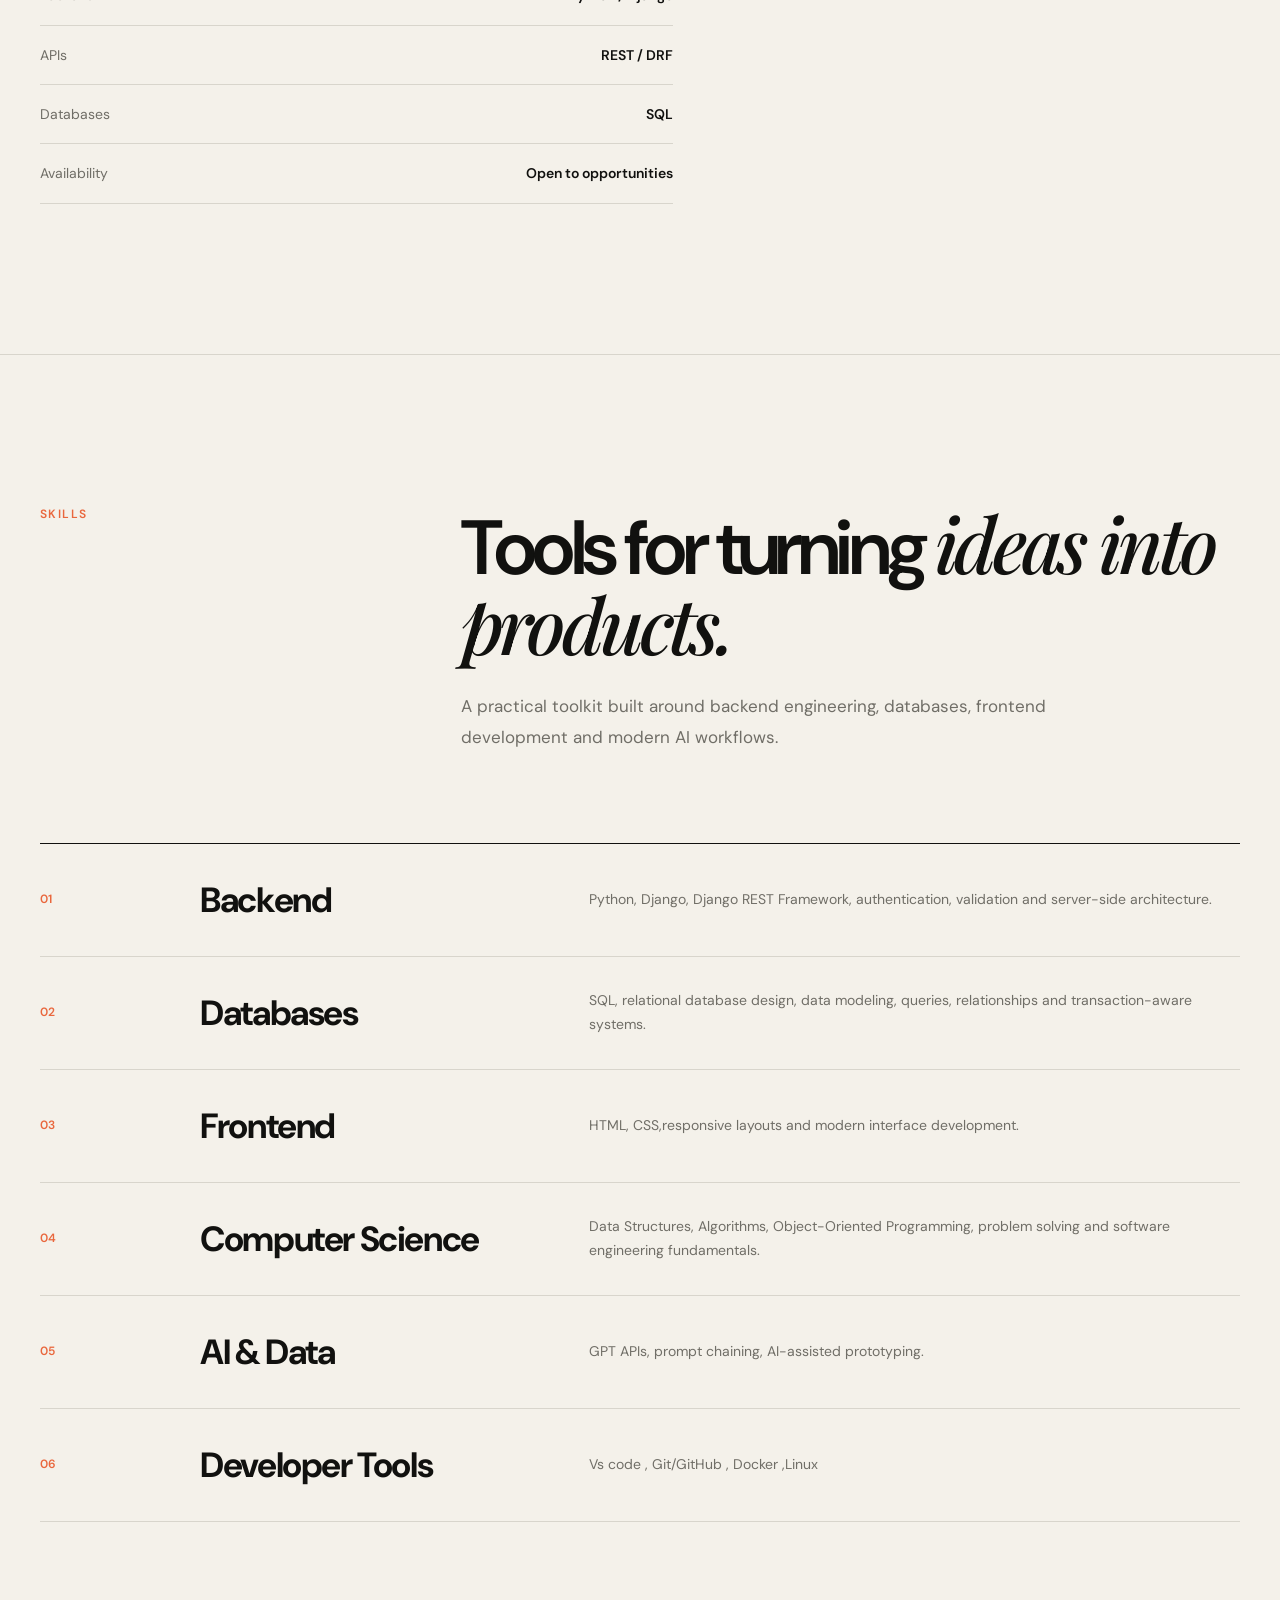
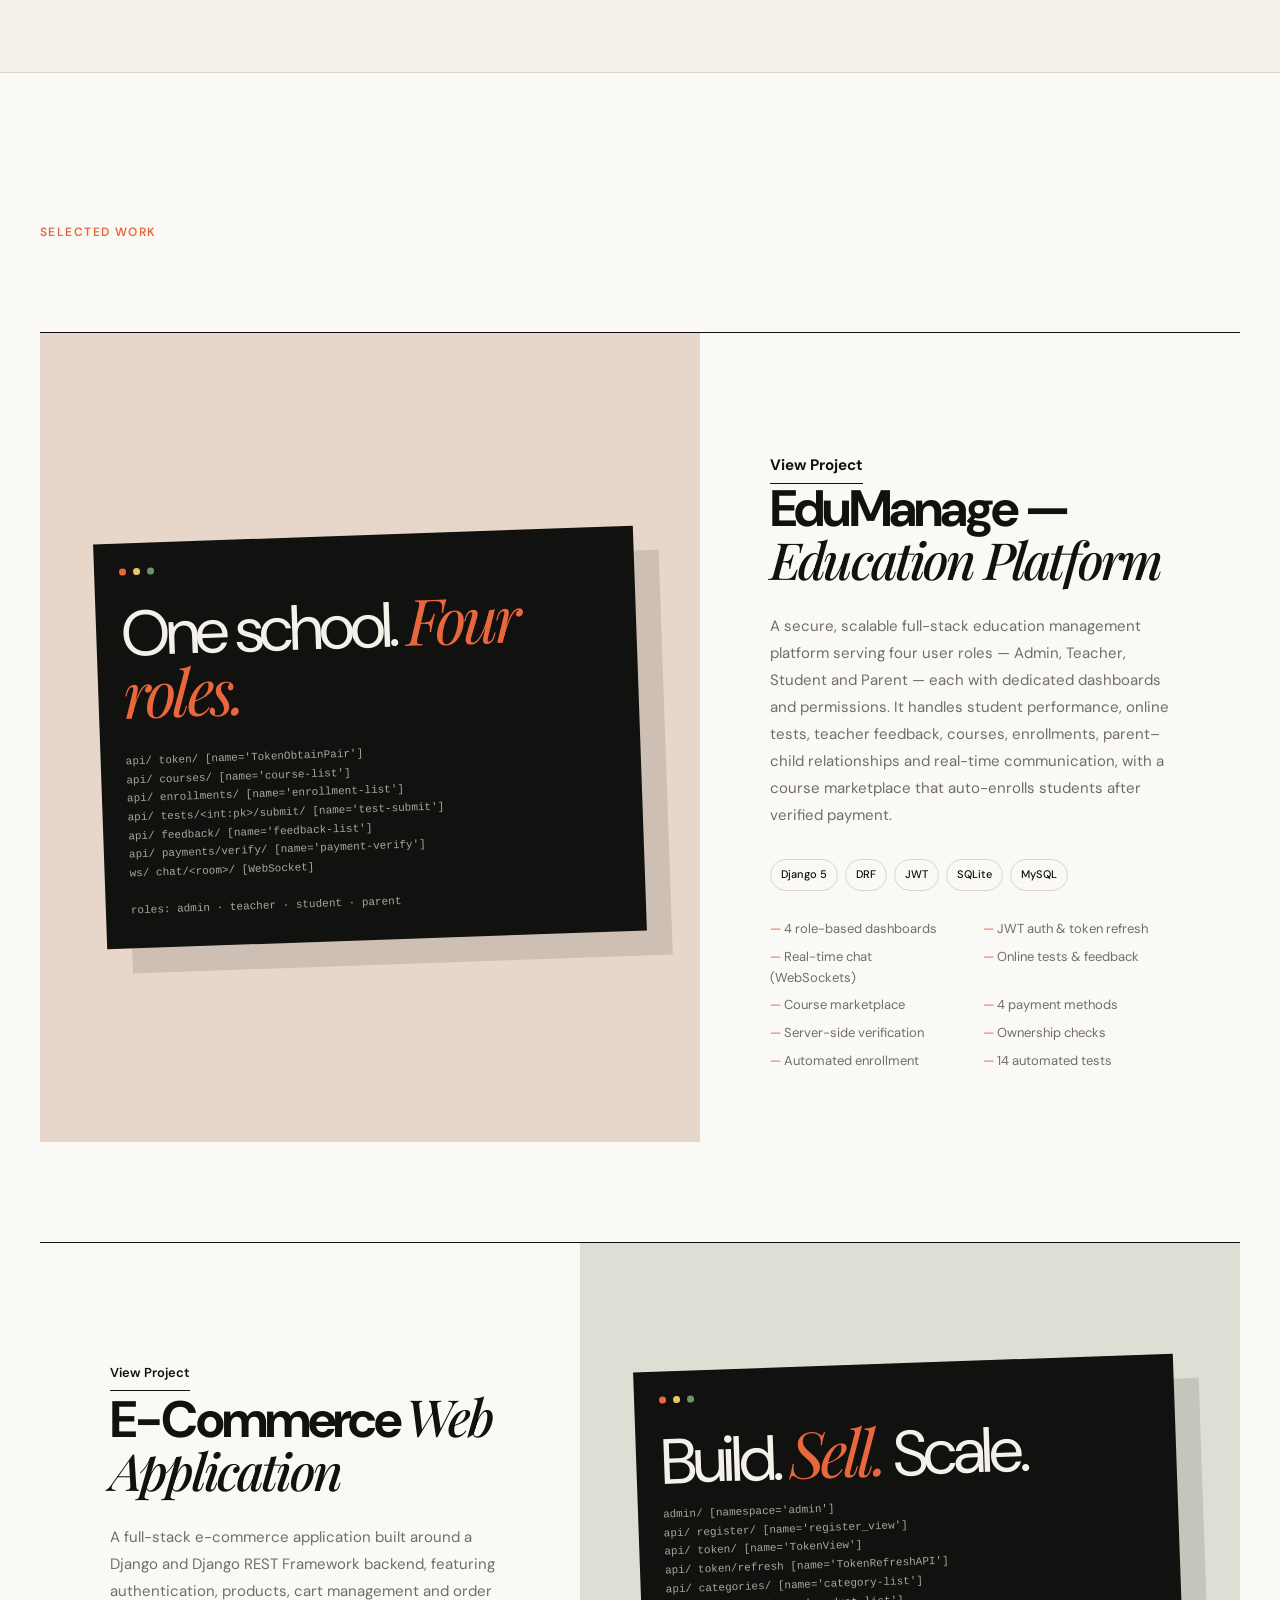
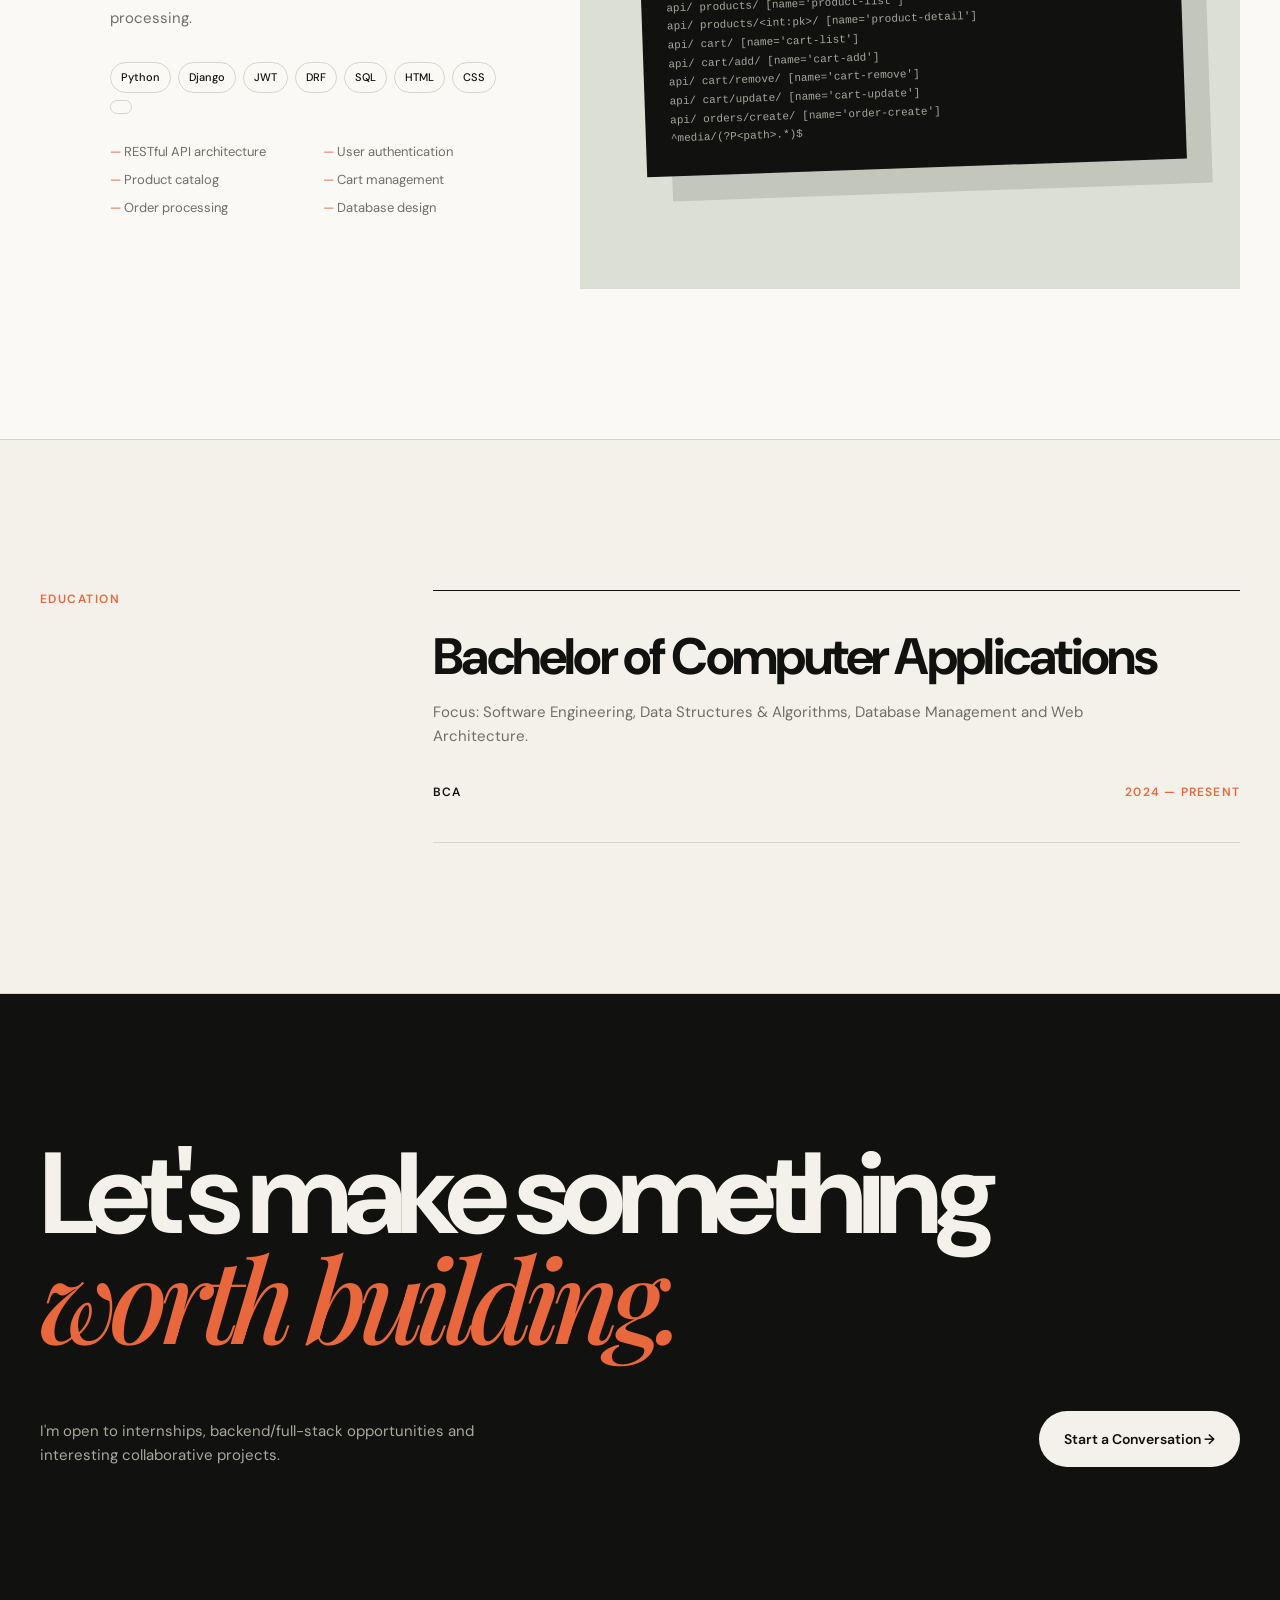
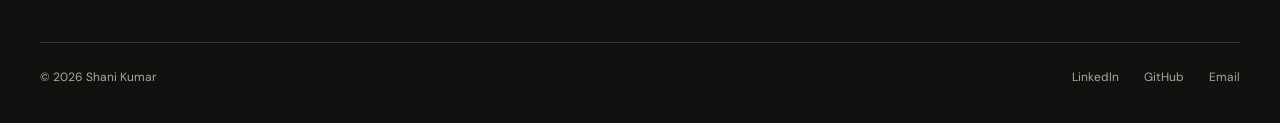
==== commit c92a83cb: "Update index.html" ====
--- a/index.html
+++ b/index.html
@@ -1161,7 +1161,7 @@
         <span>REST APIs</span>
         <span class="dot"></span>
 
-        <span></span>
+        <span>React</span>
         <span class="dot"></span>
 
         <span>AI</span>
